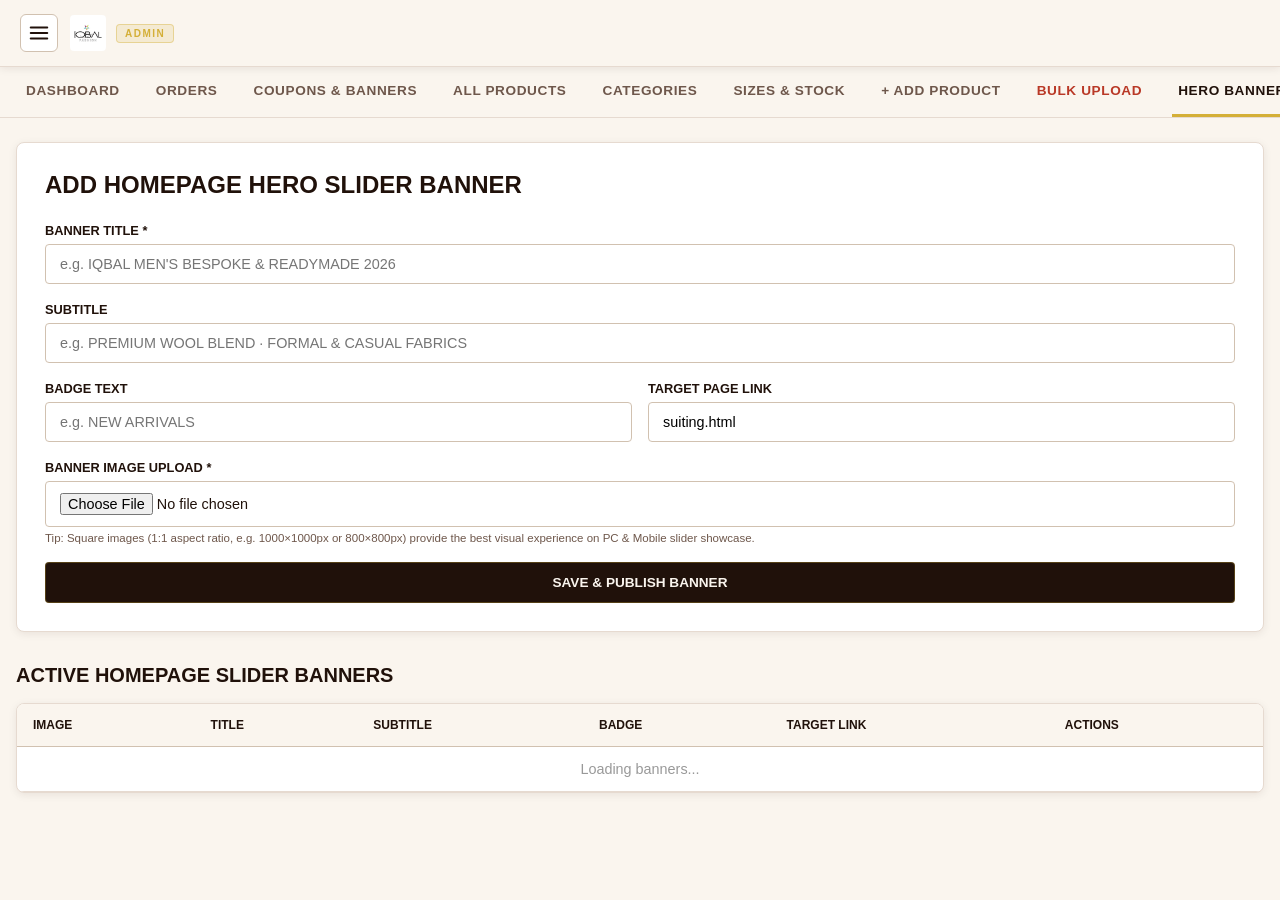
==== add-banner.html @ f51740bb "feat: sync centered Iqbal Fashion logo everywhere, remove legacy classic logo, add migration 06 for " ====
<!DOCTYPE html>
<html lang="en">
<head>
  <meta charset="UTF-8">
  <meta name="viewport" content="width=device-width, initial-scale=1.0">
  <title>Hero Banners & Slider Manager — Iqbal Fashion Admin</title>
  <link rel="manifest" href="manifest.json">
  <link rel="icon" href="images/logo.png?v=3" type="image/jpeg">
  <link rel="stylesheet" href="styles.css">
  <script src="https://cdn.jsdelivr.net/npm/@supabase/supabase-js@2"></script>
  <script src="config.js"></script>
  <script src="admin.js"></script>
</head>
<body>
  <!-- HEADER -->
  <header class="admin-header">
    <div class="header-left">
      <button class="menu-trigger-btn" onclick="openDrawer()"><svg viewBox="0 0 24 24" fill="none" stroke="currentColor" stroke-width="2"><line x1="3" y1="12" x2="21" y2="12"/><line x1="3" y1="6" x2="21" y2="6"/><line x1="3" y1="18" x2="21" y2="18"/></svg></button>
      <div class="brand-logo"><img src="images/logo.png?v=3" alt="Iqbal Fashion" style="height:36px;width:auto;object-fit:contain;"><span class="admin-pill" style="background:rgba(212,175,55,0.15);color:#D4AF37;border:1px solid rgba(212,175,55,0.4);font-size:10px;font-weight:800;letter-spacing:1.5px;padding:3px 8px;border-radius:4px;text-transform:uppercase;">ADMIN</span></div>
    </div>
  </header>

  <!-- DESKTOP NAV TABS -->
  <nav class="admin-nav-tabs">
    <a href="index.html" class="admin-nav-tab">Dashboard</a>
    <a href="orders.html" class="admin-nav-tab">Orders</a>
    <a href="coupons.html" class="admin-nav-tab">Coupons &amp; Banners</a>
    <a href="all-products.html" class="admin-nav-tab">All Products</a>
    <a href="categories.html" class="admin-nav-tab">Categories</a>
    <a href="sizes.html" class="admin-nav-tab">Sizes &amp; Stock</a>
    <a href="add-product.html" class="admin-nav-tab">+ Add Product</a>
    <a href="bulk-upload.html" class="admin-nav-tab bulk-highlight">Bulk Upload</a>
    <a href="add-banner.html" class="admin-nav-tab active">Hero Banners</a>
    <a href="users.html" class="admin-nav-tab">Users</a>
  </nav>

  <main class="admin-container" style="display: grid; grid-template-columns: 1fr; gap: 32px;">
    <!-- CREATE BANNER FORM -->
    <div style="background: #ffffff; padding: 28px; border-radius: var(--radius-md); border: 1px solid var(--border-light); box-shadow: var(--shadow-sm);">
      <h2 style="font-family: var(--font-heading); font-size: 1.5rem; font-weight: 800; margin-bottom: 24px;">ADD HOMEPAGE HERO SLIDER BANNER</h2>
      <form id="addBannerForm">
        <div class="form-group">
          <label>Banner Title *</label>
          <input type="text" id="banTitle" class="form-control" required placeholder="e.g. IQBAL MEN'S BESPOKE & READYMADE 2026">
        </div>
        <div class="form-group">
          <label>Subtitle</label>
          <input type="text" id="banSub" class="form-control" placeholder="e.g. PREMIUM WOOL BLEND · FORMAL & CASUAL FABRICS">
        </div>
        <div style="display: grid; grid-template-columns: 1fr 1fr; gap: 16px;">
          <div class="form-group">
            <label>Badge Text</label>
            <input type="text" id="banBadge" class="form-control" placeholder="e.g. NEW ARRIVALS">
          </div>
          <div class="form-group">
            <label>Target Page Link</label>
            <input type="text" id="banLink" class="form-control" value="suiting.html">
          </div>
        </div>
        <div class="form-group">
          <label>Banner Image Upload *</label>
          <input type="file" id="banImgFile" class="form-control" accept="image/*" required>
          <small style="display: block; margin-top: 5px; color: var(--text-muted); font-size: 11.5px; font-weight: 500;">Tip: Square images (1:1 aspect ratio, e.g. 1000×1000px or 800×800px) provide the best visual experience on PC &amp; Mobile slider showcase.</small>
        </div>
        <button type="submit" id="saveBannerBtn" class="btn-admin" style="width: 100%; padding: 12px;">SAVE & PUBLISH BANNER</button>
      </form>
    </div>

    <!-- EXISTING BANNERS TABLE -->
    <div>
      <h3 style="font-family: var(--font-heading); font-size: 1.25rem; font-weight: 800; margin-bottom: 16px;">ACTIVE HOMEPAGE SLIDER BANNERS</h3>
      <div class="admin-table-wrapper">
        <table class="admin-table">
          <thead>
            <tr>
              <th>Image</th>
              <th>Title</th>
              <th>Subtitle</th>
              <th>Badge</th>
              <th>Target Link</th>
              <th>Actions</th>
            </tr>
          </thead>
          <tbody id="bannersBody">
            <tr><td colspan="6" style="text-align: center; color: #999;">Loading banners...</td></tr>
          </tbody>
        </table>
      </div>
    </div>
  </main>

  <!-- FIXED MOBILE BOTTOM TASKBAR -->
  <nav class="admin-mobile-taskbar">
    <a href="index.html" class="admin-taskbar-tab">
      <svg viewBox="0 0 24 24" width="18" height="18" fill="none" stroke="currentColor" stroke-width="2"><path d="M3 9l9-7 9 7v11a2 2 0 0 1-2 2H5a2 2 0 0 1-2-2z"/><polyline points="9 22 9 12 15 12 15 22"/></svg>
      <span>Dashboard</span>
    </a>
    <a href="orders.html" class="admin-taskbar-tab">
      <svg viewBox="0 0 24 24" width="18" height="18" fill="none" stroke="currentColor" stroke-width="2"><path d="M14 2H6a2 2 0 0 0-2 2v16a2 2 0 0 0 2 2h12a2 2 0 0 0 2-2V8z"/><polyline points="14 2 14 8 20 8"/></svg>
      <span>Orders</span>
    </a>
    <a href="all-products.html" class="admin-taskbar-tab">
      <svg viewBox="0 0 24 24" width="18" height="18" fill="none" stroke="currentColor" stroke-width="2"><rect x="3" y="3" width="7" height="7"/><rect x="14" y="3" width="7" height="7"/><rect x="14" y="14" width="7" height="7"/><rect x="3" y="14" width="7" height="7"/></svg>
      <span>Products</span>
    </a>
    <a href="categories.html" class="admin-taskbar-tab">
      <svg viewBox="0 0 24 24" width="18" height="18" fill="none" stroke="currentColor" stroke-width="2"><line x1="8" y1="6" x2="21" y2="6"/><line x1="8" y1="12" x2="21" y2="12"/><line x1="8" y1="18" x2="21" y2="18"/><line x1="3" y1="6" x2="3.01" y2="6"/><line x1="3" y1="12" x2="3.01" y2="12"/><line x1="3" y1="18" x2="3.01" y2="18"/></svg>
      <span>Categories</span>
    </a>
    <a href="sizes.html" class="admin-taskbar-tab">
      <svg viewBox="0 0 24 24" width="18" height="18" fill="none" stroke="currentColor" stroke-width="2"><rect x="2" y="7" width="20" height="14" rx="2"/><path d="M16 21V5a2 2 0 0 0-2-2h-4a2 2 0 0 0-2 2v16"/></svg>
      <span>Sizes</span>
    </a>
    <button class="admin-taskbar-tab" onclick="openDrawer()">
      <svg viewBox="0 0 24 24" width="18" height="18" fill="none" stroke="currentColor" stroke-width="2"><circle cx="12" cy="12" r="3"/><path d="M19.4 15a1.65 1.65 0 0 0 .33 1.82l.06.06a2 2 0 0 1 0 2.83 2 2 0 0 1-2.83 0l-.06-.06a1.65 1.65 0 0 0-1.82-.33 1.65 1.65 0 0 0-1 1.51V21a2 2 0 0 1-2 2 2 2 0 0 1-2-2v-.09A1.65 1.65 0 0 0 9 19.4a1.65 1.65 0 0 0-1.82.33l-.06.06a2 2 0 0 1-2.83 0 2 2 0 0 1 0-2.83l.06-.06a1.65 1.65 0 0 0 .33-1.82 1.65 1.65 0 0 0-1.51-1H3a2 2 0 0 1-2-2 2 2 0 0 1 2-2h.09A1.65 1.65 0 0 0 4.6 9a1.65 1.65 0 0 0-.33-1.82l-.06-.06a2 2 0 0 1 0-2.83 2 2 0 0 1 2.83 0l.06.06a1.65 1.65 0 0 0 1.82.33H9a1.65 1.65 0 0 0 1-1.51V3a2 2 0 0 1 2-2 2 2 0 0 1 2 2v.09a1.65 1.65 0 0 0 1 1.51 1.65 1.65 0 0 0 1.82-.33l.06-.06a2 2 0 0 1 2.83 0 2 2 0 0 1 0 2.83l-.06.06a1.65 1.65 0 0 0-.33 1.82V9a1.65 1.65 0 0 0 1.51 1H21a2 2 0 0 1 2 2 2 2 0 0 1-2 2h-.09a1.65 1.65 0 0 0-1.51 1z"/></svg>
      <span>Menu</span>
    </button>
  </nav>

  <!-- SECTION-WISE ADMIN NAVIGATION DRAWER -->
  <div class="drawer-overlay" id="adminDrawer" onclick="closeDrawer(event)">
    <div class="drawer-left" onclick="event.stopPropagation()">
      <div class="drawer-header">
        <div style="display: flex; align-items: center; gap: 8px;">
          <img src="images/logo.png?v=3" alt="Logo" style="height: 28px; width: auto; border-radius: 4px;" />
          <span class="drawer-title">ADMIN MENU</span>
        </div>
        <button class="drawer-close-btn" onclick="closeDrawer()">×</button>
      </div>
      
      <div class="drawer-scroll-body">
        
        <!-- SECTION 1: OVERVIEW & SALES -->
        <div class="drawer-menu-section">
          <div class="drawer-section-heading">OVERVIEW &amp; SALES</div>
          <a href="index.html" class="drawer-nav-item">
            <svg viewBox="0 0 24 24" class="drawer-icon"><rect x="3" y="3" width="7" height="7"/><rect x="14" y="3" width="7" height="7"/><rect x="14" y="14" width="7" height="7"/><rect x="3" y="14" width="7" height="7"/></svg>
            <span>Analytics Dashboard</span>
          </a>
          <a href="orders.html" class="drawer-nav-item">
            <svg viewBox="0 0 24 24" class="drawer-icon"><path d="M14 2H6a2 2 0 0 0-2 2v16a2 2 0 0 0 2 2h12a2 2 0 0 0 2-2V8z"/><polyline points="14 2 14 8 20 8"/><line x1="16" y1="13" x2="8" y2="13"/><line x1="16" y1="17" x2="8" y2="17"/></svg>
            <span>Customer Orders &amp; Slip</span>
          </a>
        </div>

        <!-- SECTION 2: MARKETING & PROMOTIONS -->
        <div class="drawer-menu-section">
          <div class="drawer-section-heading">MARKETING &amp; PROMOTIONS</div>
          <a href="coupons.html" class="drawer-nav-item highlight-item">
            <svg viewBox="0 0 24 24" class="drawer-icon"><path d="M20.59 13.41l-7.17 7.17a2 2 0 0 1-2.83 0L2 12V2h10l8.59 8.59a2 2 0 0 1 0 2.82z"/><line x1="7" y1="7" x2="7.01" y2="7"/></svg>
            <span>Discount Coupons</span>
          </a>
          <a href="coupons.html" class="drawer-nav-item">
            <svg viewBox="0 0 24 24" class="drawer-icon"><polygon points="12 2 15.09 8.26 22 9.27 17 14.14 18.18 21.02 12 17.77 5.82 21.02 7 14.14 2 9.27 8.91 8.26 12 2"/></svg>
            <span>Homepage Event Banners</span>
          </a>
          <a href="add-banner.html" class="drawer-nav-item active">
            <svg viewBox="0 0 24 24" class="drawer-icon"><rect x="2" y="3" width="20" height="14" rx="2" ry="2"/><line x1="8" y1="21" x2="16" y2="21"/><line x1="12" y1="17" x2="12" y2="21"/></svg>
            <span>Hero Slider Banners</span>
          </a>
        </div>

        <!-- SECTION 3: CATALOG & INVENTORY -->
        <div class="drawer-menu-section">
          <div class="drawer-section-heading">CATALOG &amp; INVENTORY</div>
          <a href="all-products.html" class="drawer-nav-item">
            <svg viewBox="0 0 24 24" class="drawer-icon"><path d="M6 2L3 6v14a2 2 0 0 0 2 2h14a2 2 0 0 0 2-2V6l-3-4z"/><line x1="3" y1="6" x2="21" y2="6"/><path d="M16 10a4 4 0 0 1-8 0"/></svg>
            <span>All Products Catalog</span>
          </a>
          <a href="add-product.html" class="drawer-nav-item">
            <svg viewBox="0 0 24 24" class="drawer-icon"><circle cx="12" cy="12" r="10"/><line x1="12" y1="8" x2="12" y2="16"/><line x1="8" y1="12" x2="16" y2="12"/></svg>
            <span>+ Add New Product</span>
          </a>
          <a href="bulk-upload.html" class="drawer-nav-item">
            <svg viewBox="0 0 24 24" class="drawer-icon"><polygon points="13 2 3 14 12 14 11 22 21 10 12 10 13 2"/></svg>
            <span>Bulk Product Upload</span>
          </a>
          <a href="categories.html" class="drawer-nav-item">
            <svg viewBox="0 0 24 24" class="drawer-icon"><line x1="8" y1="6" x2="21" y2="6"/><line x1="8" y1="12" x2="21" y2="12"/><line x1="8" y1="18" x2="21" y2="18"/><line x1="3" y1="6" x2="3.01" y2="6"/><line x1="3" y1="12" x2="3.01" y2="12"/><line x1="3" y1="18" x2="3.01" y2="18"/></svg>
            <span>Manage Categories</span>
          </a>
          <a href="sizes.html" class="drawer-nav-item">
            <svg viewBox="0 0 24 24" class="drawer-icon"><rect x="2" y="7" width="20" height="14" rx="2"/><path d="M16 21V5a2 2 0 0 0-2-2h-4a2 2 0 0 0-2 2v16"/></svg>
            <span>Sizes &amp; Stock Matrix</span>
          </a>
        </div>

        <!-- SECTION 4: USERS & NOTIFICATIONS -->
        <div class="drawer-menu-section">
          <div class="drawer-section-heading">USERS &amp; SYSTEM</div>
          <a href="users.html" class="drawer-nav-item">
            <svg viewBox="0 0 24 24" class="drawer-icon"><path d="M17 21v-2a4 4 0 0 0-4-4H5a4 4 0 0 0-4 4v2"/><circle cx="9" cy="7" r="4"/><path d="M23 21v-2a4 4 0 0 0-3-3.87"/><path d="M16 3.13a4 4 0 0 1 0 7.75"/></svg>
            <span>Registered Customers</span>
          </a>
          <button class="drawer-nav-item btn-push-drawer" onclick="requestAdminNotificationPermission()">
            <svg viewBox="0 0 24 24" class="drawer-icon"><path d="M18 8A6 6 0 0 0 6 8c0 7-3 9-3 9h18s-3-2-3-9"/><path d="M13.73 21a2 2 0 0 1-3.46 0"/></svg>
            <span>Enable Push Notifications</span>
          </button>
        </div>

      </div>
    </div>
  </div>

  <!-- EDIT BANNER MODAL -->
  <div class="admin-modal-overlay" id="editBannerModal" onclick="closeEditBannerModal(event)">
    <div class="admin-modal-card" style="max-width: 600px;" onclick="event.stopPropagation()">
      <div class="admin-modal-header">
        <h3 class="admin-modal-title">EDIT HERO SLIDER BANNER</h3>
        <button type="button" class="modal-close-btn" onclick="closeEditBannerModal()">×</button>
      </div>

      <form id="editBannerForm">
        <input type="hidden" id="editBanId">

        <div class="form-group">
          <label>Banner Title *</label>
          <input type="text" id="editBanTitle" class="form-control" required placeholder="e.g. IQBAL MEN'S BESPOKE & READYMADE 2026">
        </div>

        <div class="form-group">
          <label>Subtitle</label>
          <input type="text" id="editBanSub" class="form-control" placeholder="e.g. PREMIUM WOOL BLEND · FORMAL & CASUAL FABRICS">
        </div>

        <div style="display: grid; grid-template-columns: 1fr 1fr; gap: 16px;">
          <div class="form-group">
            <label>Badge Text</label>
            <input type="text" id="editBanBadge" class="form-control" placeholder="e.g. NEW ARRIVALS">
          </div>
          <div class="form-group">
            <label>Target Page Link</label>
            <input type="text" id="editBanLink" class="form-control" placeholder="e.g. suiting.html">
          </div>
        </div>

        <div class="form-group">
          <label>Current Banner Image</label>
          <div id="editBanImgPreviewBox" style="margin-bottom: 10px; border: 1px solid var(--border-medium); border-radius: 4px; overflow: hidden; background: #FAF5EE;">
            <img id="editBanImgPreview" src="" alt="Banner Preview" style="width: 100%; height: 160px; object-fit: cover; display: block;">
          </div>
          <label>Replace Image (Choose file to upload new image)</label>
          <input type="file" id="editBanImgFile" class="form-control" accept="image/*" onchange="handleEditBannerPreview(this)">
          <small style="display: block; margin-top: 5px; color: var(--text-muted); font-size: 11.5px; font-weight: 500;">Tip: Square images (1:1 aspect ratio, e.g. 1000×1000px or 800×800px) recommended.</small>
          <input type="text" id="editBanImgUrl" class="form-control" style="margin-top: 8px;" placeholder="Or paste image URL directly">
        </div>

        <div style="display: grid; grid-template-columns: 1fr 1fr; gap: 16px; margin-bottom: 20px;">
          <div class="form-group" style="margin-bottom: 0;">
            <label>Display Priority / Order</label>
            <input type="number" id="editBanOrder" class="form-control" value="0">
          </div>
          <div class="form-group" style="margin-bottom: 0; display: flex; flex-direction: column; justify-content: center;">
            <label style="margin-bottom: 6px;">Visibility</label>
            <label style="display: flex; align-items: center; gap: 8px; cursor: pointer; font-weight: 700;">
              <input type="checkbox" id="editBanActive" checked style="width: 18px; height: 18px;">
              <span>Active on Website</span>
            </label>
          </div>
        </div>

        <div style="display: flex; gap: 12px;">
          <button type="button" class="btn-admin" style="flex: 1; background: #666;" onclick="closeEditBannerModal()">CANCEL</button>
          <button type="submit" id="updateBannerBtn" class="btn-admin btn-admin-success" style="flex: 2; padding: 12px;">SAVE CHANGES</button>
        </div>
      </form>
    </div>
  </div>

  <script>
    let currentBanners = [];

    async function loadBanners() {
      const tbody = document.getElementById('bannersBody');
      const client = window.urSbClient || window.adminSupabase || (window.supabase ? window.supabase.createClient(window.UR_CONFIG.SUPABASE_URL, window.UR_CONFIG.SUPABASE_ANON_KEY) : null);
      if (!client) return;

      try {
        const { data: banners, error } = await client
          .from('banners')
          .select('*')
          .order('display_order', { ascending: true });

        if (error) {
          tbody.innerHTML = `<tr><td colspan="6" style="text-align: center; color: var(--accent-red); padding: 30px;">Error loading banners: ${error.message}</td></tr>`;
          return;
        }

        currentBanners = banners || [];

        if (currentBanners.length === 0) {
          tbody.innerHTML = '<tr><td colspan="6" style="text-align: center; color: #999; padding: 30px;">No hero banners found. Use the form above to add your first banner.</td></tr>';
          return;
        }

        tbody.innerHTML = currentBanners.map(b => `
          <tr>
            <td><img src="${b.image_url || 'images/logo.png?v=3'}" style="width: 90px; height: 50px; object-fit: cover; border-radius: 4px; border: 1px solid #ddd;"></td>
            <td><strong>${b.title}</strong></td>
            <td><small>${b.subtitle || '-'}</small></td>
            <td><span class="status-badge badge-placed">${b.badge_text || 'BANNER'}</span></td>
            <td><small>${b.link_url || '#'}</small></td>
            <td style="white-space: nowrap;">
              <button onclick="openEditBannerModal('${b.id}')" class="btn-admin" style="background: var(--dark-brown); color: #FAF5EE; padding: 6px 14px; border-radius: 4px; font-weight: 700; cursor: pointer; font-size: 0.75rem; margin-right: 6px;">EDIT</button>
              <button onclick="deleteBanner('${b.id}')" class="btn-admin btn-admin-danger" style="padding: 6px 12px; border-radius: 4px; font-weight: 700; cursor: pointer; font-size: 0.75rem;">DELETE</button>
            </td>
          </tr>
        `).join('');
      } catch(e) { console.error(e); }
    }

    function openEditBannerModal(id) {
      const b = currentBanners.find(item => item.id === id);
      if (!b) return;
      document.getElementById('editBanId').value = b.id;
      document.getElementById('editBanTitle').value = b.title || '';
      document.getElementById('editBanSub').value = b.subtitle || '';
      document.getElementById('editBanBadge').value = b.badge_text || '';
      document.getElementById('editBanLink').value = b.link_url || '';
      document.getElementById('editBanOrder').value = b.display_order || 0;
      document.getElementById('editBanActive').checked = b.is_active !== false;
      document.getElementById('editBanImgPreview').src = b.image_url || 'images/logo.png?v=3';
      document.getElementById('editBanImgUrl').value = b.image_url || '';
      document.getElementById('editBanImgFile').value = '';
      
      const modal = document.getElementById('editBannerModal');
      modal.classList.add('active');
      modal.style.display = 'flex';
    }

    function closeEditBannerModal(e) {
      if (e && e.target !== e.currentTarget && !e.target.classList.contains('modal-close-btn')) return;
      const modal = document.getElementById('editBannerModal');
      modal.classList.remove('active');
      modal.style.display = 'none';
    }

    function handleEditBannerPreview(input) {
      if (input.files && input.files[0]) {
        const reader = new FileReader();
        reader.onload = function(e) {
          const preview = document.getElementById('editBanImgPreview');
          if (preview) preview.src = e.target.result;
        };
        reader.readAsDataURL(input.files[0]);
      }
    }

    document.getElementById('editBannerForm').addEventListener('submit', async function(e) {
      e.preventDefault();
      const updateBtn = document.getElementById('updateBannerBtn');
      updateBtn.disabled = true;
      updateBtn.textContent = 'SAVING CHANGES...';

      try {
        const id = document.getElementById('editBanId').value;
        const title = document.getElementById('editBanTitle').value.trim();
        const subtitle = document.getElementById('editBanSub').value.trim();
        const badge_text = document.getElementById('editBanBadge').value.trim();
        const link_url = document.getElementById('editBanLink').value.trim() || '#';
        const display_order = parseInt(document.getElementById('editBanOrder').value) || 0;
        const is_active = document.getElementById('editBanActive').checked;
        
        // Retain current image URL as fallback
        const originalBanner = currentBanners.find(b => b.id === id);
        let imageUrl = document.getElementById('editBanImgUrl').value.trim() || (originalBanner ? originalBanner.image_url : '') || 'images/logo.png?v=3';

        const imgInput = document.getElementById('editBanImgFile');
        if (imgInput.files && imgInput.files.length > 0) {
          updateBtn.textContent = 'UPLOADING NEW IMAGE...';
          const uploadedUrl = await window.uploadFileToStorage(imgInput.files[0], 'banner-images', 'banners');
          if (uploadedUrl) {
            imageUrl = uploadedUrl;
          } else {
            throw new Error('Image upload failed. Please verify storage permissions or upload a different image file.');
          }
        }

        updateBtn.textContent = 'SAVING TO DATABASE...';
        const client = window.urSbClient || window.adminSupabase || (window.supabase ? window.supabase.createClient(window.UR_CONFIG.SUPABASE_URL, window.UR_CONFIG.SUPABASE_ANON_KEY) : null);
        if (!client) throw new Error('Database client not connected.');

        const { error } = await client.from('banners').update({
          title,
          subtitle,
          badge_text,
          link_url,
          image_url: imageUrl,
          display_order,
          is_active
        }).eq('id', id);

        if (error) {
          window.adminToast('Error updating banner: ' + error.message, true);
        } else {
          window.adminToast('Hero banner updated successfully!');
          closeEditBannerModal();
          await loadBanners();
        }
      } catch(err) {
        console.error(err);
        window.adminToast('Error: ' + err.message, true);
      } finally {
        updateBtn.disabled = false;
        updateBtn.textContent = 'SAVE CHANGES';
      }
    });

    document.getElementById('addBannerForm').addEventListener('submit', async function(e) {
      e.preventDefault();
      const saveBtn = document.getElementById('saveBannerBtn');

      try {
        const title = document.getElementById('banTitle').value.trim();
        const subtitle = document.getElementById('banSub').value.trim();
        const badge_text = document.getElementById('banBadge').value.trim();
        const link_url = document.getElementById('banLink').value.trim() || 'shop.html';

        const imgInput = document.getElementById('banImgFile');
        if (!imgInput.files || imgInput.files.length === 0) {
          window.adminToast('Please select a banner image file to upload.', true);
          return;
        }

        saveBtn.disabled = true;
        saveBtn.textContent = 'UPLOADING IMAGE...';

        const uploadedUrl = await window.uploadFileToStorage(imgInput.files[0], 'banner-images', 'banners');
        if (!uploadedUrl) {
          throw new Error('Image upload failed. Please check storage bucket & permissions.');
        }

        saveBtn.textContent = 'SAVING BANNER...';

        // Use safe sequential order (prevents 32-bit INT overflow from Date.now())
        const nextOrder = (currentBanners && currentBanners.length > 0)
          ? Math.max(0, ...currentBanners.map(b => parseInt(b.display_order) || 0)) + 1
          : 1;

        const client = window.urSbClient || window.adminSupabase || (window.supabase ? window.supabase.createClient(window.UR_CONFIG.SUPABASE_URL, window.UR_CONFIG.SUPABASE_ANON_KEY) : null);
        if (!client) throw new Error('Database client not connected.');

        const { error } = await client.from('banners').insert([{
          title,
          subtitle,
          badge_text,
          link_url,
          image_url: uploadedUrl,
          display_order: nextOrder,
          is_active: true
        }]);

        if (error) {
          window.adminToast('Error adding banner: ' + error.message, true);
        } else {
          window.adminToast('Hero banner published successfully!');
          document.getElementById('addBannerForm').reset();
          await loadBanners();
        }
      } catch(err) {
        console.error(err);
        window.adminToast('Error: ' + err.message, true);
      } finally {
        saveBtn.disabled = false;
        saveBtn.textContent = 'SAVE & PUBLISH BANNER';
      }
    });

    async function deleteBanner(id) {
      if (!confirm('Are you sure you want to delete this banner?')) return;
      const client = window.urSbClient || window.adminSupabase || (window.supabase ? window.supabase.createClient(window.UR_CONFIG.SUPABASE_URL, window.UR_CONFIG.SUPABASE_ANON_KEY) : null);
      if (!client) {
        window.adminToast('Database client not connected.', true);
        return;
      }
      try {
        const { error } = await client.from('banners').delete().eq('id', id);
        if (error) {
          window.adminToast('Error deleting banner: ' + error.message, true);
        } else {
          window.adminToast('Banner deleted successfully.');
          await loadBanners();
        }
      } catch(err) {
        window.adminToast('Error: ' + err.message, true);
      }
    }

    document.addEventListener('DOMContentLoaded', function() {
      loadBanners();
      document.addEventListener('adminSupabaseReady', loadBanners);
    });
  </script>
</body>
</html>
---- styles.css ----
/* IQBAL FASHION ADMIN DASHBOARD SYSTEM STYLES */

:root {
  --bg-dark: #1D0F09;
  --bg-card: #25140D;
  --bg-light: #FAF5EE;
  --text-primary: #20110A;
  --text-muted: #6E574B;
  --border-light: #E6DAD0;
  --border-medium: #D1C1B0;
  --border-dark: #4A2E20;
  --accent-red: #B93826;
  --accent-green: #2b9348;
  --accent-blue: #0077b6;
  --accent-gold: #D4AF37;
  --dark-brown: #20110A;
  --font-heading: -apple-system, BlinkMacSystemFont, "Segoe UI", Roboto, Helvetica, Arial, sans-serif;
  --shadow-sm: 0 2px 8px rgba(32, 17, 10, 0.08);
  --shadow-md: 0 4px 18px rgba(32, 17, 10, 0.12);
  --radius-sm: 4px;
  --radius-md: 8px;
}

* {
  box-sizing: border-box;
  margin: 0;
  padding: 0;
  -webkit-tap-highlight-color: transparent;
}

body {
  font-family: var(--font-heading);
  background-color: var(--bg-light);
  color: var(--text-primary);
  padding-bottom: 70px;
}

a {
  color: inherit;
  text-decoration: none;
}

/* HEADER */
.admin-header {
  background: #FAF5EE;
  color: var(--dark-brown);
  padding: 14px 20px;
  position: sticky;
  top: 0;
  z-index: 1000;
  box-shadow: var(--shadow-sm);
  border-bottom: 1.5px solid var(--border-light);
}
.header-left {
  display: flex;
  align-items: center;
  gap: 12px;
}
.brand-logo {
  display: flex;
  align-items: center;
  gap: 10px;
}
.brand-logo img {
  height: 32px;
  width: auto;
  border-radius: var(--radius-sm);
}
.brand-name {
  font-size: 1.1rem;
  font-weight: 900;
  letter-spacing: 1px;
  color: var(--dark-brown);
}

.menu-trigger-btn {
  background: #FFFFFF;
  border: 1px solid var(--border-medium);
  border-radius: 6px;
  color: var(--dark-brown);
  cursor: pointer;
  display: flex !important;
  align-items: center;
  justify-content: center;
  width: 38px;
  height: 38px;
  min-width: 38px;
  min-height: 38px;
  padding: 6px;
  transition: all 0.2s ease;
}
.menu-trigger-btn:hover {
  background: var(--bg-light);
  border-color: var(--dark-brown);
}
.menu-trigger-btn svg {
  width: 22px;
  height: 22px;
  stroke: var(--dark-brown);
  stroke-width: 2.2;
  stroke-linecap: round;
  stroke-linejoin: round;
  fill: none;
}

/* SECTION-WISE ADMIN DRAWER */
.drawer-overlay {
  position: fixed;
  inset: 0;
  background: rgba(0, 0, 0, 0.65);
  backdrop-filter: blur(4px);
  z-index: 99999;
  opacity: 0;
  visibility: hidden;
  transition: all 0.25s cubic-bezier(0.16, 1, 0.3, 1);
}
.drawer-overlay.active, .drawer-overlay.open {
  opacity: 1;
  visibility: visible;
}
.drawer-left {
  position: absolute;
  top: 0;
  left: 0;
  bottom: 0;
  width: 320px;
  max-width: 85vw;
  background: #FAF5EE;
  color: #20110A;
  display: flex;
  flex-direction: column;
  box-shadow: 6px 0 36px rgba(18, 9, 5, 0.2);
  transform: translateX(-100%);
  transition: transform 0.25s cubic-bezier(0.16, 1, 0.3, 1);
}
.drawer-overlay.active .drawer-left, .drawer-overlay.open .drawer-left {
  transform: translateX(0);
}
.drawer-header {
  display: flex;
  align-items: center;
  justify-content: space-between;
  padding: 16px 18px;
  border-bottom: 1.5px solid var(--border-light);
  background: #FAF5EE;
}
.drawer-title {
  font-size: 0.95rem;
  font-weight: 800;
  letter-spacing: 1.5px;
  color: var(--dark-brown);
}
.drawer-close-btn {
  background: #FFFFFF;
  border: 1px solid var(--border-medium);
  color: var(--dark-brown);
  font-size: 1rem;
  font-weight: 800;
  cursor: pointer;
  padding: 4px 10px;
  border-radius: 6px;
  transition: all 0.15s ease;
}
.drawer-close-btn:hover {
  color: #FFFFFF;
  background: var(--dark-brown);
  border-color: var(--dark-brown);
}
.drawer-scroll-body {
  flex: 1;
  overflow-y: auto;
  padding: 16px 14px;
  display: flex;
  flex-direction: column;
  gap: 18px;
  background: #FAF5EE;
}
.drawer-menu-section {
  display: flex;
  flex-direction: column;
  gap: 6px;
}
.drawer-section-heading {
  font-size: 0.74rem;
  font-weight: 900;
  letter-spacing: 1.3px;
  text-transform: uppercase;
  color: var(--dark-brown) !important;
  padding: 0 8px 6px;
  border-bottom: 1.5px solid var(--border-light);
  margin-bottom: 4px;
}
.drawer-nav-item {
  display: flex;
  align-items: center;
  gap: 12px;
  padding: 10px 12px;
  border-radius: 6px;
  color: var(--dark-brown) !important;
  font-size: 0.88rem;
  font-weight: 800;
  text-decoration: none;
  background: #FFFFFF;
  border: 1px solid var(--border-light);
  width: 100%;
  text-align: left;
  cursor: pointer;
  transition: all 0.15s ease;
}
.drawer-nav-item:hover {
  background: #20110A;
  color: var(--accent-gold) !important;
  border-color: #20110A;
  transform: translateX(3px);
}
.drawer-nav-item:hover .drawer-icon {
  stroke: var(--accent-gold) !important;
  color: var(--accent-gold) !important;
}
.drawer-nav-item.active {
  background: #20110A !important;
  color: var(--accent-gold) !important;
  border-color: var(--accent-gold) !important;
}
.drawer-nav-item.active .drawer-icon {
  stroke: var(--accent-gold) !important;
  color: var(--accent-gold) !important;
}
.drawer-nav-item.highlight-item {
  background: #F5EFEB;
  color: var(--dark-brown) !important;
  border-color: rgba(212, 175, 55, 0.4);
}
.drawer-nav-item.highlight-item .drawer-icon {
  stroke: var(--dark-brown) !important;
  color: var(--dark-brown) !important;
}
.drawer-nav-item.highlight-item:hover {
  background: var(--dark-brown);
  color: var(--accent-gold) !important;
  border-color: var(--dark-brown);
}
.drawer-nav-item.highlight-item:hover .drawer-icon {
  stroke: var(--accent-gold) !important;
  color: var(--accent-gold) !important;
}
.drawer-icon {
  width: 20px;
  height: 20px;
  stroke: var(--dark-brown) !important;
  color: var(--dark-brown) !important;
  stroke-width: 2.3;
  fill: none;
  flex-shrink: 0;
  transition: stroke 0.15s ease;
}
.btn-push-drawer {
  background: var(--dark-brown);
  color: var(--accent-gold) !important;
  border-color: rgba(212, 175, 55, 0.4);
  margin-top: 6px;
}
.btn-push-drawer .drawer-icon {
  stroke: var(--accent-gold) !important;
  color: var(--accent-gold) !important;
}
.btn-push-drawer:hover {
  background: #0284c7;
  border-color: #0284c7;
  color: #ffffff !important;
}

/* DESKTOP NAV TABS */
.admin-nav-tabs {
  background: #FAF5EE;
  border-bottom: 1.5px solid var(--border-light);
  display: none;
  padding: 0 20px;
  gap: 24px;
  overflow-x: auto;
}
@media (min-width: 768px) {
  .admin-nav-tabs {
    display: flex;
  }
}

.admin-nav-tab {
  padding: 16px 6px;
  font-weight: 800;
  font-size: 0.85rem;
  letter-spacing: 0.6px;
  text-transform: uppercase;
  color: var(--text-muted);
  border-bottom: 3px solid transparent;
  white-space: nowrap;
  transition: all 0.2s ease;
}
.admin-nav-tab:hover {
  color: var(--dark-brown);
}
.admin-nav-tab.active {
  color: var(--dark-brown);
  border-bottom-color: var(--accent-gold);
}
.admin-nav-tab.bulk-highlight {
  color: var(--accent-red);
}
.admin-nav-tab.bulk-highlight.active {
  border-bottom-color: var(--accent-red);
}

/* ADMIN FIXED MOBILE BOTTOM TASKBAR */
.admin-mobile-taskbar {
  position: fixed;
  bottom: 0;
  left: 0;
  right: 0;
  height: 60px;
  background: #FAF5EE;
  color: var(--text-primary);
  display: flex;
  justify-content: space-around;
  align-items: center;
  z-index: 9999;
  box-shadow: 0 -4px 18px rgba(32, 17, 10, 0.08);
  border-top: 1.5px solid var(--border-light);
}
@media (min-width: 768px) {
  .admin-mobile-taskbar {
    display: none;
  }
}

.admin-taskbar-tab {
  display: flex;
  flex-direction: column;
  align-items: center;
  gap: 3px;
  color: var(--text-muted);
  font-size: 0.65rem;
  font-weight: 700;
  background: none;
  border: none;
  cursor: pointer;
  width: 16.6%;
  text-align: center;
  transition: color 0.15s ease;
}
.admin-taskbar-tab:hover,
.admin-taskbar-tab.active {
  color: var(--dark-brown);
}
.admin-taskbar-tab svg {
  stroke: currentColor;
}

/* MAIN CONTAINER & CARDS */
.admin-container {
  max-width: 1280px;
  margin: 0 auto;
  padding: 24px 16px;
}

.stat-grid {
  display: grid;
  grid-template-columns: repeat(2, 1fr);
  gap: 12px;
  margin-bottom: 24px;
}
@media (min-width: 768px) {
  .stat-grid {
    grid-template-columns: repeat(4, 1fr);
    gap: 20px;
  }
}

.stat-card {
  background: #ffffff;
  padding: 20px;
  border-radius: var(--radius-md);
  border: 1px solid var(--border-light);
  box-shadow: var(--shadow-sm);
}
.stat-label {
  font-size: 0.75rem;
  font-weight: 800;
  color: var(--text-muted);
  text-transform: uppercase;
  margin-bottom: 6px;
}
.stat-val {
  font-size: 1.5rem;
  font-weight: 900;
}

/* VISUAL ANALYTICS GRAPH CARD */
.analytics-card {
  background: #ffffff;
  border: 1px solid var(--border-light);
  border-radius: var(--radius-md);
  padding: 24px;
  margin-bottom: 24px;
  box-shadow: var(--shadow-sm);
}
.chart-container {
  height: 160px;
  display: flex;
  align-items: flex-end;
  justify-content: space-between;
  gap: 8px;
  padding-top: 20px;
}
.chart-bar-col {
  flex: 1;
  display: flex;
  flex-direction: column;
  align-items: center;
  height: 100%;
  justify-content: flex-end;
}
.chart-bar {
  width: 100%;
  max-width: 32px;
  background: var(--dark-brown);
  border-radius: 4px 4px 0 0;
  transition: height 0.6s ease;
  position: relative;
}
.chart-bar:hover {
  background: var(--accent-gold);
}
.chart-bar-label {
  font-size: 0.7rem;
  font-weight: 700;
  color: var(--text-muted);
  margin-top: 8px;
}

/* TABLES */
.admin-table-wrapper {
  background: #ffffff;
  border-radius: var(--radius-md);
  border: 1px solid var(--border-light);
  overflow-x: auto;
  box-shadow: var(--shadow-sm);
}
.admin-table {
  width: 100%;
  border-collapse: collapse;
  text-align: left;
  font-size: 0.9rem;
}
.admin-table th {
  background: #FAF5EE;
  padding: 14px 16px;
  font-size: 0.75rem;
  font-weight: 800;
  text-transform: uppercase;
  border-bottom: 1.5px solid var(--border-medium);
  color: var(--dark-brown);
}
.admin-table td {
  padding: 14px 16px;
  border-bottom: 1px solid var(--border-light);
  vertical-align: middle;
}

.status-badge {
  display: inline-block;
  padding: 4px 10px;
  border-radius: var(--radius-sm);
  font-size: 0.75rem;
  font-weight: 800;
  text-transform: uppercase;
}
.badge-placed { background: #e3f2fd; color: #0d47a1; }
.badge-delivered { background: #e8f5e9; color: #1b5e20; }
.badge-cancelled { background: #ffebee; color: #b71c1c; }

.btn-admin {
  background: var(--dark-brown);
  color: #FAF5EE;
  font-weight: 800;
  font-size: 0.85rem;
  padding: 10px 18px;
  border-radius: var(--radius-sm);
  border: 1px solid rgba(212, 175, 55, 0.3);
  cursor: pointer;
  display: inline-flex;
  align-items: center;
  justify-content: center;
  gap: 8px;
  transition: all 0.2s ease;
}
.btn-admin:hover {
  background: #351E13;
  border-color: var(--accent-gold);
  color: var(--accent-gold);
}
.btn-admin-danger {
  background: var(--accent-red);
  color: #fff;
}
.btn-admin-danger:hover {
  background: #b70020;
}
.btn-admin-success {
  background: var(--accent-green);
  color: #fff;
}
.btn-admin-success:hover {
  background: #207237;
}

.form-group {
  margin-bottom: 18px;
}
.form-group label {
  display: block;
  font-size: 0.8rem;
  font-weight: 800;
  text-transform: uppercase;
  margin-bottom: 6px;
  color: var(--dark-brown);
}
.form-control {
  width: 100%;
  padding: 11px 14px;
  border: 1px solid var(--border-medium);
  border-radius: var(--radius-sm);
  font-family: inherit;
  font-size: 0.9rem;
  background: #fff;
  transition: border-color 0.2s ease;
}
.form-control:focus {
  outline: none;
  border-color: var(--dark-brown);
}

/* DROP ZONE FOR IMAGE UPLOADS */
.drop-zone {
  border: 2px dashed var(--border-medium);
  border-radius: var(--radius-md);
  padding: 24px 16px;
  text-align: center;
  background: #FAF5EE;
  cursor: pointer;
  transition: all 0.2s ease;
  position: relative;
}
.drop-zone:hover, .drop-zone.dragover {
  border-color: var(--dark-brown);
  background: #F3EBDD;
}
.drop-zone-icon {
  width: 40px;
  height: 40px;
  margin-bottom: 8px;
  color: #555;
}

/* MULTI-IMAGE / GALLERY PREVIEW STRIP */
.gallery-preview-container {
  display: grid;
  grid-template-columns: repeat(auto-fill, minmax(110px, 1fr));
  gap: 12px;
  margin-top: 14px;
}
.gallery-thumb-card {
  position: relative;
  border: 1px solid var(--border-light);
  border-radius: var(--radius-sm);
  background: #fff;
  padding: 6px;
  display: flex;
  flex-direction: column;
  align-items: center;
  box-shadow: var(--shadow-sm);
}
.gallery-thumb-card img {
  width: 100%;
  height: 100px;
  object-fit: cover;
  border-radius: 4px;
}
.gallery-order-badge {
  position: absolute;
  top: 10px;
  left: 10px;
  background: rgba(0,0,0,0.75);
  color: #fff;
  font-size: 0.65rem;
  font-weight: 800;
  padding: 2px 6px;
  border-radius: 3px;
}
.gallery-remove-btn {
  position: absolute;
  top: 8px;
  right: 8px;
  background: var(--accent-red);
  color: #fff;
  border: none;
  width: 22px;
  height: 22px;
  border-radius: 50%;
  cursor: pointer;
  display: flex;
  align-items: center;
  justify-content: center;
  font-size: 0.75rem;
  font-weight: 900;
  box-shadow: 0 2px 6px rgba(0,0,0,0.3);
}

/* MAIN IMAGE PREVIEW */
.main-img-preview-box {
  position: relative;
  display: inline-block;
  margin-top: 10px;
  border: 1px solid var(--border-light);
  border-radius: var(--radius-sm);
  padding: 6px;
  background: #fff;
}
.main-img-preview-box img {
  width: 140px;
  height: 160px;
  object-fit: cover;
  border-radius: 4px;
  display: block;
}

/* PROGRESS BAR */
.progress-bar-wrap {
  width: 100%;
  background: #e0e0e0;
  border-radius: 20px;
  height: 12px;
  overflow: hidden;
  margin: 12px 0;
}
.progress-bar-fill {
  background: linear-gradient(90deg, var(--dark-brown), var(--accent-gold));
  height: 100%;
  width: 0%;
  transition: width 0.3s ease;
}

/* DRAWER */
.drawer-overlay {
  position: fixed;
  inset: 0;
  background: rgba(0,0,0,0.6);
  backdrop-filter: blur(4px);
  z-index: 10000;
  opacity: 0;
  visibility: hidden;
  transition: all 0.3s ease;
}
.drawer-overlay.active {
  opacity: 1;
  visibility: visible;
}
.drawer-left {
  position: fixed;
  top: 0;
  bottom: 0;
  left: 0;
  width: 80%;
  max-width: 300px;
  background: #ffffff;
  z-index: 10001;
  padding: 20px;
  transform: translateX(-100%);
  transition: transform 0.3s ease;
  overflow-y: auto;
}
.drawer-overlay.active .drawer-left {
  transform: translateX(0);
}
.drawer-header {
  display: flex;
  justify-content: space-between;
  align-items: center;
  margin-bottom: 24px;
  border-bottom: 1px solid var(--border-light);
  padding-bottom: 12px;
}
.drawer-title {
  font-weight: 900;
  font-size: 1.1rem;
}

/* ==========================================================================
   INTERACTIVE SIZE MANAGEMENT & STOCK BOX SELECTOR
   ========================================================================== */
.size-mode-tabs {
  display: flex;
  gap: 8px;
  margin-bottom: 14px;
  background: #f1f3f5;
  padding: 4px;
  border-radius: var(--radius-sm);
  width: fit-content;
}
.size-mode-btn {
  padding: 6px 14px;
  font-size: 0.75rem;
  font-weight: 800;
  text-transform: uppercase;
  border: none;
  background: none;
  color: var(--text-muted);
  cursor: pointer;
  border-radius: 3px;
  transition: all 0.2s ease;
}
.size-mode-btn.active {
  background: #ffffff;
  color: var(--text-primary);
  box-shadow: 0 1px 4px rgba(0,0,0,0.1);
}

.size-box-grid {
  display: flex;
  flex-wrap: wrap;
  gap: 10px;
  margin-bottom: 14px;
}

.size-chip-box {
  position: relative;
  min-width: 52px;
  height: 44px;
  padding: 0 12px;
  display: inline-flex;
  align-items: center;
  justify-content: center;
  border: 2px solid var(--border-medium);
  border-radius: var(--radius-sm);
  background: #ffffff;
  font-size: 0.88rem;
  font-weight: 800;
  cursor: pointer;
  user-select: none;
  transition: all 0.2s cubic-bezier(0.4, 0, 0.2, 1);
  overflow: hidden;
}

/* In-Stock State */
.size-chip-box.in-stock {
  border-color: #111111;
  background: #111111;
  color: #ffffff;
}
.size-chip-box.in-stock:hover {
  transform: translateY(-2px);
  box-shadow: 0 4px 10px rgba(0,0,0,0.15);
}

/* Out-of-Stock / Disabled State (Red Diagonal Cross) */
.size-chip-box.out-of-stock {
  border-color: #fca5a5;
  background: #fff5f5;
  color: #991b1b;
  opacity: 0.85;
}
.size-chip-box.out-of-stock::before {
  content: '';
  position: absolute;
  top: 50%;
  left: -15%;
  width: 130%;
  height: 2.5px;
  background: #dc2626;
  transform: rotate(-35deg);
  pointer-events: none;
  box-shadow: 0 0 2px rgba(220, 38, 38, 0.4);
}
.size-chip-box.out-of-stock:hover {
  background: #fee2e2;
  border-color: #ef4444;
}

/* Unselected State */
.size-chip-box.unselected {
  border-color: #e5e7eb;
  background: #f9fafb;
  color: #9ca3af;
  border-style: dashed;
}
.size-chip-box.unselected:hover {
  border-color: #111;
  color: #111;
  border-style: solid;
}

/* Custom Size Row */
.custom-size-row {
  display: flex;
  gap: 8px;
  margin-top: 10px;
  max-width: 320px;
}

/* MODAL STYLES */
.admin-modal-overlay {
  position: fixed;
  inset: 0;
  background: rgba(0,0,0,0.65);
  backdrop-filter: blur(4px);
  z-index: 10000;
  display: none;
  align-items: center;
  justify-content: center;
  padding: 16px;
}
.admin-modal-overlay.active {
  display: flex;
}
.admin-modal-card {
  background: #ffffff;
  width: 100%;
  max-width: 540px;
  border-radius: var(--radius-md);
  padding: 24px;
  box-shadow: var(--shadow-md);
  max-height: 90vh;
  overflow-y: auto;
  position: relative;
}
.admin-modal-header {
  display: flex;
  justify-content: space-between;
  align-items: center;
  margin-bottom: 20px;
  border-bottom: 1px solid var(--border-light);
  padding-bottom: 12px;
}
.admin-modal-title {
  font-size: 1.2rem;
  font-weight: 900;
}
.modal-close-btn {
  background: none;
  border: none;
  font-size: 1.4rem;
  cursor: pointer;
  color: #666;
}
.modal-close-btn:hover {
  color: #000;
}


/* ==========================================================================
   INTERACTIVE SIZE MANAGEMENT & STOCK BOX SELECTOR
   ========================================================================== */
.size-mode-tabs {
  display: flex;
  gap: 8px;
  margin-bottom: 14px;
  background: #f1f3f5;
  padding: 4px;
  border-radius: var(--radius-sm);
  width: fit-content;
}
.size-mode-btn {
  padding: 6px 14px;
  font-size: 0.75rem;
  font-weight: 800;
  text-transform: uppercase;
  border: none;
  background: none;
  color: var(--text-muted);
  cursor: pointer;
  border-radius: 3px;
  transition: all 0.2s ease;
}
.size-mode-btn.active {
  background: #ffffff;
  color: var(--text-primary);
  box-shadow: 0 1px 4px rgba(0,0,0,0.1);
}

.size-box-grid {
  display: flex;
  flex-wrap: wrap;
  gap: 10px;
  margin-bottom: 14px;
}

.size-chip-box {
  position: relative;
  min-width: 52px;
  height: 44px;
  padding: 0 12px;
  display: inline-flex;
  align-items: center;
  justify-content: center;
  border: 2px solid var(--border-medium);
  border-radius: var(--radius-sm);
  background: #ffffff;
  font-size: 0.88rem;
  font-weight: 800;
  cursor: pointer;
  user-select: none;
  transition: all 0.2s cubic-bezier(0.4, 0, 0.2, 1);
  overflow: hidden;
}

/* In-Stock State */
.size-chip-box.in-stock {
  border-color: #111111;
  background: #111111;
  color: #ffffff;
}
.size-chip-box.in-stock:hover {
  transform: translateY(-2px);
  box-shadow: 0 4px 10px rgba(0,0,0,0.15);
}

/* Out-of-Stock / Disabled State (Red Diagonal Cross) */
.size-chip-box.out-of-stock {
  border-color: #fca5a5;
  background: #fff5f5;
  color: #991b1b;
  opacity: 0.85;
}
.size-chip-box.out-of-stock::before {
  content: '';
  position: absolute;
  top: 50%;
  left: -15%;
  width: 130%;
  height: 2.5px;
  background: #dc2626;
  transform: rotate(-35deg);
  pointer-events: none;
  box-shadow: 0 0 2px rgba(220, 38, 38, 0.4);
}
.size-chip-box.out-of-stock:hover {
  background: #fee2e2;
  border-color: #ef4444;
}

/* Unselected State */
.size-chip-box.unselected {
  border-color: #e5e7eb;
  background: #f9fafb;
  color: #9ca3af;
  border-style: dashed;
}
.size-chip-box.unselected:hover {
  border-color: #111;
  color: #111;
  border-style: solid;
}

/* Add custom size input row */
.custom-size-row {
  display: flex;
  gap: 8px;
  margin-top: 10px;
  max-width: 320px;
}

/* MODAL STYLES */
.admin-modal-overlay {
  position: fixed;
  inset: 0;
  background: rgba(0,0,0,0.65);
  backdrop-filter: blur(4px);
  z-index: 10000;
  display: none;
  align-items: center;
  justify-content: center;
  padding: 16px;
}
.admin-modal-overlay.active {
  display: flex;
}
.admin-modal-card {
  background: #ffffff;
  width: 100%;
  max-width: 540px;
  border-radius: var(--radius-md);
  padding: 24px;
  box-shadow: var(--shadow-md);
  max-height: 90vh;
  overflow-y: auto;
  position: relative;
}
.admin-modal-header {
  display: flex;
  justify-content: space-between;
  align-items: center;
  margin-bottom: 20px;
  border-bottom: 1px solid var(--border-light);
  padding-bottom: 12px;
}
.admin-modal-title {
  font-size: 1.2rem;
  font-weight: 900;
}
.modal-close-btn {
  background: none;
  border: none;
  font-size: 1.4rem;
  cursor: pointer;
  color: #666;
}
.modal-close-btn:hover {
  color: #000;
}

/* ==========================================================================
   CUSTOMER ORDERS MANAGEMENT RICH STYLES
   ========================================================================== */

.orders-stats-grid {
  display: grid;
  grid-template-columns: repeat(2, 1fr);
  gap: 12px;
  margin-bottom: 20px;
}
@media (min-width: 768px) {
  .orders-stats-grid {
    grid-template-columns: repeat(5, 1fr);
    gap: 16px;
  }
}

.order-stat-card {
  background: #ffffff;
  padding: 16px 18px;
  border-radius: var(--radius-md);
  border: 1px solid var(--border-light);
  box-shadow: var(--shadow-sm);
  display: flex;
  flex-direction: column;
  justify-content: space-between;
  transition: transform 0.2s ease, box-shadow 0.2s ease;
}
.order-stat-card:hover {
  transform: translateY(-2px);
  box-shadow: var(--shadow-md);
}
.order-stat-label {
  font-size: 0.72rem;
  font-weight: 800;
  color: var(--text-muted);
  text-transform: uppercase;
  letter-spacing: 0.5px;
  margin-bottom: 4px;
}
.order-stat-val {
  font-size: 1.45rem;
  font-weight: 900;
  color: #111;
}

/* SEARCH & FILTER CONTROLS */
.orders-filter-container {
  background: #ffffff;
  border-radius: var(--radius-md);
  border: 1px solid var(--border-light);
  padding: 16px;
  margin-bottom: 20px;
  box-shadow: var(--shadow-sm);
  display: flex;
  flex-direction: column;
  gap: 14px;
}
@media (min-width: 900px) {
  .orders-filter-container {
    flex-direction: row;
    align-items: center;
    justify-content: space-between;
  }
}

.order-search-box {
  position: relative;
  flex: 1;
  max-width: 420px;
}
.order-search-box input {
  width: 100%;
  padding: 10px 14px 10px 38px;
  border: 1px solid var(--border-medium);
  border-radius: var(--radius-sm);
  font-size: 0.85rem;
  font-family: inherit;
  outline: none;
  transition: border-color 0.2s ease;
}
.order-search-box input:focus {
  border-color: #111;
}
.order-search-box svg {
  position: absolute;
  left: 12px;
  top: 50%;
  transform: translateY(-50%);
  color: #888;
}

.order-filter-chips {
  display: flex;
  flex-wrap: wrap;
  gap: 6px;
  align-items: center;
}
.filter-chip-btn {
  padding: 7px 14px;
  border-radius: 20px;
  border: 1px solid var(--border-medium);
  background: #f8f9fa;
  color: #555;
  font-size: 0.78rem;
  font-weight: 700;
  cursor: pointer;
  transition: all 0.2s ease;
}
.filter-chip-btn:hover {
  background: #e9ecef;
  color: #111;
}
.filter-chip-btn.active {
  background: #111111;
  color: #ffffff;
  border-color: #111111;
}

/* ORDER PRODUCTS CELL STYLES */
.order-products-stack {
  display: flex;
  flex-direction: column;
  gap: 10px;
  min-width: 260px;
  max-width: 380px;
}

.order-product-row {
  display: flex;
  align-items: center;
  gap: 12px;
  padding: 6px;
  background: #fafbfc;
  border: 1px solid #edf0f2;
  border-radius: 6px;
}

.order-product-thumb {
  width: 52px;
  height: 52px;
  border-radius: 4px;
  object-fit: cover;
  background: #eee;
  border: 1px solid #e2e8f0;
  flex-shrink: 0;
}

.order-product-meta {
  display: flex;
  flex-direction: column;
  gap: 3px;
  flex: 1;
  min-width: 0;
}

.order-product-name {
  font-weight: 800;
  font-size: 0.85rem;
  color: #111;
  white-space: nowrap;
  overflow: hidden;
  text-overflow: ellipsis;
}

.order-product-tags {
  display: flex;
  align-items: center;
  gap: 6px;
  flex-wrap: wrap;
}

.order-size-badge {
  display: inline-flex;
  align-items: center;
  padding: 2px 7px;
  background: #111111;
  color: #ffffff;
  font-weight: 900;
  font-size: 0.72rem;
  border-radius: 3px;
  letter-spacing: 0.5px;
  box-shadow: 0 1px 3px rgba(0,0,0,0.15);
}

.order-qty-pill {
  display: inline-flex;
  align-items: center;
  padding: 2px 6px;
  background: #e2e8f0;
  color: #334155;
  font-weight: 700;
  font-size: 0.72rem;
  border-radius: 3px;
}

.order-price-pill {
  font-size: 0.8rem;
  font-weight: 800;
  color: #0f172a;
}

/* CUSTOMER CELL & ACTIONS */
.customer-card-cell {
  display: flex;
  flex-direction: column;
  gap: 6px;
  min-width: 170px;
}
.customer-name-row {
  font-weight: 800;
  font-size: 0.9rem;
  color: #111;
}
.customer-actions-row {
  display: flex;
  align-items: center;
  gap: 6px;
}
.btn-order-action {
  padding: 4px 8px;
  border-radius: 4px;
  font-size: 0.72rem;
  font-weight: 700;
  display: inline-flex;
  align-items: center;
  gap: 4px;
  text-decoration: none;
  cursor: pointer;
  border: none;
  transition: opacity 0.2s ease;
}
.btn-order-action:hover {
  opacity: 0.85;
}
.btn-whatsapp {
  background: #25d366;
  color: #ffffff;
}
.btn-call {
  background: #0077b6;
  color: #ffffff;
}

/* ENHANCED STATUS BADGES */
.badge-placed { background: #dbeafe; color: #1e40af; border: 1px solid #bfdbfe; }
.badge-processing { background: #fef3c7; color: #92400e; border: 1px solid #fde68a; }
.badge-shipped { background: #f3e8ff; color: #6b21a8; border: 1px solid #e9d5ff; }
.badge-delivered { background: #dcfce7; color: #166534; border: 1px solid #bbf7d0; }
.badge-cancelled { background: #fee2e2; color: #991b1b; border: 1px solid #fecaca; }

.badge-paid { background: #15803d; color: #ffffff; padding: 2px 6px; font-size: 0.65rem; border-radius: 3px; font-weight: 800; }
.badge-cod { background: #d97706; color: #ffffff; padding: 2px 6px; font-size: 0.65rem; border-radius: 3px; font-weight: 800; }

/* INVOICE & ORDER DETAILS MODAL */
.order-detail-modal-card {
  max-width: 680px;
}
.invoice-box {
  border: 1px solid #e2e8f0;
  border-radius: 6px;
  padding: 18px;
  background: #ffffff;
  margin-bottom: 16px;
}
.invoice-table {
  width: 100%;
  border-collapse: collapse;
  margin: 14px 0;
}
.invoice-table th {
  background: #f8fafc;
  padding: 8px 10px;
  font-size: 0.75rem;
  font-weight: 800;
  text-align: left;
  border-bottom: 1px solid #e2e8f0;
}
.invoice-table td {
  padding: 10px;
  border-bottom: 1px solid #f1f5f9;
  font-size: 0.85rem;
  vertical-align: middle;
}
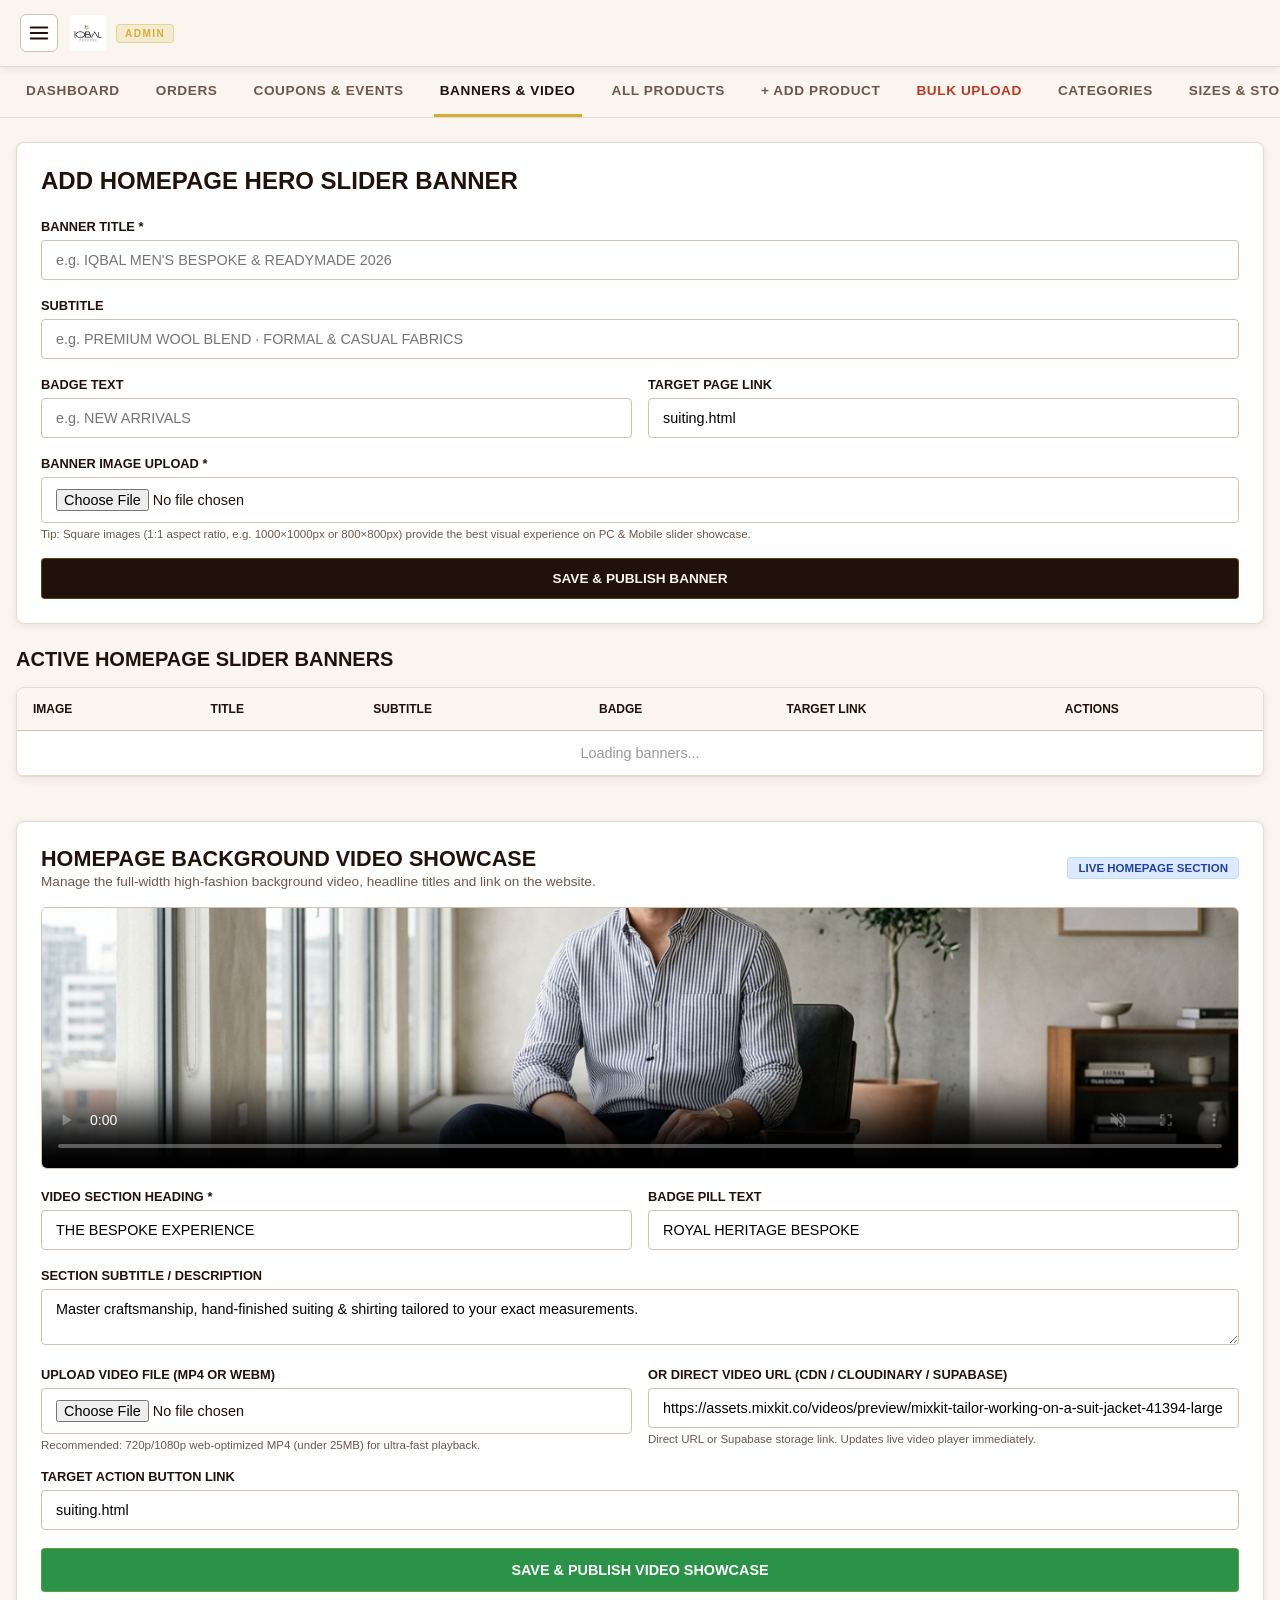
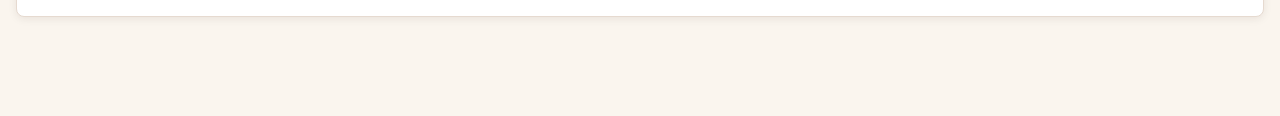
==== commit 104e0cd5: "feat: unified admin menu, mobile layout overflow fix, video showcase manager, and migration 07" ====
--- a/add-banner.html
+++ b/add-banner.html
@@ -21,22 +21,23 @@
   </header>
 
   <!-- DESKTOP NAV TABS -->
+    <!-- DESKTOP NAV TABS -->
   <nav class="admin-nav-tabs">
-    <a href="index.html" class="admin-nav-tab">Dashboard</a>
-    <a href="orders.html" class="admin-nav-tab">Orders</a>
-    <a href="coupons.html" class="admin-nav-tab">Coupons &amp; Banners</a>
-    <a href="all-products.html" class="admin-nav-tab">All Products</a>
-    <a href="categories.html" class="admin-nav-tab">Categories</a>
-    <a href="sizes.html" class="admin-nav-tab">Sizes &amp; Stock</a>
-    <a href="add-product.html" class="admin-nav-tab">+ Add Product</a>
-    <a href="bulk-upload.html" class="admin-nav-tab bulk-highlight">Bulk Upload</a>
-    <a href="add-banner.html" class="admin-nav-tab active">Hero Banners</a>
-    <a href="users.html" class="admin-nav-tab">Users</a>
+    <a href="index.html" class="admin-nav-tab ">Dashboard</a>
+    <a href="orders.html" class="admin-nav-tab ">Orders</a>
+    <a href="coupons.html" class="admin-nav-tab ">Coupons &amp; Events</a>
+    <a href="add-banner.html" class="admin-nav-tab active">Banners &amp; Video</a>
+    <a href="all-products.html" class="admin-nav-tab ">All Products</a>
+    <a href="add-product.html" class="admin-nav-tab ">+ Add Product</a>
+    <a href="bulk-upload.html" class="admin-nav-tab bulk-highlight ">Bulk Upload</a>
+    <a href="categories.html" class="admin-nav-tab ">Categories</a>
+    <a href="sizes.html" class="admin-nav-tab ">Sizes &amp; Stock</a>
+    <a href="users.html" class="admin-nav-tab ">Users</a>
   </nav>
 
-  <main class="admin-container" style="display: grid; grid-template-columns: 1fr; gap: 32px;">
+  <main class="admin-container" style="display: flex; flex-direction: column; gap: 24px; min-width: 0; width: 100%; max-width: 1280px; box-sizing: border-box;">
     <!-- CREATE BANNER FORM -->
-    <div style="background: #ffffff; padding: 28px; border-radius: var(--radius-md); border: 1px solid var(--border-light); box-shadow: var(--shadow-sm);">
+    <div class="admin-card-pad" style="background: #ffffff; border-radius: var(--radius-md); border: 1px solid var(--border-light); box-shadow: var(--shadow-sm); min-width: 0; width: 100%;">
       <h2 style="font-family: var(--font-heading); font-size: 1.5rem; font-weight: 800; margin-bottom: 24px;">ADD HOMEPAGE HERO SLIDER BANNER</h2>
       <form id="addBannerForm">
         <div class="form-group">
@@ -47,7 +48,7 @@
           <label>Subtitle</label>
           <input type="text" id="banSub" class="form-control" placeholder="e.g. PREMIUM WOOL BLEND · FORMAL & CASUAL FABRICS">
         </div>
-        <div style="display: grid; grid-template-columns: 1fr 1fr; gap: 16px;">
+        <div class="admin-grid-2">
           <div class="form-group">
             <label>Badge Text</label>
             <input type="text" id="banBadge" class="form-control" placeholder="e.g. NEW ARRIVALS">
@@ -67,7 +68,7 @@
     </div>
 
     <!-- EXISTING BANNERS TABLE -->
-    <div>
+    <div style="min-width: 0; width: 100%; max-width: 100%;">
       <h3 style="font-family: var(--font-heading); font-size: 1.25rem; font-weight: 800; margin-bottom: 16px;">ACTIVE HOMEPAGE SLIDER BANNERS</h3>
       <div class="admin-table-wrapper">
         <table class="admin-table">
@@ -87,29 +88,90 @@
         </table>
       </div>
     </div>
+  
+    <!-- HOMEPAGE BACKGROUND VIDEO SHOWCASE CARD -->
+    <div class="admin-card-pad" style="background: #ffffff; border-radius: var(--radius-md); border: 1px solid var(--border-light); box-shadow: var(--shadow-sm); min-width: 0; width: 100%;">
+      <div style="display: flex; justify-content: space-between; align-items: center; margin-bottom: 18px; flex-wrap: wrap; gap: 10px;">
+        <div>
+          <h2 style="font-family: var(--font-heading); font-size: 1.35rem; font-weight: 800; color: var(--dark-brown);">HOMEPAGE BACKGROUND VIDEO SHOWCASE</h2>
+          <p style="font-size: 0.85rem; color: var(--text-muted); margin-top: 2px;">Manage the full-width high-fashion background video, headline titles and link on the website.</p>
+        </div>
+        <span class="status-badge badge-placed" style="font-size: 0.72rem;">LIVE HOMEPAGE SECTION</span>
+      </div>
+
+      <!-- Live Video Preview Player -->
+      <div class="admin-video-preview-wrapper" style="border: 1px solid var(--border-medium); border-radius: 6px; overflow: hidden; background: #000; margin-bottom: 20px;">
+        <video id="adminHomeVideoPlayer" controls playsinline muted style="width: 100%; max-height: 280px; object-fit: cover; display: block;" poster="images/hero1.jpg">
+          <source id="adminHomeVideoSource" src="https://assets.mixkit.co/videos/preview/mixkit-tailor-working-on-a-suit-jacket-41394-large.mp4" type="video/mp4">
+          Your browser does not support HTML5 video preview.
+        </video>
+      </div>
+
+      <form id="homeVideoForm">
+        <div class="admin-grid-2">
+          <div class="form-group">
+            <label>Video Section Heading *</label>
+            <input type="text" id="videoHeadingInput" class="form-control" placeholder="e.g. THE BESPOKE EXPERIENCE" required value="THE BESPOKE EXPERIENCE">
+          </div>
+          <div class="form-group">
+            <label>Badge Pill Text</label>
+            <input type="text" id="videoBadgeInput" class="form-control" placeholder="e.g. ROYAL HERITAGE BESPOKE" value="ROYAL HERITAGE BESPOKE">
+          </div>
+        </div>
+
+        <div class="form-group">
+          <label>Section Subtitle / Description</label>
+          <textarea id="videoSubInput" class="form-control" rows="2" placeholder="e.g. Master craftsmanship, hand-finished suiting & shirting tailored to your exact measurements.">Master craftsmanship, hand-finished suiting &amp; shirting tailored to your exact measurements.</textarea>
+        </div>
+
+        <div class="admin-grid-2">
+          <div class="form-group">
+            <label>Upload Video File (MP4 or WebM)</label>
+            <input type="file" id="videoFileInput" class="form-control" accept="video/mp4,video/webm" onchange="handleAdminVideoFileSelect(this)">
+            <small style="display: block; margin-top: 5px; color: var(--text-muted); font-size: 11.5px;">Recommended: 720p/1080p web-optimized MP4 (under 25MB) for ultra-fast playback.</small>
+          </div>
+          <div class="form-group">
+            <label>Or Direct Video URL (CDN / Cloudinary / Supabase)</label>
+            <input type="url" id="videoUrlInput" class="form-control" placeholder="https://..." value="https://assets.mixkit.co/videos/preview/mixkit-tailor-working-on-a-suit-jacket-41394-large.mp4" onchange="handleAdminVideoUrlChange(this.value)">
+            <small style="display: block; margin-top: 5px; color: var(--text-muted); font-size: 11.5px;">Direct URL or Supabase storage link. Updates live video player immediately.</small>
+          </div>
+        </div>
+
+        <div class="form-group">
+          <label>Target Action Button Link</label>
+          <input type="text" id="videoBtnLinkInput" class="form-control" value="suiting.html" placeholder="e.g. suiting.html or cloth-material.html">
+        </div>
+
+        <button type="submit" id="saveVideoShowcaseBtn" class="btn-admin btn-admin-success" style="width: 100%; padding: 13px; font-weight: 800; font-size: 0.9rem;">
+          SAVE &amp; PUBLISH VIDEO SHOWCASE
+        </button>
+      </form>
+    </div>
+
   </main>
 
   <!-- FIXED MOBILE BOTTOM TASKBAR -->
+    <!-- FIXED MOBILE BOTTOM TASKBAR -->
   <nav class="admin-mobile-taskbar">
-    <a href="index.html" class="admin-taskbar-tab">
+    <a href="index.html" class="admin-taskbar-tab ">
       <svg viewBox="0 0 24 24" width="18" height="18" fill="none" stroke="currentColor" stroke-width="2"><path d="M3 9l9-7 9 7v11a2 2 0 0 1-2 2H5a2 2 0 0 1-2-2z"/><polyline points="9 22 9 12 15 12 15 22"/></svg>
       <span>Dashboard</span>
     </a>
-    <a href="orders.html" class="admin-taskbar-tab">
+    <a href="orders.html" class="admin-taskbar-tab ">
       <svg viewBox="0 0 24 24" width="18" height="18" fill="none" stroke="currentColor" stroke-width="2"><path d="M14 2H6a2 2 0 0 0-2 2v16a2 2 0 0 0 2 2h12a2 2 0 0 0 2-2V8z"/><polyline points="14 2 14 8 20 8"/></svg>
       <span>Orders</span>
     </a>
-    <a href="all-products.html" class="admin-taskbar-tab">
+    <a href="all-products.html" class="admin-taskbar-tab ">
       <svg viewBox="0 0 24 24" width="18" height="18" fill="none" stroke="currentColor" stroke-width="2"><rect x="3" y="3" width="7" height="7"/><rect x="14" y="3" width="7" height="7"/><rect x="14" y="14" width="7" height="7"/><rect x="3" y="14" width="7" height="7"/></svg>
       <span>Products</span>
     </a>
-    <a href="categories.html" class="admin-taskbar-tab">
+    <a href="categories.html" class="admin-taskbar-tab ">
       <svg viewBox="0 0 24 24" width="18" height="18" fill="none" stroke="currentColor" stroke-width="2"><line x1="8" y1="6" x2="21" y2="6"/><line x1="8" y1="12" x2="21" y2="12"/><line x1="8" y1="18" x2="21" y2="18"/><line x1="3" y1="6" x2="3.01" y2="6"/><line x1="3" y1="12" x2="3.01" y2="12"/><line x1="3" y1="18" x2="3.01" y2="18"/></svg>
       <span>Categories</span>
     </a>
-    <a href="sizes.html" class="admin-taskbar-tab">
-      <svg viewBox="0 0 24 24" width="18" height="18" fill="none" stroke="currentColor" stroke-width="2"><rect x="2" y="7" width="20" height="14" rx="2"/><path d="M16 21V5a2 2 0 0 0-2-2h-4a2 2 0 0 0-2 2v16"/></svg>
-      <span>Sizes</span>
+    <a href="add-banner.html" class="admin-taskbar-tab active">
+      <svg viewBox="0 0 24 24" width="18" height="18" fill="none" stroke="currentColor" stroke-width="2"><rect x="2" y="3" width="20" height="14" rx="2" ry="2"/><line x1="8" y1="21" x2="16" y2="21"/><line x1="12" y1="17" x2="12" y2="21"/></svg>
+      <span>Banners</span>
     </a>
     <button class="admin-taskbar-tab" onclick="openDrawer()">
       <svg viewBox="0 0 24 24" width="18" height="18" fill="none" stroke="currentColor" stroke-width="2"><circle cx="12" cy="12" r="3"/><path d="M19.4 15a1.65 1.65 0 0 0 .33 1.82l.06.06a2 2 0 0 1 0 2.83 2 2 0 0 1-2.83 0l-.06-.06a1.65 1.65 0 0 0-1.82-.33 1.65 1.65 0 0 0-1 1.51V21a2 2 0 0 1-2 2 2 2 0 0 1-2-2v-.09A1.65 1.65 0 0 0 9 19.4a1.65 1.65 0 0 0-1.82.33l-.06.06a2 2 0 0 1-2.83 0 2 2 0 0 1 0-2.83l.06-.06a1.65 1.65 0 0 0 .33-1.82 1.65 1.65 0 0 0-1.51-1H3a2 2 0 0 1-2-2 2 2 0 0 1 2-2h.09A1.65 1.65 0 0 0 4.6 9a1.65 1.65 0 0 0-.33-1.82l-.06-.06a2 2 0 0 1 0-2.83 2 2 0 0 1 2.83 0l.06.06a1.65 1.65 0 0 0 1.82.33H9a1.65 1.65 0 0 0 1-1.51V3a2 2 0 0 1 2-2 2 2 0 0 1 2 2v.09a1.65 1.65 0 0 0 1 1.51 1.65 1.65 0 0 0 1.82-.33l.06-.06a2 2 0 0 1 2.83 0 2 2 0 0 1 0 2.83l-.06.06a1.65 1.65 0 0 0-.33 1.82V9a1.65 1.65 0 0 0 1.51 1H21a2 2 0 0 1 2 2 2 2 0 0 1-2 2h-.09a1.65 1.65 0 0 0-1.51 1z"/></svg>
@@ -118,6 +180,7 @@
   </nav>
 
   <!-- SECTION-WISE ADMIN NAVIGATION DRAWER -->
+    <!-- SECTION-WISE ADMIN NAVIGATION DRAWER -->
   <div class="drawer-overlay" id="adminDrawer" onclick="closeDrawer(event)">
     <div class="drawer-left" onclick="event.stopPropagation()">
       <div class="drawer-header">
@@ -133,11 +196,11 @@
         <!-- SECTION 1: OVERVIEW & SALES -->
         <div class="drawer-menu-section">
           <div class="drawer-section-heading">OVERVIEW &amp; SALES</div>
-          <a href="index.html" class="drawer-nav-item">
+          <a href="index.html" class="drawer-nav-item ">
             <svg viewBox="0 0 24 24" class="drawer-icon"><rect x="3" y="3" width="7" height="7"/><rect x="14" y="3" width="7" height="7"/><rect x="14" y="14" width="7" height="7"/><rect x="3" y="14" width="7" height="7"/></svg>
             <span>Analytics Dashboard</span>
           </a>
-          <a href="orders.html" class="drawer-nav-item">
+          <a href="orders.html" class="drawer-nav-item ">
             <svg viewBox="0 0 24 24" class="drawer-icon"><path d="M14 2H6a2 2 0 0 0-2 2v16a2 2 0 0 0 2 2h12a2 2 0 0 0 2-2V8z"/><polyline points="14 2 14 8 20 8"/><line x1="16" y1="13" x2="8" y2="13"/><line x1="16" y1="17" x2="8" y2="17"/></svg>
             <span>Customer Orders &amp; Slip</span>
           </a>
@@ -146,40 +209,36 @@
         <!-- SECTION 2: MARKETING & PROMOTIONS -->
         <div class="drawer-menu-section">
           <div class="drawer-section-heading">MARKETING &amp; PROMOTIONS</div>
-          <a href="coupons.html" class="drawer-nav-item highlight-item">
+          <a href="coupons.html" class="drawer-nav-item ">
             <svg viewBox="0 0 24 24" class="drawer-icon"><path d="M20.59 13.41l-7.17 7.17a2 2 0 0 1-2.83 0L2 12V2h10l8.59 8.59a2 2 0 0 1 0 2.82z"/><line x1="7" y1="7" x2="7.01" y2="7"/></svg>
-            <span>Discount Coupons</span>
-          </a>
-          <a href="coupons.html" class="drawer-nav-item">
-            <svg viewBox="0 0 24 24" class="drawer-icon"><polygon points="12 2 15.09 8.26 22 9.27 17 14.14 18.18 21.02 12 17.77 5.82 21.02 7 14.14 2 9.27 8.91 8.26 12 2"/></svg>
-            <span>Homepage Event Banners</span>
+            <span>Discount Coupons &amp; Events</span>
           </a>
           <a href="add-banner.html" class="drawer-nav-item active">
             <svg viewBox="0 0 24 24" class="drawer-icon"><rect x="2" y="3" width="20" height="14" rx="2" ry="2"/><line x1="8" y1="21" x2="16" y2="21"/><line x1="12" y1="17" x2="12" y2="21"/></svg>
-            <span>Hero Slider Banners</span>
+            <span>Hero Banners &amp; Video</span>
           </a>
         </div>
 
         <!-- SECTION 3: CATALOG & INVENTORY -->
         <div class="drawer-menu-section">
           <div class="drawer-section-heading">CATALOG &amp; INVENTORY</div>
-          <a href="all-products.html" class="drawer-nav-item">
+          <a href="all-products.html" class="drawer-nav-item ">
             <svg viewBox="0 0 24 24" class="drawer-icon"><path d="M6 2L3 6v14a2 2 0 0 0 2 2h14a2 2 0 0 0 2-2V6l-3-4z"/><line x1="3" y1="6" x2="21" y2="6"/><path d="M16 10a4 4 0 0 1-8 0"/></svg>
             <span>All Products Catalog</span>
           </a>
-          <a href="add-product.html" class="drawer-nav-item">
+          <a href="add-product.html" class="drawer-nav-item ">
             <svg viewBox="0 0 24 24" class="drawer-icon"><circle cx="12" cy="12" r="10"/><line x1="12" y1="8" x2="12" y2="16"/><line x1="8" y1="12" x2="16" y2="12"/></svg>
             <span>+ Add New Product</span>
           </a>
-          <a href="bulk-upload.html" class="drawer-nav-item">
+          <a href="bulk-upload.html" class="drawer-nav-item ">
             <svg viewBox="0 0 24 24" class="drawer-icon"><polygon points="13 2 3 14 12 14 11 22 21 10 12 10 13 2"/></svg>
             <span>Bulk Product Upload</span>
           </a>
-          <a href="categories.html" class="drawer-nav-item">
+          <a href="categories.html" class="drawer-nav-item ">
             <svg viewBox="0 0 24 24" class="drawer-icon"><line x1="8" y1="6" x2="21" y2="6"/><line x1="8" y1="12" x2="21" y2="12"/><line x1="8" y1="18" x2="21" y2="18"/><line x1="3" y1="6" x2="3.01" y2="6"/><line x1="3" y1="12" x2="3.01" y2="12"/><line x1="3" y1="18" x2="3.01" y2="18"/></svg>
             <span>Manage Categories</span>
           </a>
-          <a href="sizes.html" class="drawer-nav-item">
+          <a href="sizes.html" class="drawer-nav-item ">
             <svg viewBox="0 0 24 24" class="drawer-icon"><rect x="2" y="7" width="20" height="14" rx="2"/><path d="M16 21V5a2 2 0 0 0-2-2h-4a2 2 0 0 0-2 2v16"/></svg>
             <span>Sizes &amp; Stock Matrix</span>
           </a>
@@ -188,7 +247,7 @@
         <!-- SECTION 4: USERS & NOTIFICATIONS -->
         <div class="drawer-menu-section">
           <div class="drawer-section-heading">USERS &amp; SYSTEM</div>
-          <a href="users.html" class="drawer-nav-item">
+          <a href="users.html" class="drawer-nav-item ">
             <svg viewBox="0 0 24 24" class="drawer-icon"><path d="M17 21v-2a4 4 0 0 0-4-4H5a4 4 0 0 0-4 4v2"/><circle cx="9" cy="7" r="4"/><path d="M23 21v-2a4 4 0 0 0-3-3.87"/><path d="M16 3.13a4 4 0 0 1 0 7.75"/></svg>
             <span>Registered Customers</span>
           </a>
@@ -200,6 +259,7 @@
 
       </div>
     </div>
+  </div>
   </div>
 
   <!-- EDIT BANNER MODAL -->
@@ -486,9 +546,188 @@
       }
     }
 
+    
+    // ==============================================================================
+    // HOMEPAGE BACKGROUND VIDEO SHOWCASE ADMIN CONTROLLER
+    // ==============================================================================
+    let activeVideoUrl = 'https://assets.mixkit.co/videos/preview/mixkit-tailor-working-on-a-suit-jacket-41394-large.mp4';
+
+    function handleAdminVideoUrlChange(url) {
+      if (!url || !url.trim()) return;
+      activeVideoUrl = url.trim();
+      const player = document.getElementById('adminHomeVideoPlayer');
+      if (player) {
+        player.src = activeVideoUrl;
+        player.load();
+      }
+    }
+
+    function handleAdminVideoFileSelect(input) {
+      if (input.files && input.files[0]) {
+        const file = input.files[0];
+        const localBlobUrl = URL.createObjectURL(file);
+        const player = document.getElementById('adminHomeVideoPlayer');
+        if (player) {
+          player.src = localBlobUrl;
+          player.load();
+        }
+      }
+    }
+
+    async function loadVideoShowcaseSettings() {
+      const client = window.urSbClient || window.adminSupabase || (window.supabase ? window.supabase.createClient(window.UR_CONFIG.SUPABASE_URL, window.UR_CONFIG.SUPABASE_ANON_KEY) : null);
+      if (!client) return;
+
+      try {
+        // 1. Try store_settings
+        const { data: settings } = await client
+          .from('store_settings')
+          .select('home_video_url, home_video_title, home_video_subtitle')
+          .limit(1);
+
+        if (settings && settings[0] && settings[0].home_video_url) {
+          const s = settings[0];
+          activeVideoUrl = s.home_video_url;
+          document.getElementById('videoUrlInput').value = s.home_video_url;
+          if (s.home_video_title) document.getElementById('videoHeadingInput').value = s.home_video_title;
+          if (s.home_video_subtitle) document.getElementById('videoSubInput').value = s.home_video_subtitle;
+          const player = document.getElementById('adminHomeVideoPlayer');
+          if (player) {
+            player.src = activeVideoUrl;
+            player.load();
+          }
+        }
+
+        // 2. Also check banners table for section = 'video'
+        const { data: vidBanner } = await client
+          .from('banners')
+          .select('*')
+          .eq('section', 'video')
+          .limit(1);
+
+        if (vidBanner && vidBanner[0]) {
+          const b = vidBanner[0];
+          if (b.video_url) {
+            activeVideoUrl = b.video_url;
+            document.getElementById('videoUrlInput').value = b.video_url;
+            const player = document.getElementById('adminHomeVideoPlayer');
+            if (player) {
+              player.src = activeVideoUrl;
+              player.load();
+            }
+          }
+          if (b.title) document.getElementById('videoHeadingInput').value = b.title;
+          if (b.subtitle) document.getElementById('videoSubInput').value = b.subtitle;
+          if (b.badge_text) document.getElementById('videoBadgeInput').value = b.badge_text;
+          if (b.link_url) document.getElementById('videoBtnLinkInput').value = b.link_url;
+        }
+      } catch(err) {
+        console.warn('loadVideoShowcaseSettings error:', err);
+      }
+    }
+
+    document.getElementById('homeVideoForm').addEventListener('submit', async function(e) {
+      e.preventDefault();
+      const saveBtn = document.getElementById('saveVideoShowcaseBtn');
+      saveBtn.disabled = true;
+      saveBtn.textContent = 'SAVING VIDEO SHOWCASE...';
+
+      try {
+        const client = window.urSbClient || window.adminSupabase || (window.supabase ? window.supabase.createClient(window.UR_CONFIG.SUPABASE_URL, window.UR_CONFIG.SUPABASE_ANON_KEY) : null);
+        if (!client) throw new Error('Database client not connected.');
+
+        const heading = document.getElementById('videoHeadingInput').value.trim();
+        const badge = document.getElementById('videoBadgeInput').value.trim();
+        const subtitle = document.getElementById('videoSubInput').value.trim();
+        const link = document.getElementById('videoBtnLinkInput').value.trim() || 'suiting.html';
+        let videoUrl = document.getElementById('videoUrlInput').value.trim() || activeVideoUrl;
+
+        // Check if file is selected for upload
+        const fileInput = document.getElementById('videoFileInput');
+        if (fileInput.files && fileInput.files.length > 0) {
+          saveBtn.textContent = 'UPLOADING VIDEO FILE TO STORAGE...';
+          const file = fileInput.files[0];
+          
+          // Upload to storage bucket
+          const uploadedUrl = await window.uploadFileToStorage(file, 'banner-images', 'videos');
+          if (uploadedUrl) {
+            videoUrl = uploadedUrl;
+            activeVideoUrl = uploadedUrl;
+            document.getElementById('videoUrlInput').value = uploadedUrl;
+          } else {
+            console.warn('Storage upload returned empty; falling back to direct video URL.');
+          }
+        }
+
+        saveBtn.textContent = 'SAVING TO DATABASE...';
+
+        // 1. Update store_settings
+        const nowIso = new Date().toISOString();
+        try {
+          await client
+            .from('store_settings')
+            .update({
+              home_video_url: videoUrl,
+              home_video_title: heading,
+              home_video_subtitle: subtitle,
+              updated_at: nowIso
+            })
+            .neq('id', '00000000-0000-0000-0000-000000000000');
+        } catch(se) { console.warn('store_settings update notice:', se); }
+
+        // 2. Upsert banners table with section = 'video'
+        try {
+          const { data: existingVid } = await client
+            .from('banners')
+            .select('id')
+            .eq('section', 'video')
+            .limit(1);
+
+          if (existingVid && existingVid.length > 0) {
+            await client.from('banners').update({
+              title: heading,
+              subtitle: subtitle,
+              badge_text: badge,
+              video_url: videoUrl,
+              link_url: link,
+              is_active: true,
+              updated_at: nowIso
+            }).eq('id', existingVid[0].id);
+          } else {
+            await client.from('banners').insert([{
+              title: heading,
+              subtitle: subtitle,
+              badge_text: badge,
+              video_url: videoUrl,
+              image_url: 'images/hero1.jpg',
+              link_url: link,
+              display_order: 99,
+              is_active: true,
+              section: 'video',
+              updated_at: nowIso
+            }]);
+          }
+        } catch(be) { console.warn('banners video upsert notice:', be); }
+
+        window.adminToast('Homepage Video Showcase updated & published successfully!');
+        const player = document.getElementById('adminHomeVideoPlayer');
+        if (player) {
+          player.src = videoUrl;
+          player.load();
+        }
+      } catch(err) {
+        console.error('Save video error:', err);
+        window.adminToast('Error: ' + err.message, true);
+      } finally {
+        saveBtn.disabled = false;
+        saveBtn.textContent = 'SAVE & PUBLISH VIDEO SHOWCASE';
+      }
+    });
+
     document.addEventListener('DOMContentLoaded', function() {
+      loadVideoShowcaseSettings();
       loadBanners();
-      document.addEventListener('adminSupabaseReady', loadBanners);
+      document.addEventListener('adminSupabaseReady', () => { loadBanners(); loadVideoShowcaseSettings(); });
     });
   </script>
 </body>
--- a/styles.css
+++ b/styles.css
@@ -28,11 +28,21 @@
   -webkit-tap-highlight-color: transparent;
 }
 
+html {
+  box-sizing: border-box;
+  max-width: 100%;
+  overflow-x: hidden;
+}
+
 body {
   font-family: var(--font-heading);
   background-color: var(--bg-light);
   color: var(--text-primary);
-  padding-bottom: 70px;
+  padding-bottom: 75px;
+  max-width: 100%;
+  overflow-x: hidden;
+  position: relative;
+  min-height: 100vh;
 }
 
 a {
@@ -316,6 +326,7 @@
   bottom: 0;
   left: 0;
   right: 0;
+  width: 100%;
   height: 60px;
   background: #FAF5EE;
   color: var(--text-primary);
@@ -325,6 +336,7 @@
   z-index: 9999;
   box-shadow: 0 -4px 18px rgba(32, 17, 10, 0.08);
   border-top: 1.5px solid var(--border-light);
+  box-sizing: border-box;
 }
 @media (min-width: 768px) {
   .admin-mobile-taskbar {
@@ -358,8 +370,16 @@
 /* MAIN CONTAINER & CARDS */
 .admin-container {
   max-width: 1280px;
+  width: 100%;
   margin: 0 auto;
   padding: 24px 16px;
+  box-sizing: border-box;
+  overflow-x: hidden;
+}
+
+.admin-container > * {
+  min-width: 0;
+  max-width: 100%;
 }
 
 .stat-grid {
@@ -443,10 +463,16 @@
   border-radius: var(--radius-md);
   border: 1px solid var(--border-light);
   overflow-x: auto;
+  -webkit-overflow-scrolling: touch;
+  max-width: 100%;
+  width: 100%;
+  display: block;
   box-shadow: var(--shadow-sm);
+  margin-bottom: 20px;
 }
 .admin-table {
   width: 100%;
+  min-width: 580px;
   border-collapse: collapse;
   text-align: left;
   font-size: 0.9rem;
@@ -1303,3 +1329,74 @@
 }
 
 
+
+/* ==========================================================================
+   MOBILE RESPONSIVE SYSTEM & GRID NORMALIZATION
+   ========================================================================== */
+.admin-grid-2 {
+  display: grid;
+  grid-template-columns: 1fr 1fr;
+  gap: 16px;
+}
+
+.admin-card-pad {
+  padding: 24px;
+}
+
+@media (max-width: 768px) {
+  .admin-container {
+    padding: 14px 10px 80px 10px !important;
+  }
+  .admin-grid-2, .form-grid-2, .modal-grid-2 {
+    grid-template-columns: 1fr !important;
+    gap: 12px !important;
+  }
+  .admin-card-pad {
+    padding: 16px 12px !important;
+  }
+  .admin-modal-card {
+    max-width: 95vw !important;
+    padding: 18px 14px !important;
+    margin: 10px auto !important;
+  }
+  .admin-header {
+    padding: 10px 14px;
+  }
+  .brand-logo img {
+    height: 30px !important;
+  }
+  .stat-grid {
+    grid-template-columns: 1fr 1fr;
+    gap: 8px;
+  }
+  .stat-card {
+    padding: 14px 10px;
+  }
+  .stat-val {
+    font-size: 1.25rem;
+  }
+}
+
+/* HOMEPAGE BACKGROUND VIDEO ADMIN CARD STYLES */
+.admin-video-card {
+  background: #ffffff;
+  border-radius: var(--radius-md);
+  border: 1px solid var(--border-light);
+  box-shadow: var(--shadow-sm);
+  margin-top: 24px;
+}
+.admin-video-preview-wrapper {
+  position: relative;
+  width: 100%;
+  max-height: 280px;
+  border-radius: 6px;
+  overflow: hidden;
+  background: #000;
+  margin-bottom: 16px;
+}
+.admin-video-preview-wrapper video {
+  width: 100%;
+  height: 260px;
+  object-fit: cover;
+  display: block;
+}
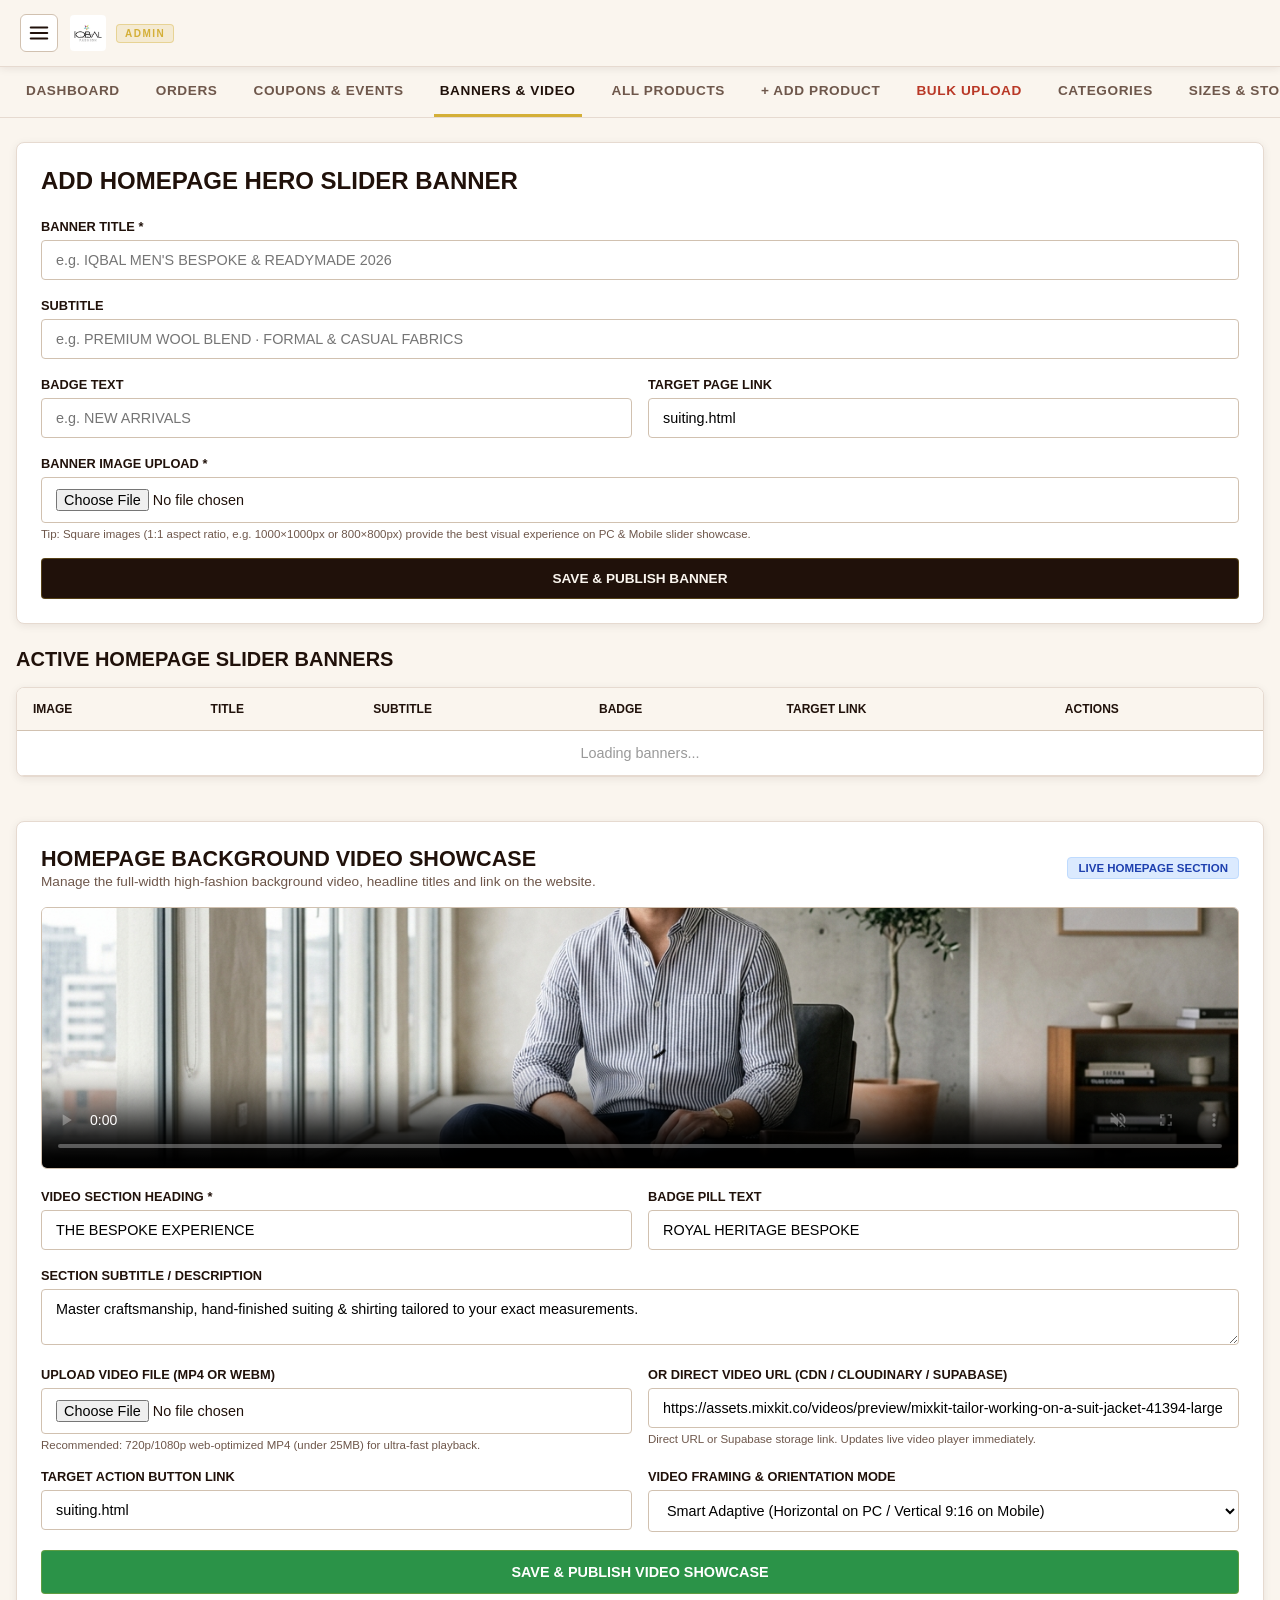
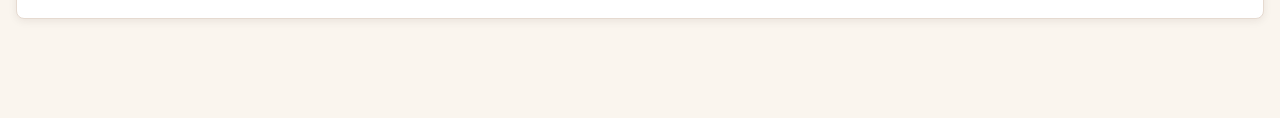
==== commit f1e065fe: "feat: add video frame mode selector and mobile back button interceptor" ====
--- a/add-banner.html
+++ b/add-banner.html
@@ -137,9 +137,21 @@
           </div>
         </div>
 
-        <div class="form-group">
-          <label>Target Action Button Link</label>
-          <input type="text" id="videoBtnLinkInput" class="form-control" value="suiting.html" placeholder="e.g. suiting.html or cloth-material.html">
+        <div class="admin-grid-2">
+          <div class="form-group">
+            <label>Target Action Button Link</label>
+            <input type="text" id="videoBtnLinkInput" class="form-control" value="suiting.html" placeholder="e.g. suiting.html or cloth-material.html">
+          </div>
+          <div class="form-group">
+            <label>Video Framing &amp; Orientation Mode</label>
+            <select id="videoFrameModeInput" class="form-control">
+              <option value="auto">Smart Adaptive (Horizontal on PC / Vertical 9:16 on Mobile)</option>
+              <option value="cover">Full-Bleed Cover (Edge-to-Edge Fill)</option>
+              <option value="contain">Fit Entire Video (No Cropping / Original Ratio)</option>
+              <option value="vertical">Vertical Reel / Story Frame (9:16 Portrait)</option>
+              <option value="widescreen">Cinema Widescreen (16:9 Landscape)</option>
+            </select>
+          </div>
         </div>
 
         <button type="submit" id="saveVideoShowcaseBtn" class="btn-admin btn-admin-success" style="width: 100%; padding: 13px; font-weight: 800; font-size: 0.9rem;">
@@ -582,7 +594,7 @@
         // 1. Try store_settings
         const { data: settings } = await client
           .from('store_settings')
-          .select('home_video_url, home_video_title, home_video_subtitle')
+          .select('home_video_url, home_video_title, home_video_subtitle, home_video_frame_mode')
           .limit(1);
 
         if (settings && settings[0] && settings[0].home_video_url) {
@@ -591,6 +603,7 @@
           document.getElementById('videoUrlInput').value = s.home_video_url;
           if (s.home_video_title) document.getElementById('videoHeadingInput').value = s.home_video_title;
           if (s.home_video_subtitle) document.getElementById('videoSubInput').value = s.home_video_subtitle;
+          if (s.home_video_frame_mode) document.getElementById('videoFrameModeInput').value = s.home_video_frame_mode;
           const player = document.getElementById('adminHomeVideoPlayer');
           if (player) {
             player.src = activeVideoUrl;
@@ -640,6 +653,7 @@
         const badge = document.getElementById('videoBadgeInput').value.trim();
         const subtitle = document.getElementById('videoSubInput').value.trim();
         const link = document.getElementById('videoBtnLinkInput').value.trim() || 'suiting.html';
+        const frameMode = document.getElementById('videoFrameModeInput').value || 'auto';
         let videoUrl = document.getElementById('videoUrlInput').value.trim() || activeVideoUrl;
 
         // Check if file is selected for upload
@@ -670,6 +684,7 @@
               home_video_url: videoUrl,
               home_video_title: heading,
               home_video_subtitle: subtitle,
+              home_video_frame_mode: frameMode,
               updated_at: nowIso
             })
             .neq('id', '00000000-0000-0000-0000-000000000000');
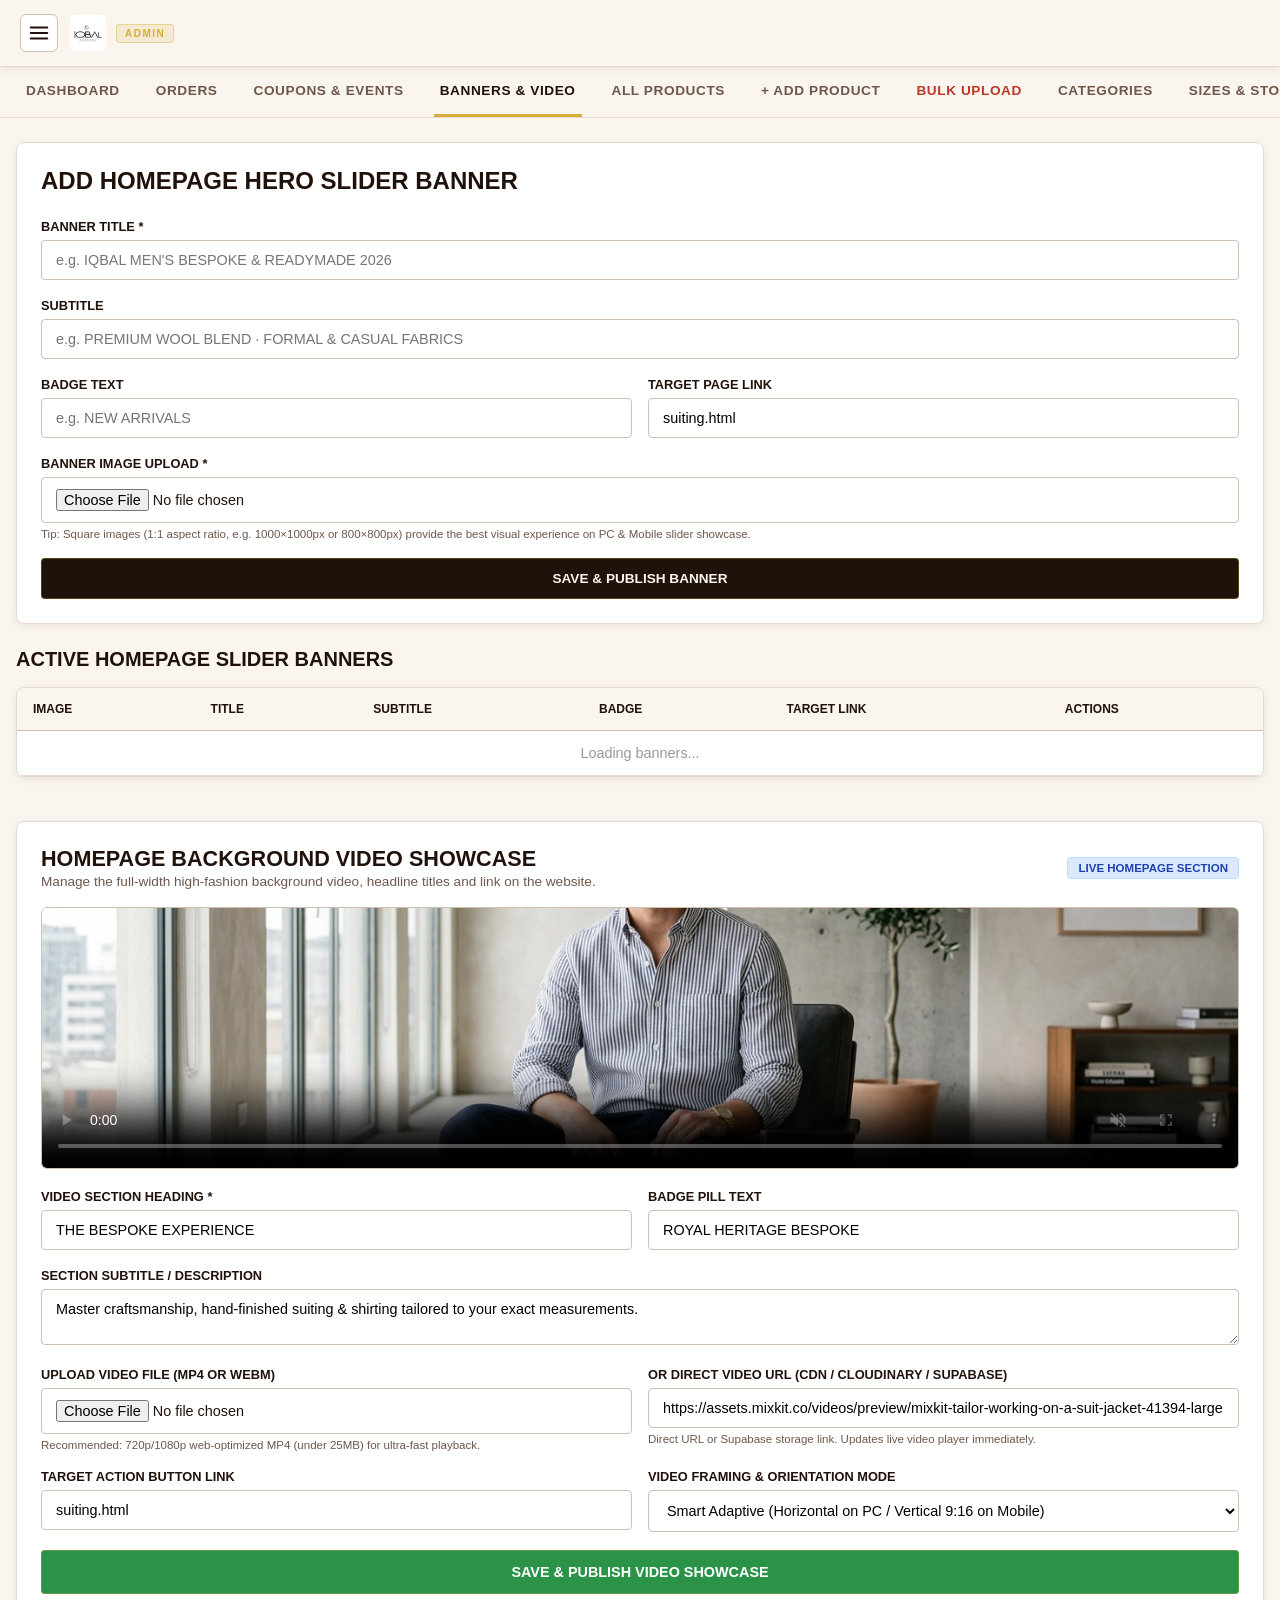
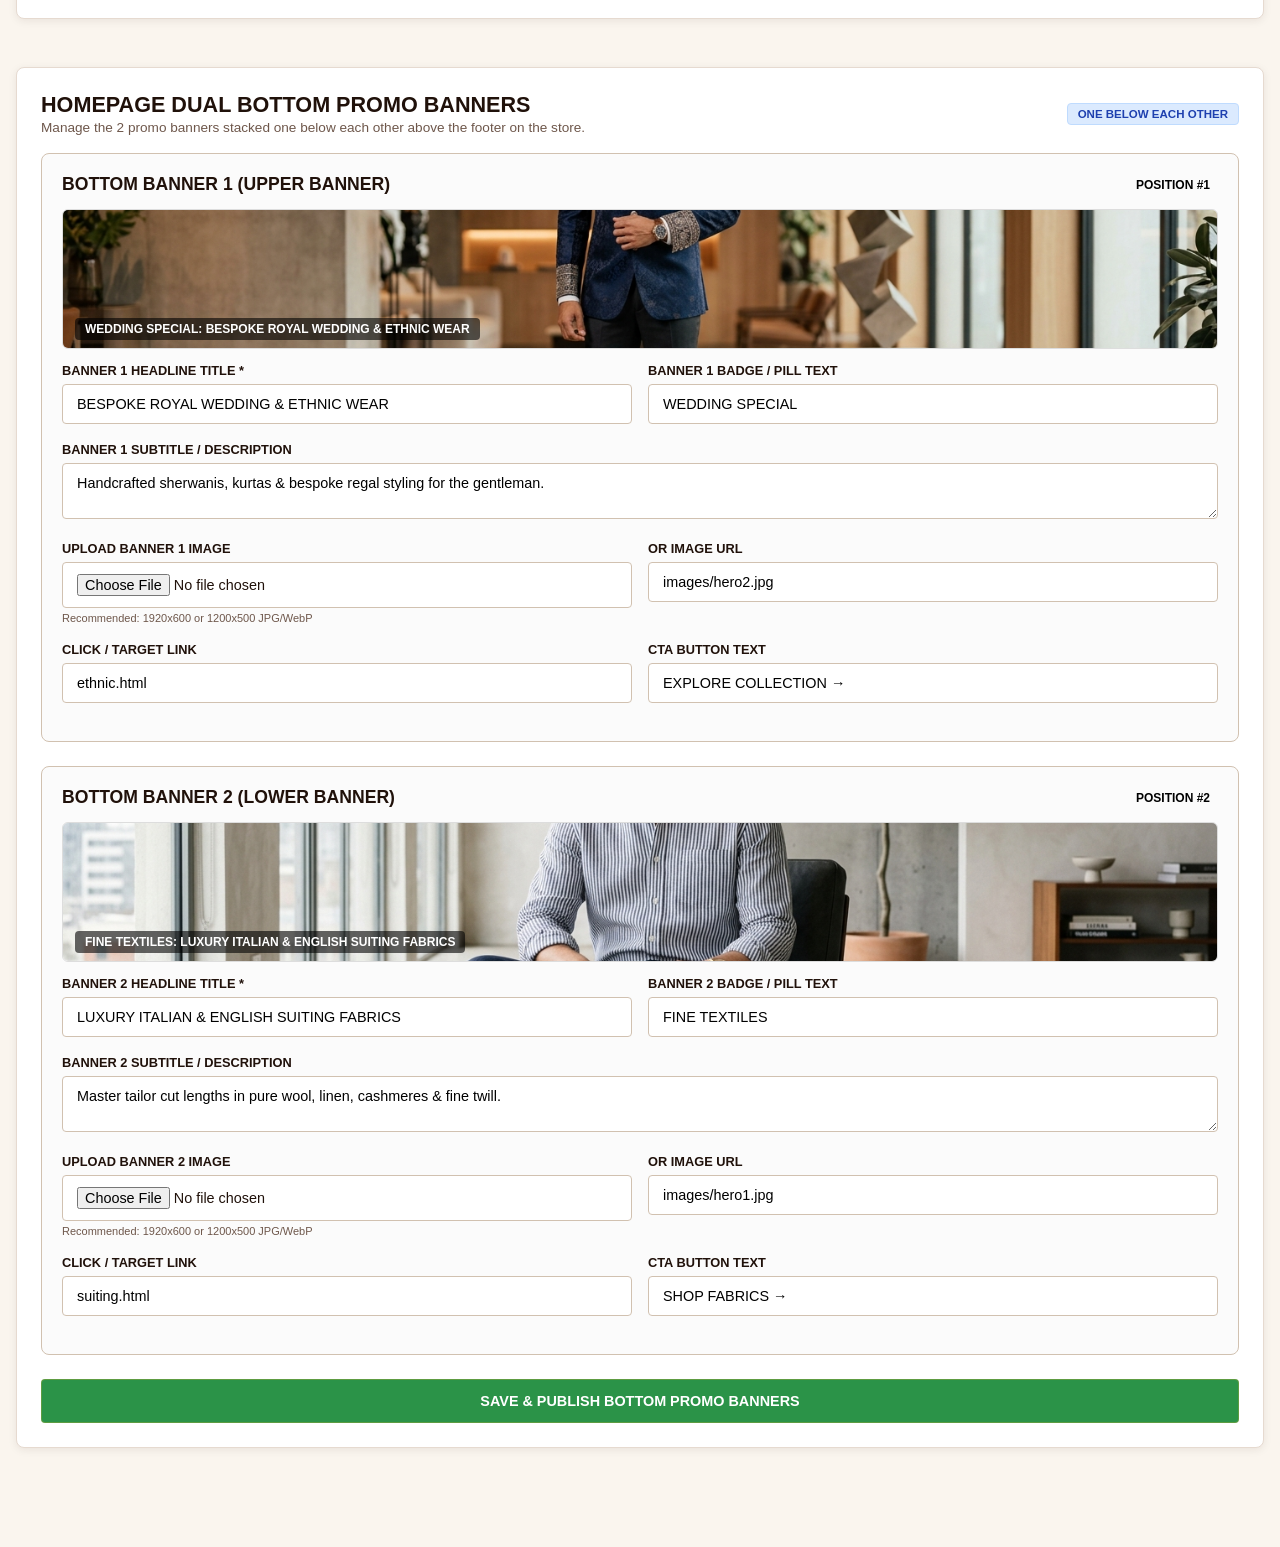
==== commit 96106e1a: "feat: add admin management for dual bottom promo banners and add migration 09" ====
--- a/add-banner.html
+++ b/add-banner.html
@@ -160,6 +160,134 @@
       </form>
     </div>
 
+
+    <!-- DUAL HOMEPAGE BOTTOM PROMO BANNERS MANAGEMENT CARD -->
+    <div class="admin-card-pad" style="background: #ffffff; border-radius: var(--radius-md); border: 1px solid var(--border-light); box-shadow: var(--shadow-sm); min-width: 0; width: 100%; margin-top: 24px;">
+      <div style="display: flex; justify-content: space-between; align-items: center; margin-bottom: 18px; flex-wrap: wrap; gap: 10px;">
+        <div>
+          <h2 style="font-family: var(--font-heading); font-size: 1.35rem; font-weight: 800; color: var(--dark-brown);">HOMEPAGE DUAL BOTTOM PROMO BANNERS</h2>
+          <p style="font-size: 0.85rem; color: var(--text-muted); margin-top: 2px;">Manage the 2 promo banners stacked one below each other above the footer on the store.</p>
+        </div>
+        <span class="status-badge badge-placed" style="font-size: 0.72rem;">ONE BELOW EACH OTHER</span>
+      </div>
+
+      <form id="bottomBannersForm">
+        <!-- BANNER 1 (UPPER) -->
+        <div style="background: #fbfbfb; border: 1px solid var(--border-medium); border-radius: 8px; padding: 20px; margin-bottom: 24px;">
+          <div style="display: flex; justify-content: space-between; align-items: center; margin-bottom: 14px;">
+            <h4 style="font-family: var(--font-heading); font-size: 1.1rem; font-weight: 800; color: var(--dark-brown); margin: 0;">BOTTOM BANNER 1 (UPPER BANNER)</h4>
+            <span style="font-size: 0.75rem; background: var(--gold-accent); color: #000; padding: 2px 8px; border-radius: 4px; font-weight: 700;">POSITION #1</span>
+          </div>
+
+          <!-- Preview 1 -->
+          <div style="height: 140px; border-radius: 6px; overflow: hidden; background: #111; margin-bottom: 14px; position: relative; border: 1px solid #ddd;">
+            <img id="adminBottomBannerPreview1" src="images/hero2.jpg" alt="Preview 1" style="width: 100%; height: 100%; object-fit: cover;">
+            <div style="position: absolute; bottom: 8px; left: 12px; background: rgba(0,0,0,0.6); padding: 4px 10px; border-radius: 4px; color: #fff; font-size: 12px; font-weight: 600;" id="adminBottomBannerOverlayTitle1">
+              WEDDING SPECIAL: BESPOKE ROYAL WEDDING &amp; ETHNIC WEAR
+            </div>
+          </div>
+
+          <div class="admin-grid-2">
+            <div class="form-group">
+              <label>Banner 1 Headline Title *</label>
+              <input type="text" id="bottomBanner1Title" class="form-control" required placeholder="e.g. BESPOKE ROYAL WEDDING &amp; ETHNIC WEAR" value="BESPOKE ROYAL WEDDING &amp; ETHNIC WEAR" oninput="updateBottomBanner1PreviewTitle()">
+            </div>
+            <div class="form-group">
+              <label>Banner 1 Badge / Pill Text</label>
+              <input type="text" id="bottomBanner1Badge" class="form-control" placeholder="e.g. WEDDING SPECIAL" value="WEDDING SPECIAL" oninput="updateBottomBanner1PreviewTitle()">
+            </div>
+          </div>
+
+          <div class="form-group">
+            <label>Banner 1 Subtitle / Description</label>
+            <textarea id="bottomBanner1Sub" class="form-control" rows="2" placeholder="e.g. Handcrafted sherwanis, kurtas & bespoke regal styling for the gentleman.">Handcrafted sherwanis, kurtas &amp; bespoke regal styling for the gentleman.</textarea>
+          </div>
+
+          <div class="admin-grid-2">
+            <div class="form-group">
+              <label>Upload Banner 1 Image</label>
+              <input type="file" id="bottomBanner1File" class="form-control" accept="image/*" onchange="previewBottomBannerFile(this, 1)">
+              <small style="color: var(--text-muted); font-size: 11px; display: block; margin-top: 4px;">Recommended: 1920x600 or 1200x500 JPG/WebP</small>
+            </div>
+            <div class="form-group">
+              <label>Or Image URL</label>
+              <input type="url" id="bottomBanner1Url" class="form-control" placeholder="https://..." value="images/hero2.jpg" oninput="previewBottomBannerUrl(this.value, 1)">
+            </div>
+          </div>
+
+          <div class="admin-grid-2">
+            <div class="form-group">
+              <label>Click / Target Link</label>
+              <input type="text" id="bottomBanner1Link" class="form-control" value="ethnic.html" placeholder="e.g. ethnic.html">
+            </div>
+            <div class="form-group">
+              <label>CTA Button Text</label>
+              <input type="text" id="bottomBanner1Cta" class="form-control" value="EXPLORE COLLECTION →">
+            </div>
+          </div>
+        </div>
+
+        <!-- BANNER 2 (LOWER) -->
+        <div style="background: #fbfbfb; border: 1px solid var(--border-medium); border-radius: 8px; padding: 20px; margin-bottom: 24px;">
+          <div style="display: flex; justify-content: space-between; align-items: center; margin-bottom: 14px;">
+            <h4 style="font-family: var(--font-heading); font-size: 1.1rem; font-weight: 800; color: var(--dark-brown); margin: 0;">BOTTOM BANNER 2 (LOWER BANNER)</h4>
+            <span style="font-size: 0.75rem; background: var(--gold-accent); color: #000; padding: 2px 8px; border-radius: 4px; font-weight: 700;">POSITION #2</span>
+          </div>
+
+          <!-- Preview 2 -->
+          <div style="height: 140px; border-radius: 6px; overflow: hidden; background: #111; margin-bottom: 14px; position: relative; border: 1px solid #ddd;">
+            <img id="adminBottomBannerPreview2" src="images/hero1.jpg" alt="Preview 2" style="width: 100%; height: 100%; object-fit: cover;">
+            <div style="position: absolute; bottom: 8px; left: 12px; background: rgba(0,0,0,0.6); padding: 4px 10px; border-radius: 4px; color: #fff; font-size: 12px; font-weight: 600;" id="adminBottomBannerOverlayTitle2">
+              FINE TEXTILES: LUXURY ITALIAN &amp; ENGLISH SUITING FABRICS
+            </div>
+          </div>
+
+          <div class="admin-grid-2">
+            <div class="form-group">
+              <label>Banner 2 Headline Title *</label>
+              <input type="text" id="bottomBanner2Title" class="form-control" required placeholder="e.g. LUXURY ITALIAN &amp; ENGLISH SUITING FABRICS" value="LUXURY ITALIAN &amp; ENGLISH SUITING FABRICS" oninput="updateBottomBanner2PreviewTitle()">
+            </div>
+            <div class="form-group">
+              <label>Banner 2 Badge / Pill Text</label>
+              <input type="text" id="bottomBanner2Badge" class="form-control" placeholder="e.g. FINE TEXTILES" value="FINE TEXTILES" oninput="updateBottomBanner2PreviewTitle()">
+            </div>
+          </div>
+
+          <div class="form-group">
+            <label>Banner 2 Subtitle / Description</label>
+            <textarea id="bottomBanner2Sub" class="form-control" rows="2" placeholder="e.g. Master tailor cut lengths in pure wool, linen, cashmeres & fine twill.">Master tailor cut lengths in pure wool, linen, cashmeres &amp; fine twill.</textarea>
+          </div>
+
+          <div class="admin-grid-2">
+            <div class="form-group">
+              <label>Upload Banner 2 Image</label>
+              <input type="file" id="bottomBanner2File" class="form-control" accept="image/*" onchange="previewBottomBannerFile(this, 2)">
+              <small style="color: var(--text-muted); font-size: 11px; display: block; margin-top: 4px;">Recommended: 1920x600 or 1200x500 JPG/WebP</small>
+            </div>
+            <div class="form-group">
+              <label>Or Image URL</label>
+              <input type="url" id="bottomBanner2Url" class="form-control" placeholder="https://..." value="images/hero1.jpg" oninput="previewBottomBannerUrl(this.value, 2)">
+            </div>
+          </div>
+
+          <div class="admin-grid-2">
+            <div class="form-group">
+              <label>Click / Target Link</label>
+              <input type="text" id="bottomBanner2Link" class="form-control" value="suiting.html" placeholder="e.g. suiting.html">
+            </div>
+            <div class="form-group">
+              <label>CTA Button Text</label>
+              <input type="text" id="bottomBanner2Cta" class="form-control" value="SHOP FABRICS →">
+            </div>
+          </div>
+        </div>
+
+        <button type="submit" id="saveBottomBannersBtn" class="btn-admin btn-admin-success" style="width: 100%; padding: 13px; font-weight: 800; font-size: 0.9rem;">
+          SAVE &amp; PUBLISH BOTTOM PROMO BANNERS
+        </button>
+      </form>
+    </div>
+
   </main>
 
   <!-- FIXED MOBILE BOTTOM TASKBAR -->
@@ -739,10 +867,246 @@
       }
     });
 
+    
+    let activeBottomBannerUrl1 = 'images/hero2.jpg';
+    let activeBottomBannerUrl2 = 'images/hero1.jpg';
+
+    function updateBottomBanner1PreviewTitle() {
+      const b = document.getElementById('bottomBanner1Badge').value.trim();
+      const t = document.getElementById('bottomBanner1Title').value.trim();
+      const el = document.getElementById('adminBottomBannerOverlayTitle1');
+      if (el) el.textContent = (b ? b + ': ' : '') + (t || 'Banner 1 Headline');
+    }
+    function updateBottomBanner2PreviewTitle() {
+      const b = document.getElementById('bottomBanner2Badge').value.trim();
+      const t = document.getElementById('bottomBanner2Title').value.trim();
+      const el = document.getElementById('adminBottomBannerOverlayTitle2');
+      if (el) el.textContent = (b ? b + ': ' : '') + (t || 'Banner 2 Headline');
+    }
+
+    function previewBottomBannerUrl(url, idx) {
+      if (!url) return;
+      const img = document.getElementById('adminBottomBannerPreview' + idx);
+      if (img) img.src = url;
+      if (idx === 1) activeBottomBannerUrl1 = url;
+      if (idx === 2) activeBottomBannerUrl2 = url;
+    }
+
+    function previewBottomBannerFile(input, idx) {
+      if (input.files && input.files[0]) {
+        const file = input.files[0];
+        const localBlobUrl = URL.createObjectURL(file);
+        const img = document.getElementById('adminBottomBannerPreview' + idx);
+        if (img) img.src = localBlobUrl;
+      }
+    }
+
+    async function loadBottomBannersSettings() {
+      const client = window.urSbClient || window.adminSupabase || (window.supabase ? window.supabase.createClient(window.UR_CONFIG.SUPABASE_URL, window.UR_CONFIG.SUPABASE_ANON_KEY) : null);
+      if (!client) return;
+
+      try {
+        const { data: bList } = await client
+          .from('banners')
+          .select('*')
+          .eq('section', 'bottom')
+          .order('display_order', { ascending: true });
+
+        if (bList && bList.length > 0) {
+          const b1 = bList.find(b => b.display_order === 1) || bList[0];
+          const b2 = bList.find(b => b.display_order === 2) || (bList.length > 1 ? bList[1] : null);
+
+          if (b1) {
+            if (b1.title) document.getElementById('bottomBanner1Title').value = b1.title;
+            if (b1.badge_text) document.getElementById('bottomBanner1Badge').value = b1.badge_text;
+            if (b1.subtitle) document.getElementById('bottomBanner1Sub').value = b1.subtitle;
+            if (b1.link_url) document.getElementById('bottomBanner1Link').value = b1.link_url;
+            if (b1.image_url) {
+              document.getElementById('bottomBanner1Url').value = b1.image_url;
+              activeBottomBannerUrl1 = b1.image_url;
+              const preview = document.getElementById('adminBottomBannerPreview1');
+              if (preview) preview.src = b1.image_url;
+            }
+            updateBottomBanner1PreviewTitle();
+          }
+
+          if (b2) {
+            if (b2.title) document.getElementById('bottomBanner2Title').value = b2.title;
+            if (b2.badge_text) document.getElementById('bottomBanner2Badge').value = b2.badge_text;
+            if (b2.subtitle) document.getElementById('bottomBanner2Sub').value = b2.subtitle;
+            if (b2.link_url) document.getElementById('bottomBanner2Link').value = b2.link_url;
+            if (b2.image_url) {
+              document.getElementById('bottomBanner2Url').value = b2.image_url;
+              activeBottomBannerUrl2 = b2.image_url;
+              const preview = document.getElementById('adminBottomBannerPreview2');
+              if (preview) preview.src = b2.image_url;
+            }
+            updateBottomBanner2PreviewTitle();
+          }
+        }
+      } catch(err) {
+        console.warn('loadBottomBannersSettings notice:', err);
+      }
+    }
+
+    document.getElementById('bottomBannersForm').addEventListener('submit', async function(e) {
+      e.preventDefault();
+      const saveBtn = document.getElementById('saveBottomBannersBtn');
+      saveBtn.disabled = true;
+      saveBtn.textContent = 'SAVING PROMO BANNERS...';
+
+      try {
+        const client = window.urSbClient || window.adminSupabase || (window.supabase ? window.supabase.createClient(window.UR_CONFIG.SUPABASE_URL, window.UR_CONFIG.SUPABASE_ANON_KEY) : null);
+        if (!client) throw new Error('Database client not connected.');
+
+        // Banner 1 data
+        const title1 = document.getElementById('bottomBanner1Title').value.trim();
+        const badge1 = document.getElementById('bottomBanner1Badge').value.trim();
+        const sub1 = document.getElementById('bottomBanner1Sub').value.trim();
+        const link1 = document.getElementById('bottomBanner1Link').value.trim() || 'ethnic.html';
+        let img1 = document.getElementById('bottomBanner1Url').value.trim() || activeBottomBannerUrl1;
+
+        // Check if file selected for Banner 1
+        const fileInput1 = document.getElementById('bottomBanner1File');
+        if (fileInput1.files && fileInput1.files.length > 0) {
+          saveBtn.textContent = 'UPLOADING BANNER 1 IMAGE...';
+          const up1 = await window.uploadFileToStorage(fileInput1.files[0], 'banner-images', 'bottom-banners');
+          if (up1) {
+            img1 = up1;
+            activeBottomBannerUrl1 = up1;
+            document.getElementById('bottomBanner1Url').value = up1;
+          }
+        }
+
+        // Banner 2 data
+        const title2 = document.getElementById('bottomBanner2Title').value.trim();
+        const badge2 = document.getElementById('bottomBanner2Badge').value.trim();
+        const sub2 = document.getElementById('bottomBanner2Sub').value.trim();
+        const link2 = document.getElementById('bottomBanner2Link').value.trim() || 'suiting.html';
+        let img2 = document.getElementById('bottomBanner2Url').value.trim() || activeBottomBannerUrl2;
+
+        // Check if file selected for Banner 2
+        const fileInput2 = document.getElementById('bottomBanner2File');
+        if (fileInput2.files && fileInput2.files.length > 0) {
+          saveBtn.textContent = 'UPLOADING BANNER 2 IMAGE...';
+          const up2 = await window.uploadFileToStorage(fileInput2.files[0], 'banner-images', 'bottom-banners');
+          if (up2) {
+            img2 = up2;
+            activeBottomBannerUrl2 = up2;
+            document.getElementById('bottomBanner2Url').value = up2;
+          }
+        }
+
+        saveBtn.textContent = 'SAVING TO DATABASE...';
+        const nowIso = new Date().toISOString();
+
+        // 1. Update banners table (order 1)
+        try {
+          const { data: existingB1 } = await client
+            .from('banners')
+            .select('id')
+            .eq('section', 'bottom')
+            .eq('display_order', 1)
+            .limit(1);
+
+          if (existingB1 && existingB1.length > 0) {
+            await client.from('banners').update({
+              title: title1,
+              subtitle: sub1,
+              badge_text: badge1,
+              link_url: link1,
+              image_url: img1,
+              mobile_image_url: img1,
+              is_active: true,
+              updated_at: nowIso
+            }).eq('id', existingB1[0].id);
+          } else {
+            await client.from('banners').insert({
+              title: title1,
+              subtitle: sub1,
+              badge_text: badge1,
+              link_url: link1,
+              image_url: img1,
+              mobile_image_url: img1,
+              display_order: 1,
+              section: 'bottom',
+              is_active: true
+            });
+          }
+        } catch(b1Err) { console.warn('Banner 1 save note:', b1Err); }
+
+        // 2. Update banners table (order 2)
+        try {
+          const { data: existingB2 } = await client
+            .from('banners')
+            .select('id')
+            .eq('section', 'bottom')
+            .eq('display_order', 2)
+            .limit(1);
+
+          if (existingB2 && existingB2.length > 0) {
+            await client.from('banners').update({
+              title: title2,
+              subtitle: sub2,
+              badge_text: badge2,
+              link_url: link2,
+              image_url: img2,
+              mobile_image_url: img2,
+              is_active: true,
+              updated_at: nowIso
+            }).eq('id', existingB2[0].id);
+          } else {
+            await client.from('banners').insert({
+              title: title2,
+              subtitle: sub2,
+              badge_text: badge2,
+              link_url: link2,
+              image_url: img2,
+              mobile_image_url: img2,
+              display_order: 2,
+              section: 'bottom',
+              is_active: true
+            });
+          }
+        } catch(b2Err) { console.warn('Banner 2 save note:', b2Err); }
+
+        // 3. Update store_settings
+        try {
+          await client.from('store_settings').update({
+            bottom_banner_1_title: title1,
+            bottom_banner_1_subtitle: sub1,
+            bottom_banner_1_badge_text: badge1,
+            bottom_banner_1_link_url: link1,
+            bottom_banner_1_image_url: img1,
+            bottom_banner_2_title: title2,
+            bottom_banner_2_subtitle: sub2,
+            bottom_banner_2_badge_text: badge2,
+            bottom_banner_2_link_url: link2,
+            bottom_banner_2_image_url: img2,
+            updated_at: nowIso
+          }).neq('id', '00000000-0000-0000-0000-000000000000');
+        } catch(sErr) { console.warn('store_settings bottom banners update notice:', sErr); }
+
+        if (window.showToast) {
+          window.showToast('Homepage Dual Bottom Promo Banners saved & published successfully!', 'success');
+        } else {
+          alert('Homepage Dual Bottom Promo Banners saved & published successfully!');
+        }
+      } catch(err) {
+        console.error('Save bottom promo banners error:', err);
+        alert('Error saving promo banners: ' + err.message);
+      } finally {
+        saveBtn.disabled = false;
+        saveBtn.textContent = 'SAVE & PUBLISH BOTTOM PROMO BANNERS';
+      }
+    });
+
+
     document.addEventListener('DOMContentLoaded', function() {
       loadVideoShowcaseSettings();
+      loadBottomBannersSettings();
       loadBanners();
-      document.addEventListener('adminSupabaseReady', () => { loadBanners(); loadVideoShowcaseSettings(); });
+      document.addEventListener('adminSupabaseReady', () => { loadBanners(); loadVideoShowcaseSettings(); loadBottomBannersSettings(); });
     });
   </script>
 </body>
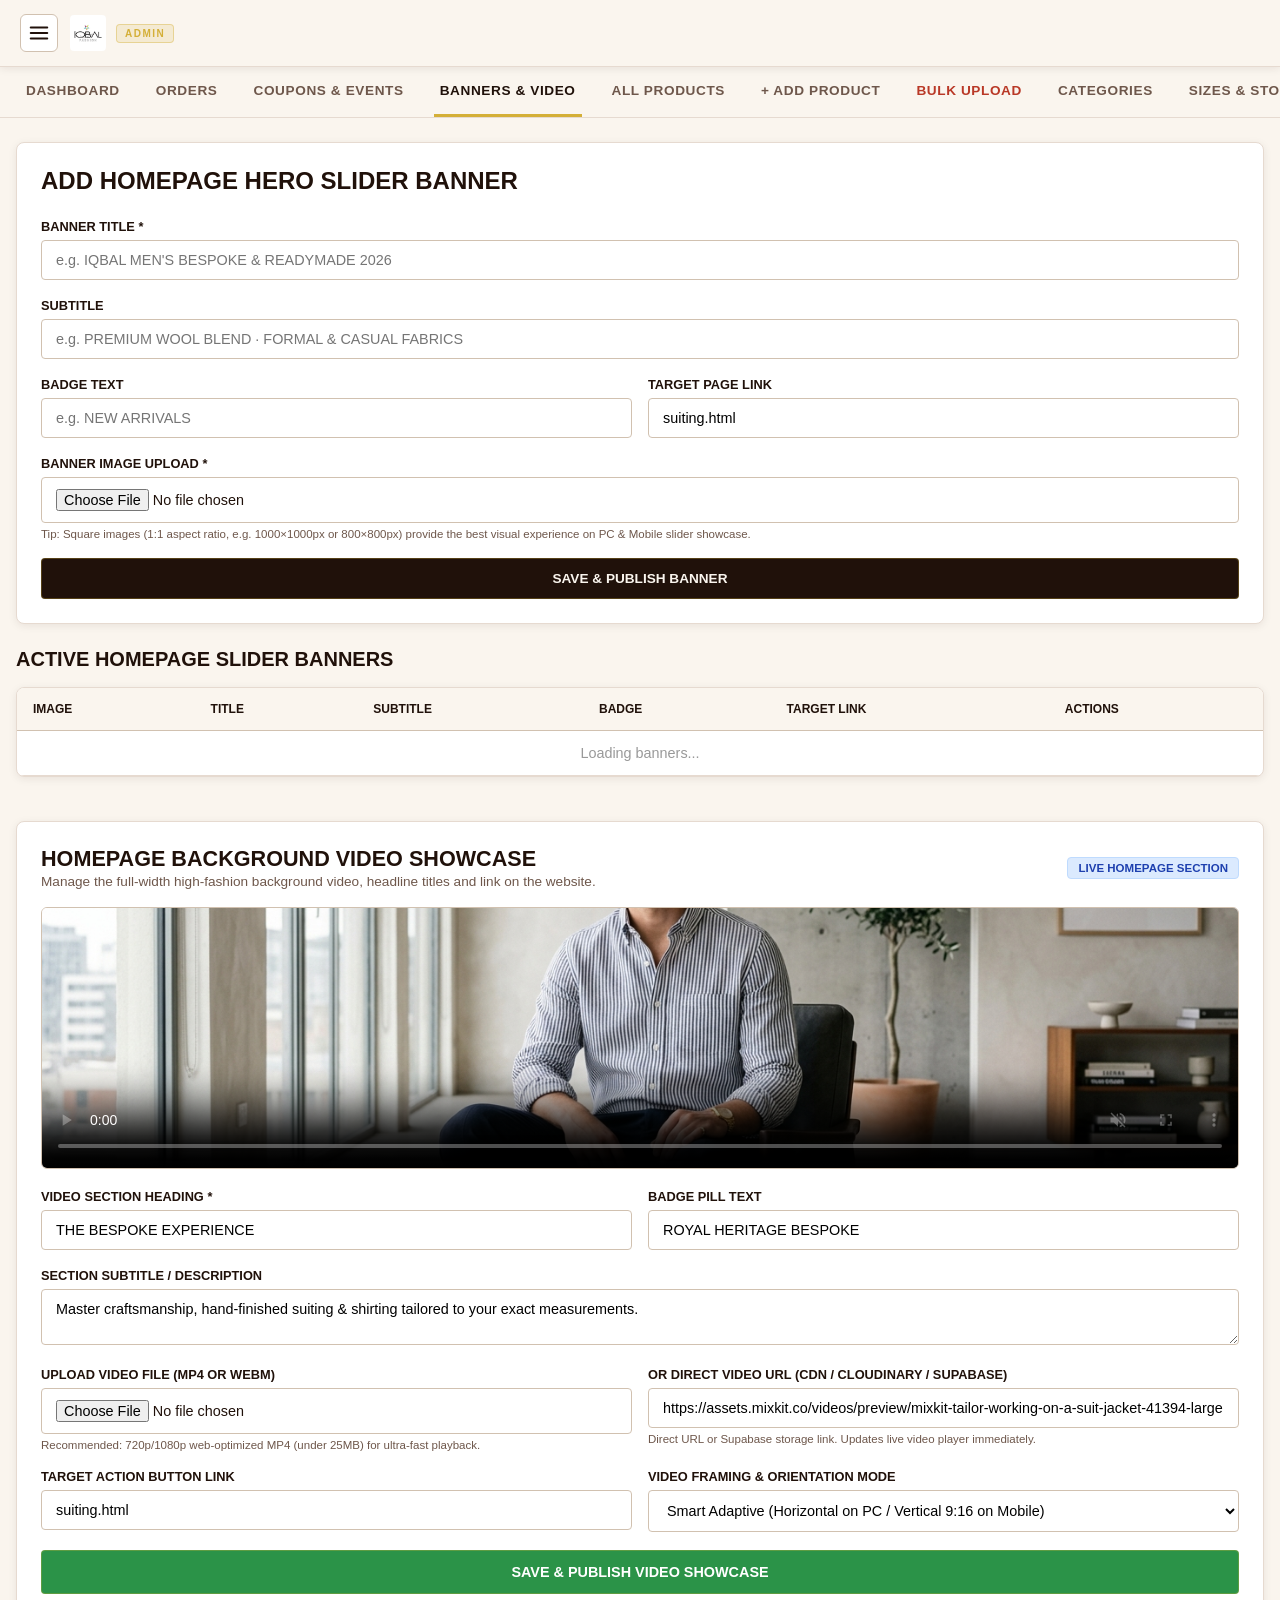
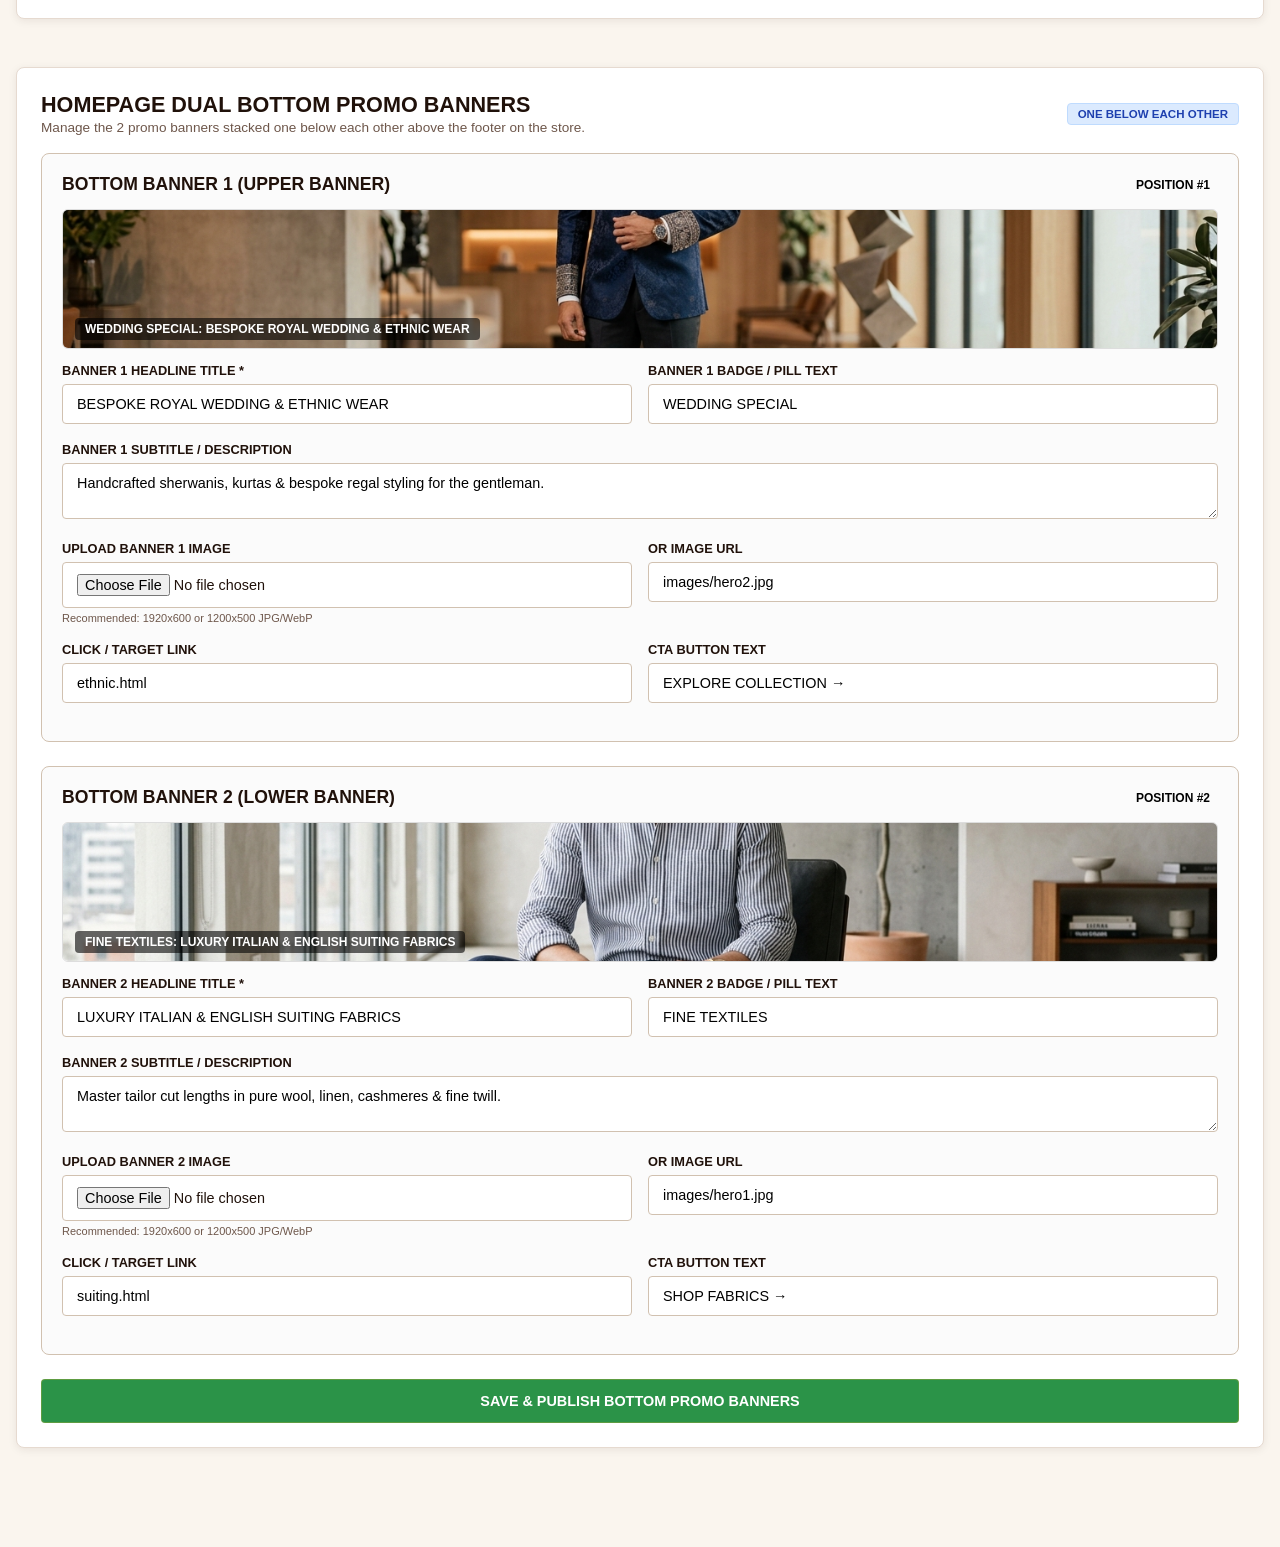
==== commit 1e5585d4: "fix: auto-purge previous video files upon upload to save storage, fix store_settings update, and add" ====
--- a/add-banner.html
+++ b/add-banner.html
@@ -719,49 +719,64 @@
       if (!client) return;
 
       try {
+        let loadedVideoUrl = null;
+        let loadedTitle = null;
+        let loadedSubtitle = null;
+        let loadedBadge = null;
+        let loadedLink = 'suiting.html';
+        let loadedFrameMode = 'auto';
+
         // 1. Try store_settings
         const { data: settings } = await client
           .from('store_settings')
-          .select('home_video_url, home_video_title, home_video_subtitle, home_video_frame_mode')
+          .select('*')
           .limit(1);
 
-        if (settings && settings[0] && settings[0].home_video_url) {
+        if (settings && settings[0]) {
           const s = settings[0];
-          activeVideoUrl = s.home_video_url;
-          document.getElementById('videoUrlInput').value = s.home_video_url;
-          if (s.home_video_title) document.getElementById('videoHeadingInput').value = s.home_video_title;
-          if (s.home_video_subtitle) document.getElementById('videoSubInput').value = s.home_video_subtitle;
-          if (s.home_video_frame_mode) document.getElementById('videoFrameModeInput').value = s.home_video_frame_mode;
-          const player = document.getElementById('adminHomeVideoPlayer');
-          if (player) {
-            player.src = activeVideoUrl;
-            player.load();
-          }
+          if (s.home_video_url) loadedVideoUrl = s.home_video_url;
+          if (s.home_video_title) loadedTitle = s.home_video_title;
+          if (s.home_video_subtitle) loadedSubtitle = s.home_video_subtitle;
+          if (s.home_video_frame_mode) loadedFrameMode = s.home_video_frame_mode;
         }
 
         // 2. Also check banners table for section = 'video'
-        const { data: vidBanner } = await client
+        const { data: vidBanners } = await client
           .from('banners')
           .select('*')
           .eq('section', 'video')
           .limit(1);
 
-        if (vidBanner && vidBanner[0]) {
-          const b = vidBanner[0];
-          if (b.video_url) {
-            activeVideoUrl = b.video_url;
-            document.getElementById('videoUrlInput').value = b.video_url;
-            const player = document.getElementById('adminHomeVideoPlayer');
-            if (player) {
-              player.src = activeVideoUrl;
-              player.load();
+        if (vidBanners && vidBanners[0]) {
+          const vb = vidBanners[0];
+          if (vb.video_url) {
+            const vbTime = vb.updated_at ? new Date(vb.updated_at).getTime() : 0;
+            const sTime = (settings && settings[0] && settings[0].updated_at) ? new Date(settings[0].updated_at).getTime() : 0;
+            if (!loadedVideoUrl || vbTime >= sTime) {
+              loadedVideoUrl = vb.video_url;
+              if (vb.title) loadedTitle = vb.title;
+              if (vb.subtitle) loadedSubtitle = vb.subtitle;
             }
           }
-          if (b.title) document.getElementById('videoHeadingInput').value = b.title;
-          if (b.subtitle) document.getElementById('videoSubInput').value = b.subtitle;
-          if (b.badge_text) document.getElementById('videoBadgeInput').value = b.badge_text;
-          if (b.link_url) document.getElementById('videoBtnLinkInput').value = b.link_url;
-        }
+          if (vb.badge_text) loadedBadge = vb.badge_text;
+          if (vb.link_url) loadedLink = vb.link_url;
+        }
+
+        if (loadedVideoUrl) {
+          activeVideoUrl = loadedVideoUrl;
+          document.getElementById('videoUrlInput').value = loadedVideoUrl;
+          const player = document.getElementById('adminHomeVideoPlayer');
+          if (player) {
+            player.src = loadedVideoUrl;
+            player.load();
+          }
+        }
+        if (loadedTitle) document.getElementById('videoHeadingInput').value = loadedTitle;
+        if (loadedSubtitle) document.getElementById('videoSubInput').value = loadedSubtitle;
+        if (loadedBadge) document.getElementById('videoBadgeInput').value = loadedBadge;
+        if (loadedLink) document.getElementById('videoBtnLinkInput').value = loadedLink;
+        if (loadedFrameMode) document.getElementById('videoFrameModeInput').value = loadedFrameMode;
+
       } catch(err) {
         console.warn('loadVideoShowcaseSettings error:', err);
       }
@@ -787,35 +802,75 @@
         // Check if file is selected for upload
         const fileInput = document.getElementById('videoFileInput');
         if (fileInput.files && fileInput.files.length > 0) {
-          saveBtn.textContent = 'UPLOADING VIDEO FILE TO STORAGE...';
+          saveBtn.textContent = 'CHECKING STORAGE FOR PREVIOUS VIDEOS...';
           const file = fileInput.files[0];
-          
-          // Upload to storage bucket
+
+          // 1. Fetch list of existing video files before upload
+          let existingVideos = [];
+          try {
+            const { data: listData } = await client.storage
+              .from('banner-images')
+              .list('videos');
+            if (listData) existingVideos = listData;
+          } catch(listErr) {
+            console.warn('Existing video list check notice:', listErr);
+          }
+
+          // 2. Upload the new video file
+          saveBtn.textContent = 'UPLOADING NEW VIDEO TO STORAGE...';
           const uploadedUrl = await window.uploadFileToStorage(file, 'banner-images', 'videos');
           if (uploadedUrl) {
             videoUrl = uploadedUrl;
             activeVideoUrl = uploadedUrl;
             document.getElementById('videoUrlInput').value = uploadedUrl;
+
+            // 3. STORAGE PURGE: Delete all previous videos so ONLY 1 current video exists!
+            // Saves precious Supabase storage across repeated updates!
+            const newFilename = uploadedUrl.split('/').pop().split('?')[0];
+            const oldFilesToDelete = existingVideos
+              .filter(f => f.name && f.name !== newFilename && !f.name.startsWith('.'))
+              .map(f => `videos/${f.name}`);
+
+            if (oldFilesToDelete.length > 0) {
+              saveBtn.textContent = 'DELETING PREVIOUS VIDEO FROM STORAGE...';
+              console.log('[Storage Optimizer] Deleting previous video files to save Supabase storage:', oldFilesToDelete);
+              try {
+                await client.storage.from('banner-images').remove(oldFilesToDelete);
+              } catch(delErr) {
+                console.warn('Storage purge notice:', delErr);
+              }
+            }
           } else {
             console.warn('Storage upload returned empty; falling back to direct video URL.');
           }
         }
 
         saveBtn.textContent = 'SAVING TO DATABASE...';
+        const nowIso = new Date().toISOString();
 
         // 1. Update store_settings
-        const nowIso = new Date().toISOString();
         try {
-          await client
+          const updatePayload = {
+            home_video_url: videoUrl,
+            home_video_title: heading,
+            home_video_subtitle: subtitle,
+            updated_at: nowIso
+          };
+          if (frameMode) updatePayload.home_video_frame_mode = frameMode;
+
+          let { error: sErr } = await client
             .from('store_settings')
-            .update({
-              home_video_url: videoUrl,
-              home_video_title: heading,
-              home_video_subtitle: subtitle,
-              home_video_frame_mode: frameMode,
-              updated_at: nowIso
-            })
+            .update(updatePayload)
             .neq('id', '00000000-0000-0000-0000-000000000000');
+
+          if (sErr) {
+            console.warn('store_settings update notice (retrying without frame_mode):', sErr);
+            delete updatePayload.home_video_frame_mode;
+            await client
+              .from('store_settings')
+              .update(updatePayload)
+              .neq('id', '00000000-0000-0000-0000-000000000000');
+          }
         } catch(se) { console.warn('store_settings update notice:', se); }
 
         // 2. Upsert banners table with section = 'video'
@@ -837,37 +892,42 @@
               updated_at: nowIso
             }).eq('id', existingVid[0].id);
           } else {
-            await client.from('banners').insert([{
+            await client.from('banners').insert({
               title: heading,
               subtitle: subtitle,
               badge_text: badge,
               video_url: videoUrl,
-              image_url: 'images/hero1.jpg',
               link_url: link,
-              display_order: 99,
               is_active: true,
               section: 'video',
+              display_order: 10,
               updated_at: nowIso
-            }]);
-          }
-        } catch(be) { console.warn('banners video upsert notice:', be); }
-
-        window.adminToast('Homepage Video Showcase updated & published successfully!');
+            });
+          }
+        } catch(be) { console.warn('banners section=video save notice:', be); }
+
+        // Update live admin video preview player
         const player = document.getElementById('adminHomeVideoPlayer');
         if (player) {
           player.src = videoUrl;
           player.load();
         }
+
+        if (window.showToast) {
+          window.showToast('Homepage background video published & previous video removed from storage!', 'success');
+        } else {
+          alert('Homepage background video published & previous video removed from storage!');
+        }
+
       } catch(err) {
-        console.error('Save video error:', err);
-        window.adminToast('Error: ' + err.message, true);
+        console.error('saveVideoShowcase error:', err);
+        alert('Error saving video: ' + err.message);
       } finally {
         saveBtn.disabled = false;
         saveBtn.textContent = 'SAVE & PUBLISH VIDEO SHOWCASE';
       }
     });
 
-    
     let activeBottomBannerUrl1 = 'images/hero2.jpg';
     let activeBottomBannerUrl2 = 'images/hero1.jpg';
 
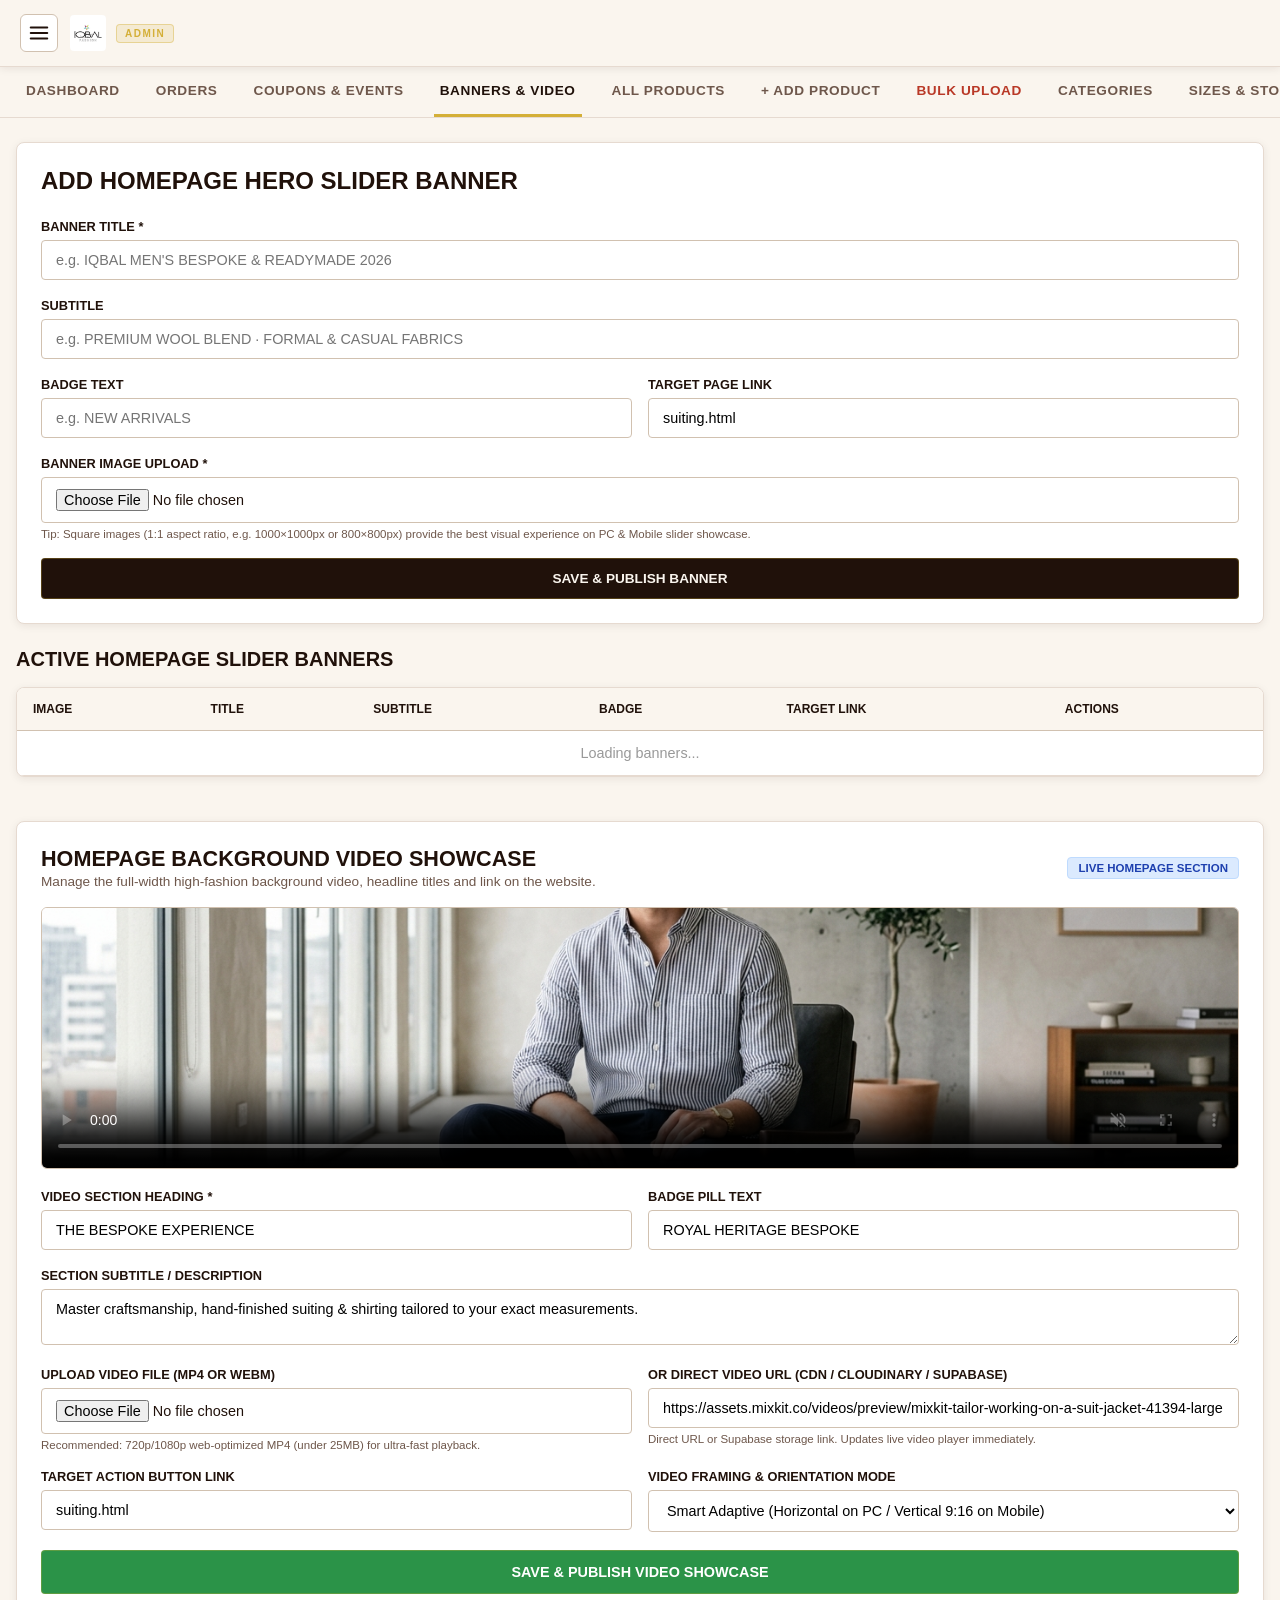
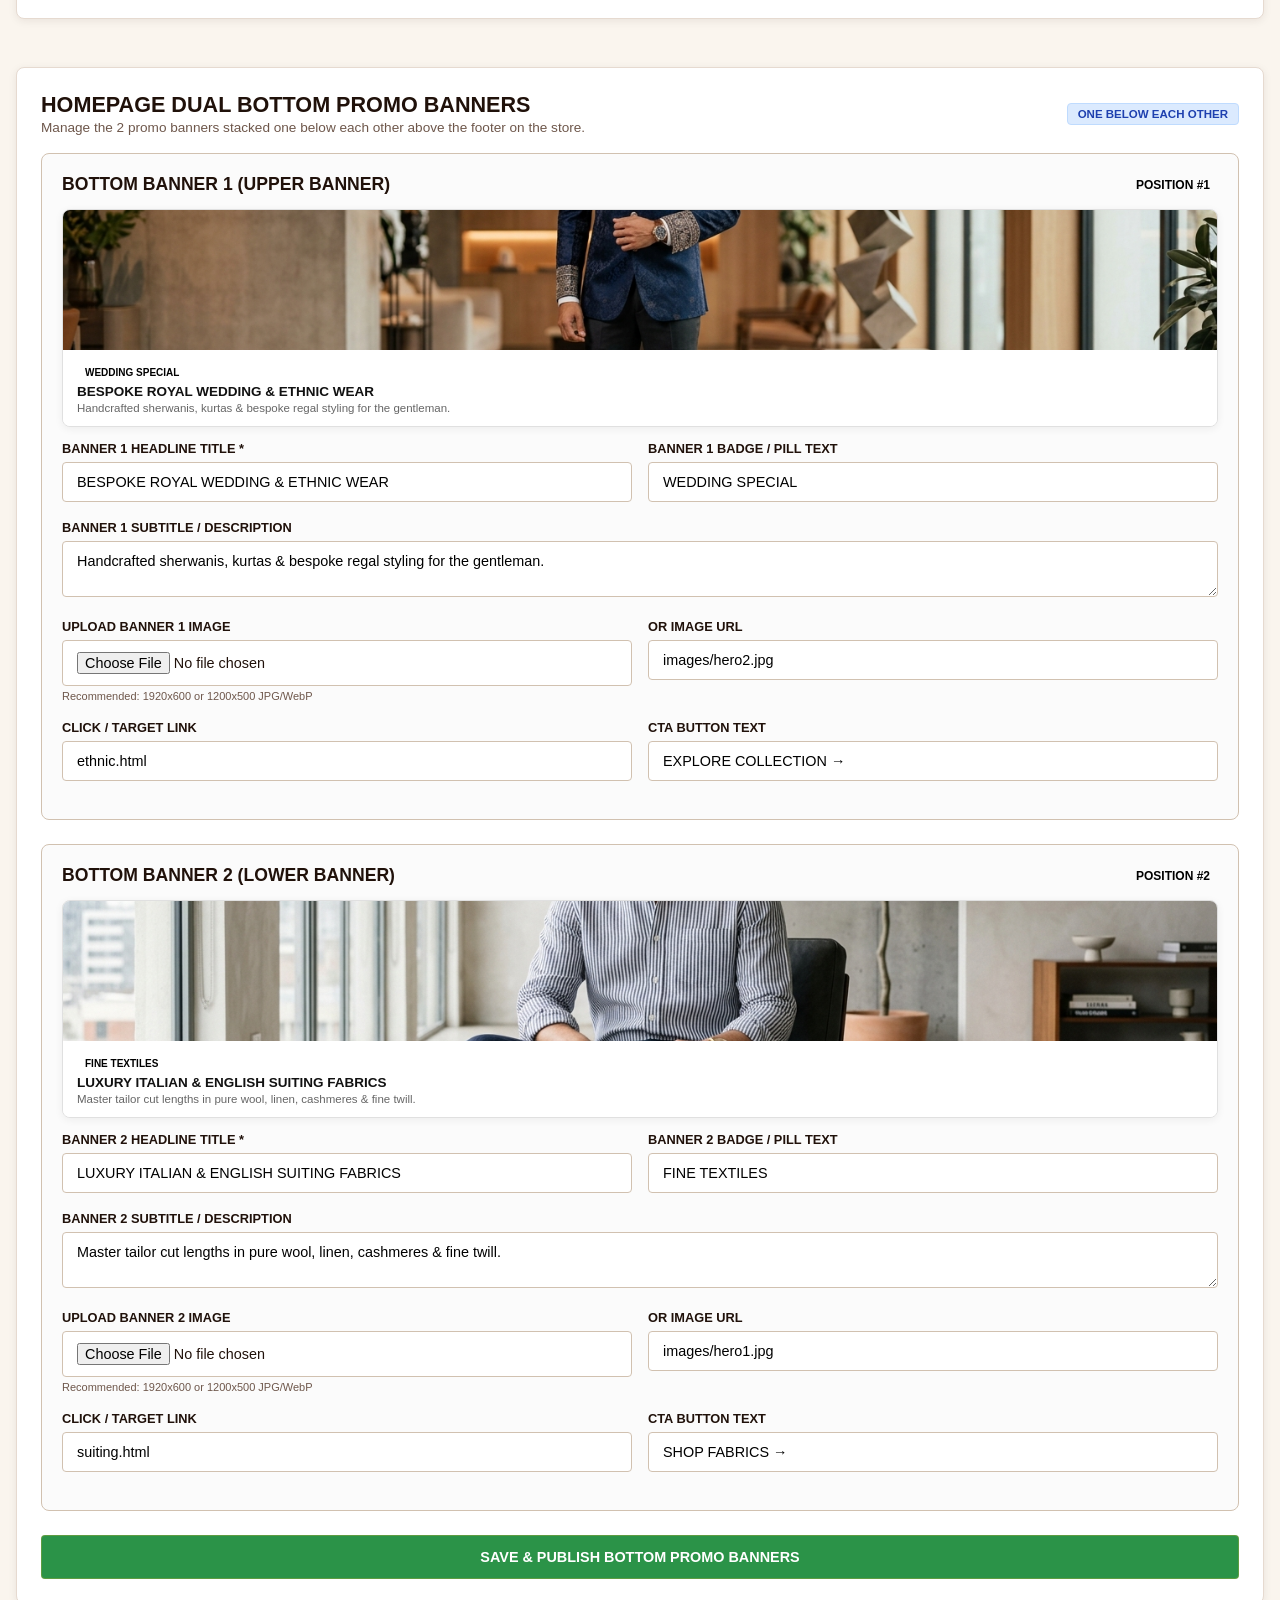
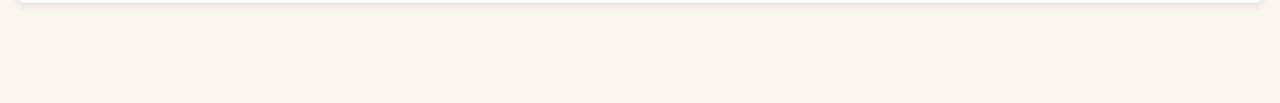
==== commit f9946edf: "feat: update bottom banner previews in admin to match below-image layout" ====
--- a/add-banner.html
+++ b/add-banner.html
@@ -179,11 +179,15 @@
             <span style="font-size: 0.75rem; background: var(--gold-accent); color: #000; padding: 2px 8px; border-radius: 4px; font-weight: 700;">POSITION #1</span>
           </div>
 
-          <!-- Preview 1 -->
-          <div style="height: 140px; border-radius: 6px; overflow: hidden; background: #111; margin-bottom: 14px; position: relative; border: 1px solid #ddd;">
-            <img id="adminBottomBannerPreview1" src="images/hero2.jpg" alt="Preview 1" style="width: 100%; height: 100%; object-fit: cover;">
-            <div style="position: absolute; bottom: 8px; left: 12px; background: rgba(0,0,0,0.6); padding: 4px 10px; border-radius: 4px; color: #fff; font-size: 12px; font-weight: 600;" id="adminBottomBannerOverlayTitle1">
-              WEDDING SPECIAL: BESPOKE ROYAL WEDDING &amp; ETHNIC WEAR
+          <!-- Preview 1 (Caption Below Image) -->
+          <div style="border-radius: 8px; overflow: hidden; background: #fff; margin-bottom: 14px; border: 1px solid #e0e0e0; box-shadow: 0 2px 8px rgba(0,0,0,0.06);">
+            <div style="height: 140px; background: #111; overflow: hidden;">
+              <img id="adminBottomBannerPreview1" src="images/hero2.jpg" alt="Preview 1" style="width: 100%; height: 100%; object-fit: cover;">
+            </div>
+            <div style="padding: 12px 14px; background: #fff;">
+              <span style="display: inline-block; background: var(--gold-accent); color: #000; font-size: 10px; font-weight: 800; padding: 2px 8px; border-radius: 12px; margin-bottom: 4px;" id="adminBottomBannerBadgePreview1">WEDDING SPECIAL</span>
+              <div style="font-family: var(--font-heading); font-size: 13.5px; font-weight: 800; color: #111; margin-bottom: 3px;" id="adminBottomBannerTitlePreview1">BESPOKE ROYAL WEDDING &amp; ETHNIC WEAR</div>
+              <div style="font-size: 11.5px; color: #666;" id="adminBottomBannerSubPreview1">Handcrafted sherwanis, kurtas &amp; bespoke regal styling for the gentleman.</div>
             </div>
           </div>
 
@@ -234,11 +238,15 @@
             <span style="font-size: 0.75rem; background: var(--gold-accent); color: #000; padding: 2px 8px; border-radius: 4px; font-weight: 700;">POSITION #2</span>
           </div>
 
-          <!-- Preview 2 -->
-          <div style="height: 140px; border-radius: 6px; overflow: hidden; background: #111; margin-bottom: 14px; position: relative; border: 1px solid #ddd;">
-            <img id="adminBottomBannerPreview2" src="images/hero1.jpg" alt="Preview 2" style="width: 100%; height: 100%; object-fit: cover;">
-            <div style="position: absolute; bottom: 8px; left: 12px; background: rgba(0,0,0,0.6); padding: 4px 10px; border-radius: 4px; color: #fff; font-size: 12px; font-weight: 600;" id="adminBottomBannerOverlayTitle2">
-              FINE TEXTILES: LUXURY ITALIAN &amp; ENGLISH SUITING FABRICS
+          <!-- Preview 2 (Caption Below Image) -->
+          <div style="border-radius: 8px; overflow: hidden; background: #fff; margin-bottom: 14px; border: 1px solid #e0e0e0; box-shadow: 0 2px 8px rgba(0,0,0,0.06);">
+            <div style="height: 140px; background: #111; overflow: hidden;">
+              <img id="adminBottomBannerPreview2" src="images/hero1.jpg" alt="Preview 2" style="width: 100%; height: 100%; object-fit: cover;">
+            </div>
+            <div style="padding: 12px 14px; background: #fff;">
+              <span style="display: inline-block; background: var(--gold-accent); color: #000; font-size: 10px; font-weight: 800; padding: 2px 8px; border-radius: 12px; margin-bottom: 4px;" id="adminBottomBannerBadgePreview2">FINE TEXTILES</span>
+              <div style="font-family: var(--font-heading); font-size: 13.5px; font-weight: 800; color: #111; margin-bottom: 3px;" id="adminBottomBannerTitlePreview2">LUXURY ITALIAN &amp; ENGLISH SUITING FABRICS</div>
+              <div style="font-size: 11.5px; color: #666;" id="adminBottomBannerSubPreview2">Master tailor cut lengths in pure wool, linen, cashmeres &amp; fine twill.</div>
             </div>
           </div>
 
@@ -934,14 +942,24 @@
     function updateBottomBanner1PreviewTitle() {
       const b = document.getElementById('bottomBanner1Badge').value.trim();
       const t = document.getElementById('bottomBanner1Title').value.trim();
-      const el = document.getElementById('adminBottomBannerOverlayTitle1');
-      if (el) el.textContent = (b ? b + ': ' : '') + (t || 'Banner 1 Headline');
+      const s = document.getElementById('bottomBanner1Sub').value.trim();
+      const bEl = document.getElementById('adminBottomBannerBadgePreview1');
+      const tEl = document.getElementById('adminBottomBannerTitlePreview1');
+      const sEl = document.getElementById('adminBottomBannerSubPreview1');
+      if (bEl) bEl.textContent = b || 'BADGE';
+      if (tEl) tEl.textContent = t || 'Banner 1 Headline';
+      if (sEl) sEl.textContent = s || '';
     }
     function updateBottomBanner2PreviewTitle() {
       const b = document.getElementById('bottomBanner2Badge').value.trim();
       const t = document.getElementById('bottomBanner2Title').value.trim();
-      const el = document.getElementById('adminBottomBannerOverlayTitle2');
-      if (el) el.textContent = (b ? b + ': ' : '') + (t || 'Banner 2 Headline');
+      const s = document.getElementById('bottomBanner2Sub').value.trim();
+      const bEl = document.getElementById('adminBottomBannerBadgePreview2');
+      const tEl = document.getElementById('adminBottomBannerTitlePreview2');
+      const sEl = document.getElementById('adminBottomBannerSubPreview2');
+      if (bEl) bEl.textContent = b || 'BADGE';
+      if (tEl) tEl.textContent = t || 'Banner 2 Headline';
+      if (sEl) sEl.textContent = s || '';
     }
 
     function previewBottomBannerUrl(url, idx) {
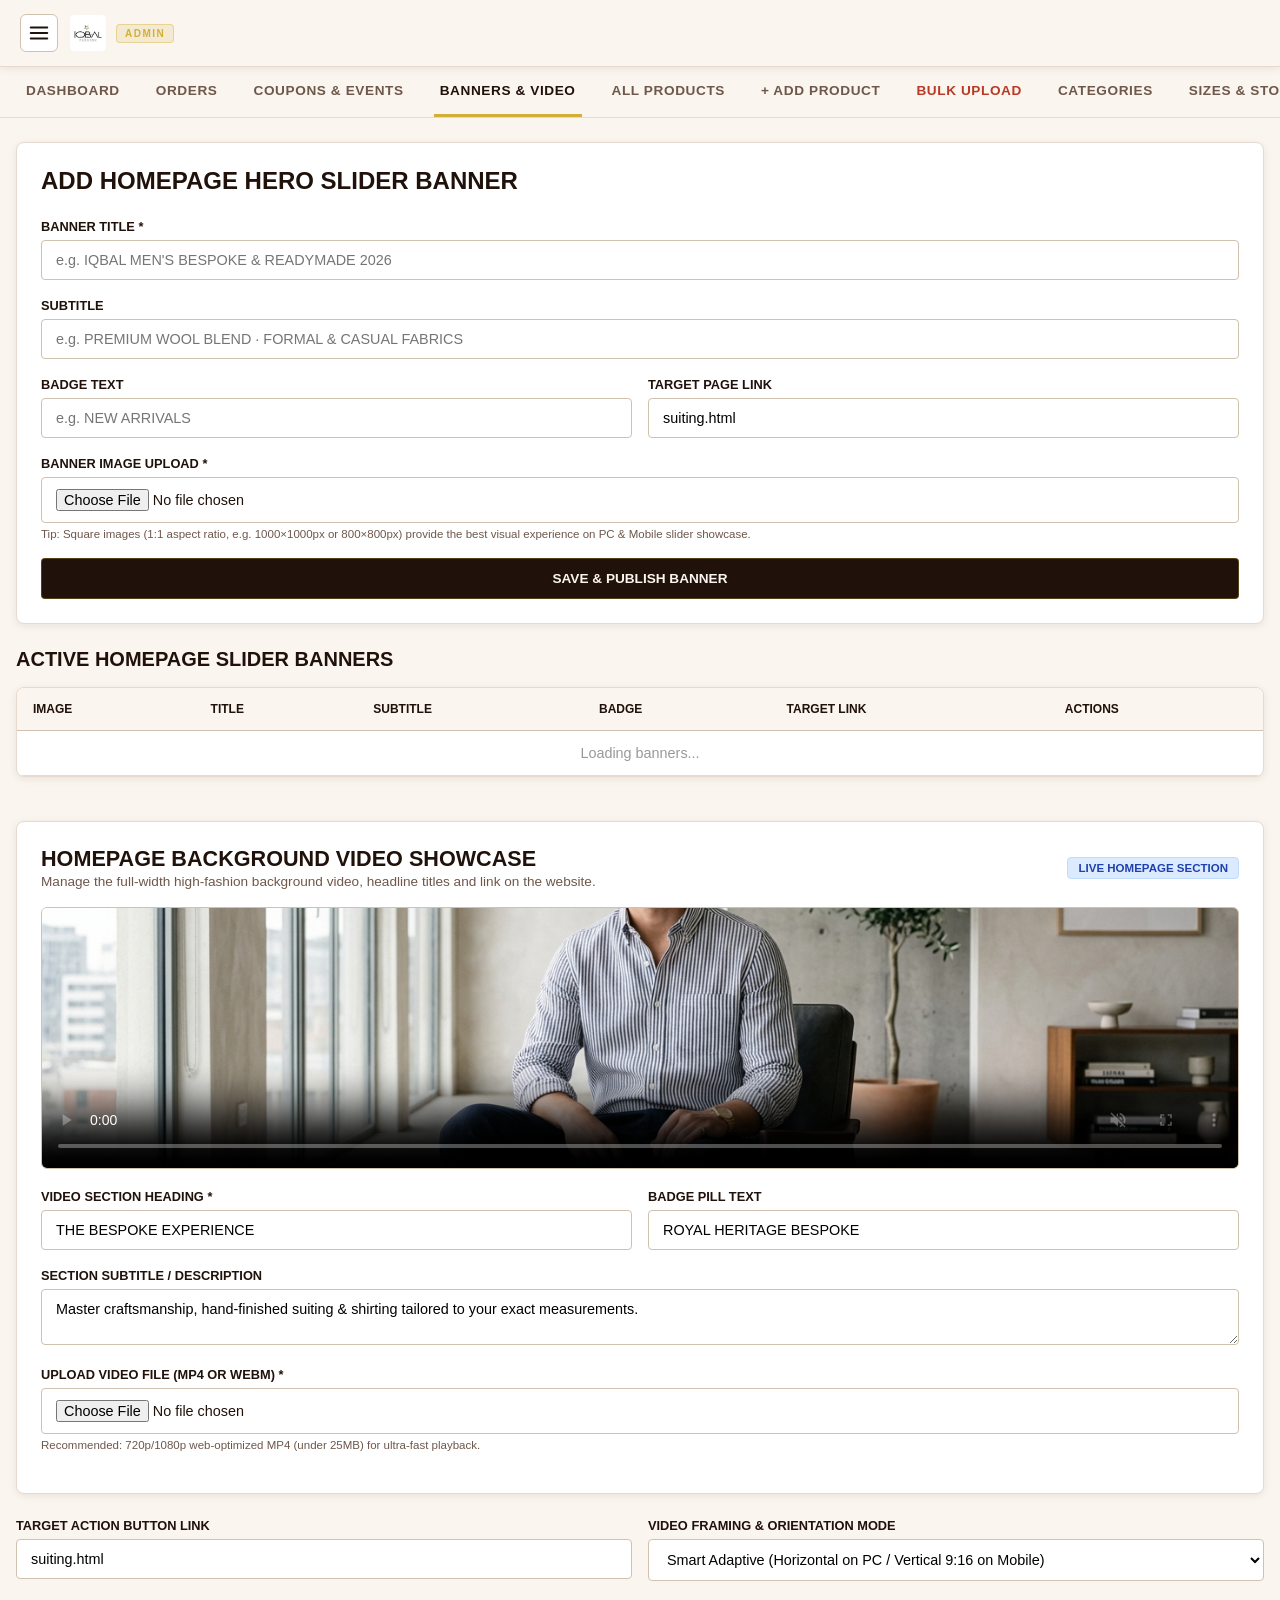
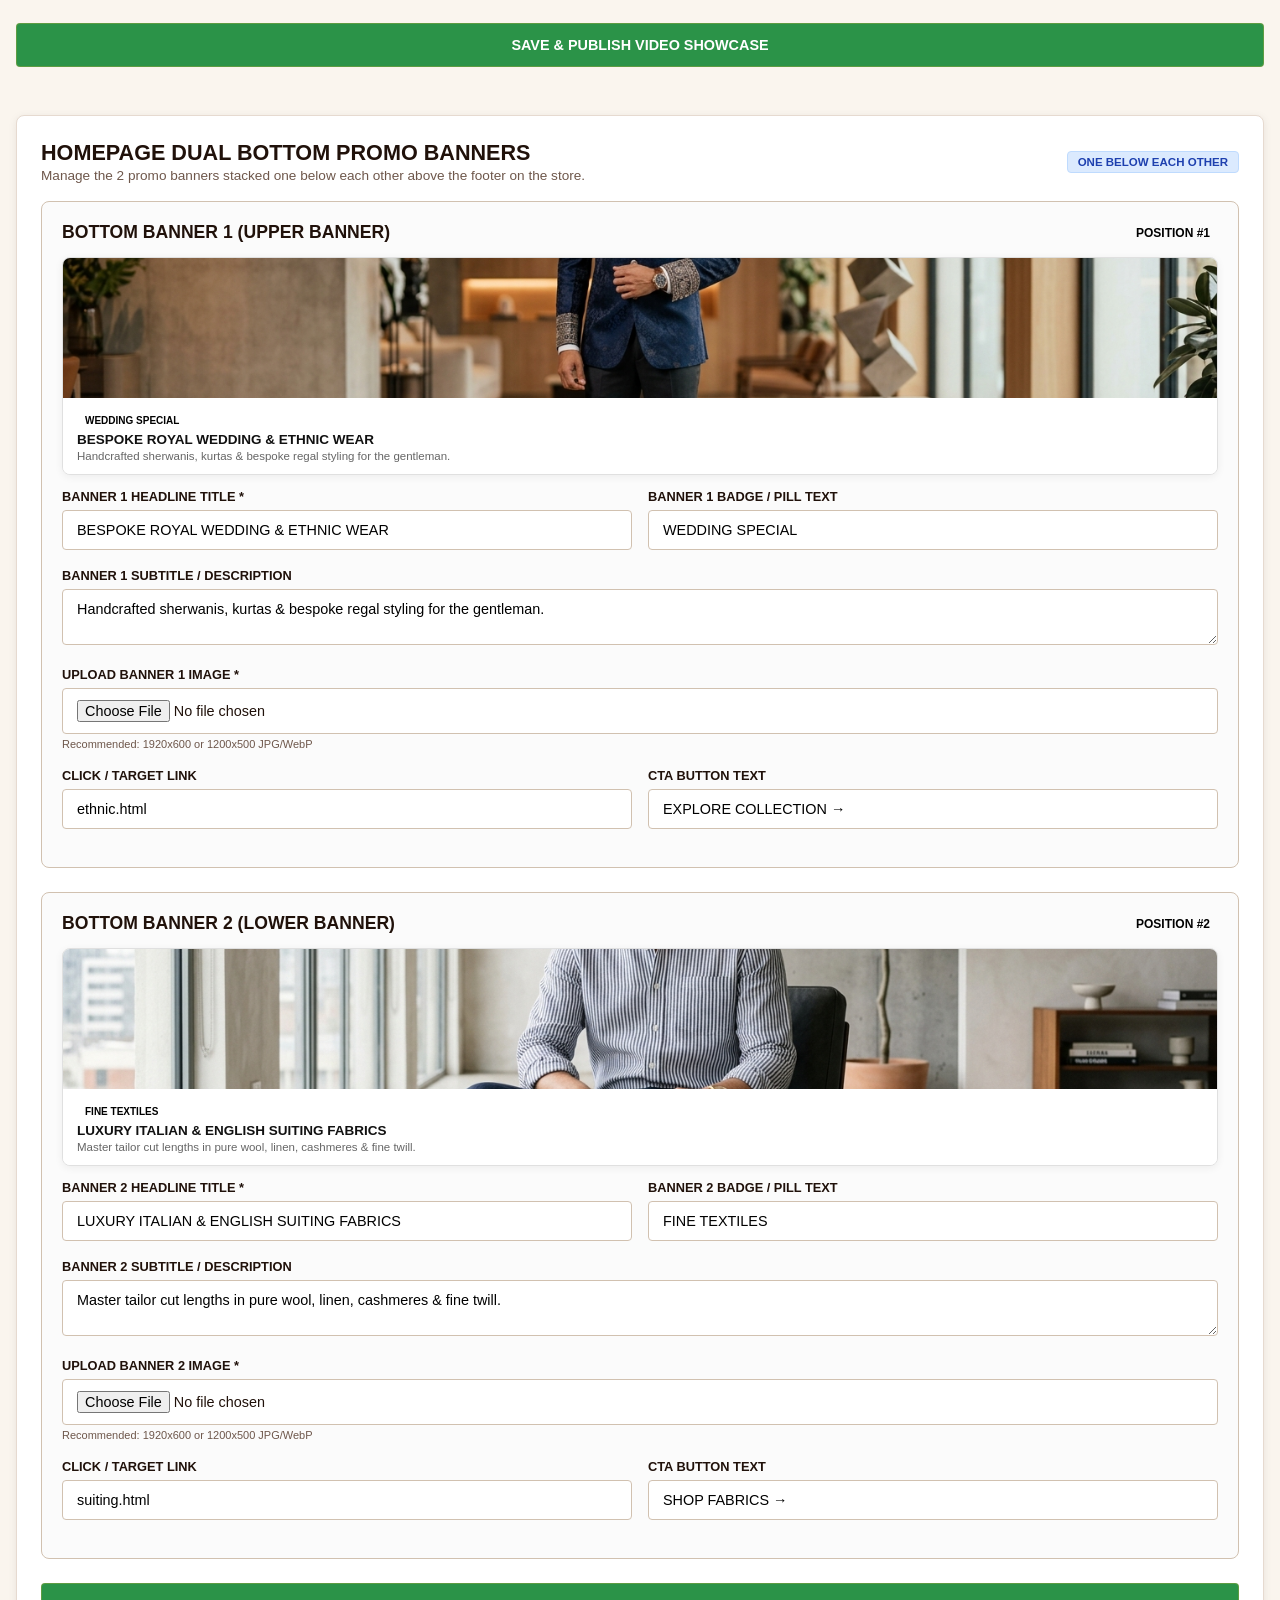
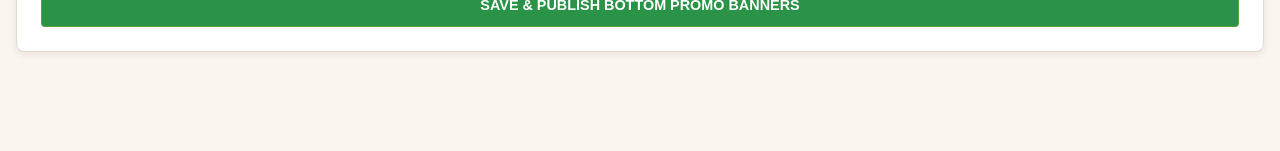
==== commit 21af0149: "fix(admin): remove URL pasting inputs, enforce pure image file uploads with compulsory heading and i" ====
--- a/add-banner.html
+++ b/add-banner.html
@@ -124,17 +124,12 @@
           <textarea id="videoSubInput" class="form-control" rows="2" placeholder="e.g. Master craftsmanship, hand-finished suiting & shirting tailored to your exact measurements.">Master craftsmanship, hand-finished suiting &amp; shirting tailored to your exact measurements.</textarea>
         </div>
 
-        <div class="admin-grid-2">
-          <div class="form-group">
-            <label>Upload Video File (MP4 or WebM)</label>
+        <div class="form-group">
+            <label>Upload Video File (MP4 or WebM) *</label>
             <input type="file" id="videoFileInput" class="form-control" accept="video/mp4,video/webm" onchange="handleAdminVideoFileSelect(this)">
             <small style="display: block; margin-top: 5px; color: var(--text-muted); font-size: 11.5px;">Recommended: 720p/1080p web-optimized MP4 (under 25MB) for ultra-fast playback.</small>
           </div>
-          <div class="form-group">
-            <label>Or Direct Video URL (CDN / Cloudinary / Supabase)</label>
-            <input type="url" id="videoUrlInput" class="form-control" placeholder="https://..." value="https://assets.mixkit.co/videos/preview/mixkit-tailor-working-on-a-suit-jacket-41394-large.mp4" onchange="handleAdminVideoUrlChange(this.value)">
-            <small style="display: block; margin-top: 5px; color: var(--text-muted); font-size: 11.5px;">Direct URL or Supabase storage link. Updates live video player immediately.</small>
-          </div>
+          <input type="hidden" id="videoUrlInput" value="https://yimbuvqtlbqdfggthaqt.supabase.co/storage/v1/object/public/banner-images/videos/1791709271196_hd1krx_1000239021_mp4.mp4">
         </div>
 
         <div class="admin-grid-2">
@@ -207,17 +202,12 @@
             <textarea id="bottomBanner1Sub" class="form-control" rows="2" placeholder="e.g. Handcrafted sherwanis, kurtas & bespoke regal styling for the gentleman.">Handcrafted sherwanis, kurtas &amp; bespoke regal styling for the gentleman.</textarea>
           </div>
 
-          <div class="admin-grid-2">
-            <div class="form-group">
-              <label>Upload Banner 1 Image</label>
+          <div class="form-group">
+              <label>Upload Banner 1 Image *</label>
               <input type="file" id="bottomBanner1File" class="form-control" accept="image/*" onchange="previewBottomBannerFile(this, 1)">
               <small style="color: var(--text-muted); font-size: 11px; display: block; margin-top: 4px;">Recommended: 1920x600 or 1200x500 JPG/WebP</small>
-            </div>
-            <div class="form-group">
-              <label>Or Image URL</label>
-              <input type="url" id="bottomBanner1Url" class="form-control" placeholder="https://..." value="images/hero2.jpg" oninput="previewBottomBannerUrl(this.value, 1)">
-            </div>
-          </div>
+              <input type="hidden" id="bottomBanner1CurrentUrl" value="images/hero2.jpg">
+            </div>
 
           <div class="admin-grid-2">
             <div class="form-group">
@@ -266,17 +256,12 @@
             <textarea id="bottomBanner2Sub" class="form-control" rows="2" placeholder="e.g. Master tailor cut lengths in pure wool, linen, cashmeres & fine twill.">Master tailor cut lengths in pure wool, linen, cashmeres &amp; fine twill.</textarea>
           </div>
 
-          <div class="admin-grid-2">
-            <div class="form-group">
-              <label>Upload Banner 2 Image</label>
+          <div class="form-group">
+              <label>Upload Banner 2 Image *</label>
               <input type="file" id="bottomBanner2File" class="form-control" accept="image/*" onchange="previewBottomBannerFile(this, 2)">
               <small style="color: var(--text-muted); font-size: 11px; display: block; margin-top: 4px;">Recommended: 1920x600 or 1200x500 JPG/WebP</small>
-            </div>
-            <div class="form-group">
-              <label>Or Image URL</label>
-              <input type="url" id="bottomBanner2Url" class="form-control" placeholder="https://..." value="images/hero1.jpg" oninput="previewBottomBannerUrl(this.value, 2)">
-            </div>
-          </div>
+              <input type="hidden" id="bottomBanner2CurrentUrl" value="images/hero1.jpg">
+            </div>
 
           <div class="admin-grid-2">
             <div class="form-group">
@@ -450,7 +435,7 @@
           <label>Replace Image (Choose file to upload new image)</label>
           <input type="file" id="editBanImgFile" class="form-control" accept="image/*" onchange="handleEditBannerPreview(this)">
           <small style="display: block; margin-top: 5px; color: var(--text-muted); font-size: 11.5px; font-weight: 500;">Tip: Square images (1:1 aspect ratio, e.g. 1000×1000px or 800×800px) recommended.</small>
-          <input type="text" id="editBanImgUrl" class="form-control" style="margin-top: 8px;" placeholder="Or paste image URL directly">
+          <input type="hidden" id="editBanImgUrl">
         </div>
 
         <div style="display: grid; grid-template-columns: 1fr 1fr; gap: 16px; margin-bottom: 20px;">
@@ -1000,7 +985,7 @@
             if (b1.subtitle) document.getElementById('bottomBanner1Sub').value = b1.subtitle;
             if (b1.link_url) document.getElementById('bottomBanner1Link').value = b1.link_url;
             if (b1.image_url) {
-              document.getElementById('bottomBanner1Url').value = b1.image_url;
+              const cur1 = document.getElementById('bottomBanner1CurrentUrl'); if (cur1) cur1.value = b1.image_url;
               activeBottomBannerUrl1 = b1.image_url;
               const preview = document.getElementById('adminBottomBannerPreview1');
               if (preview) preview.src = b1.image_url;
@@ -1014,7 +999,7 @@
             if (b2.subtitle) document.getElementById('bottomBanner2Sub').value = b2.subtitle;
             if (b2.link_url) document.getElementById('bottomBanner2Link').value = b2.link_url;
             if (b2.image_url) {
-              document.getElementById('bottomBanner2Url').value = b2.image_url;
+              const cur2 = document.getElementById('bottomBanner2CurrentUrl'); if (cur2) cur2.value = b2.image_url;
               activeBottomBannerUrl2 = b2.image_url;
               const preview = document.getElementById('adminBottomBannerPreview2');
               if (preview) preview.src = b2.image_url;
@@ -1042,7 +1027,7 @@
         const badge1 = document.getElementById('bottomBanner1Badge').value.trim();
         const sub1 = document.getElementById('bottomBanner1Sub').value.trim();
         const link1 = document.getElementById('bottomBanner1Link').value.trim() || 'ethnic.html';
-        let img1 = document.getElementById('bottomBanner1Url').value.trim() || activeBottomBannerUrl1;
+        let img1 = (document.getElementById('bottomBanner1CurrentUrl') ? document.getElementById('bottomBanner1CurrentUrl').value.trim() : '') || activeBottomBannerUrl1;
 
         // Check if file selected for Banner 1
         const fileInput1 = document.getElementById('bottomBanner1File');
@@ -1052,8 +1037,14 @@
           if (up1) {
             img1 = up1;
             activeBottomBannerUrl1 = up1;
-            document.getElementById('bottomBanner1Url').value = up1;
-          }
+            const cur1 = document.getElementById('bottomBanner1CurrentUrl'); if (cur1) cur1.value = up1;
+          } else {
+            throw new Error('Banner 1 image upload failed. Please check storage bucket or try another image.');
+          }
+        }
+
+        if (!img1) {
+          throw new Error('Please select an image file to upload for Banner 1.');
         }
 
         // Banner 2 data
@@ -1061,7 +1052,7 @@
         const badge2 = document.getElementById('bottomBanner2Badge').value.trim();
         const sub2 = document.getElementById('bottomBanner2Sub').value.trim();
         const link2 = document.getElementById('bottomBanner2Link').value.trim() || 'suiting.html';
-        let img2 = document.getElementById('bottomBanner2Url').value.trim() || activeBottomBannerUrl2;
+        let img2 = (document.getElementById('bottomBanner2CurrentUrl') ? document.getElementById('bottomBanner2CurrentUrl').value.trim() : '') || activeBottomBannerUrl2;
 
         // Check if file selected for Banner 2
         const fileInput2 = document.getElementById('bottomBanner2File');
@@ -1071,8 +1062,14 @@
           if (up2) {
             img2 = up2;
             activeBottomBannerUrl2 = up2;
-            document.getElementById('bottomBanner2Url').value = up2;
-          }
+            const cur2 = document.getElementById('bottomBanner2CurrentUrl'); if (cur2) cur2.value = up2;
+          } else {
+            throw new Error('Banner 2 image upload failed. Please check storage bucket or try another image.');
+          }
+        }
+
+        if (!img2) {
+          throw new Error('Please select an image file to upload for Banner 2.');
         }
 
         saveBtn.textContent = 'SAVING TO DATABASE...';
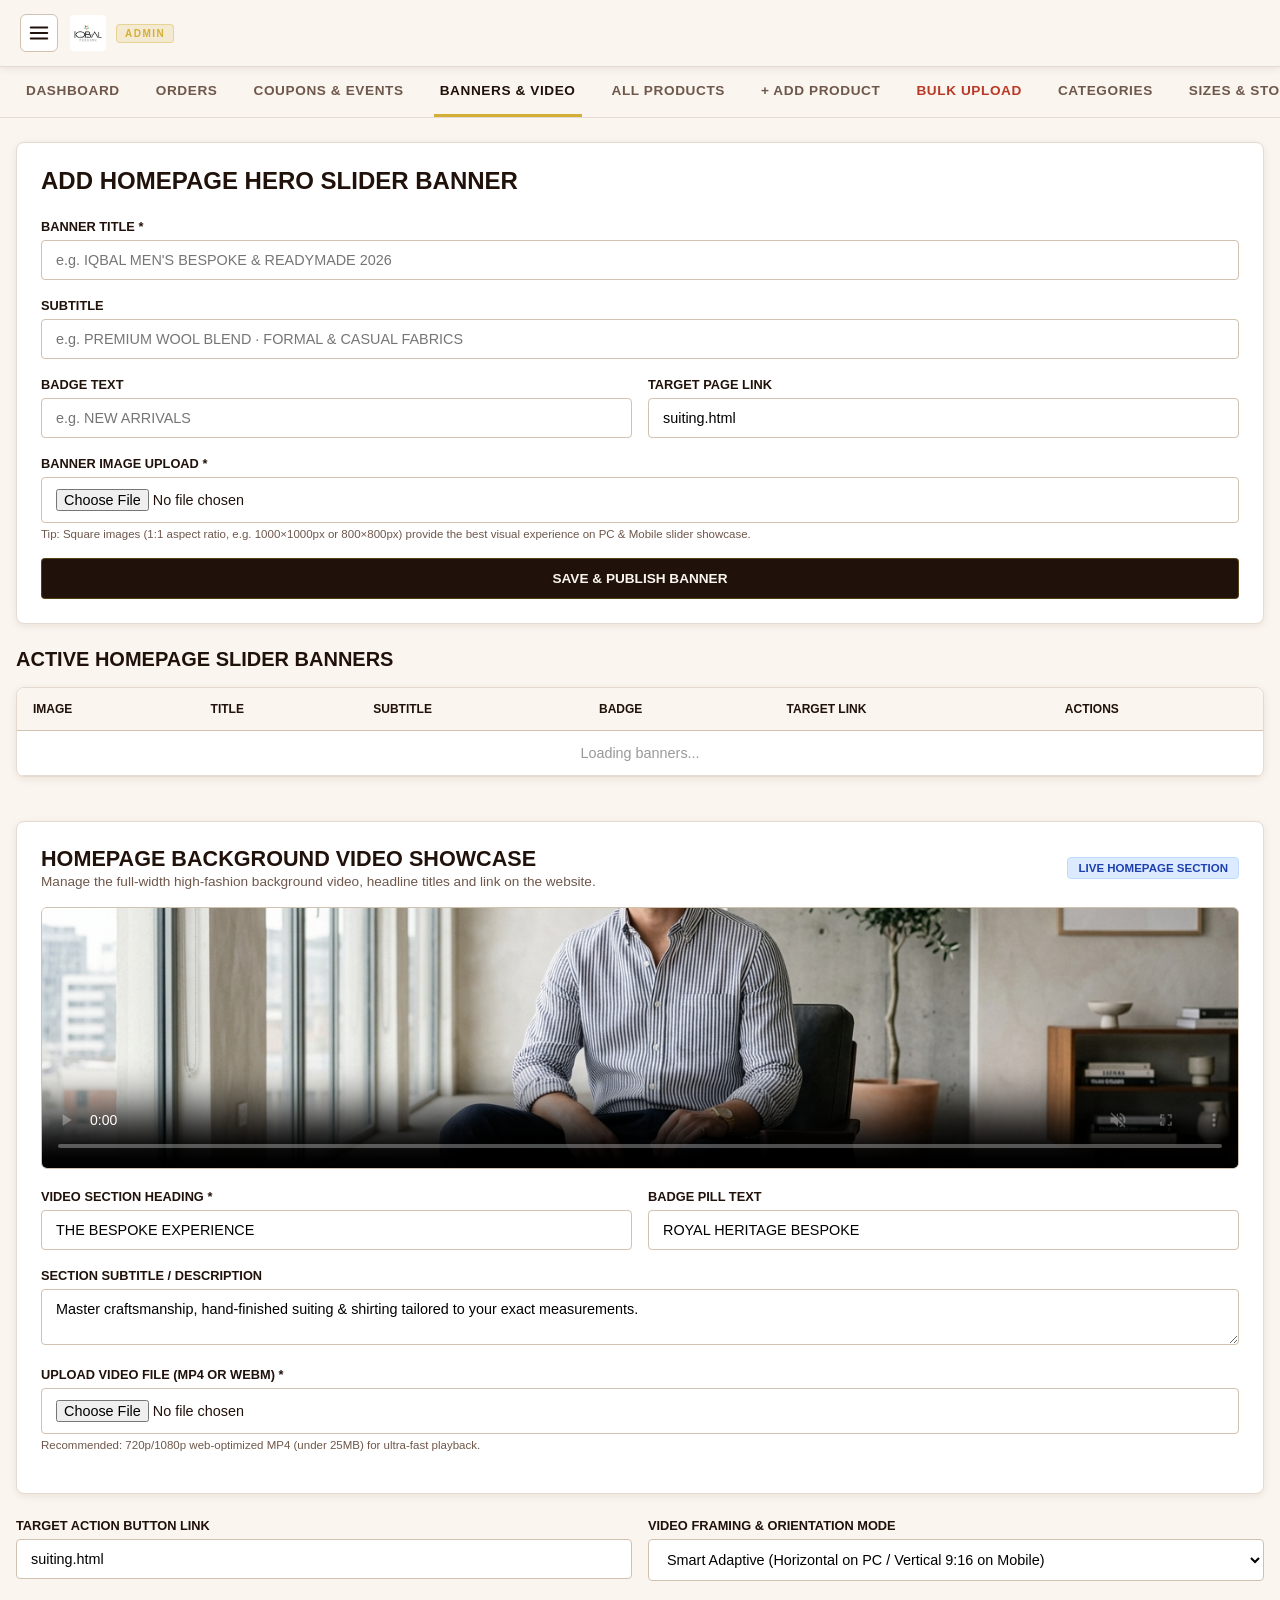
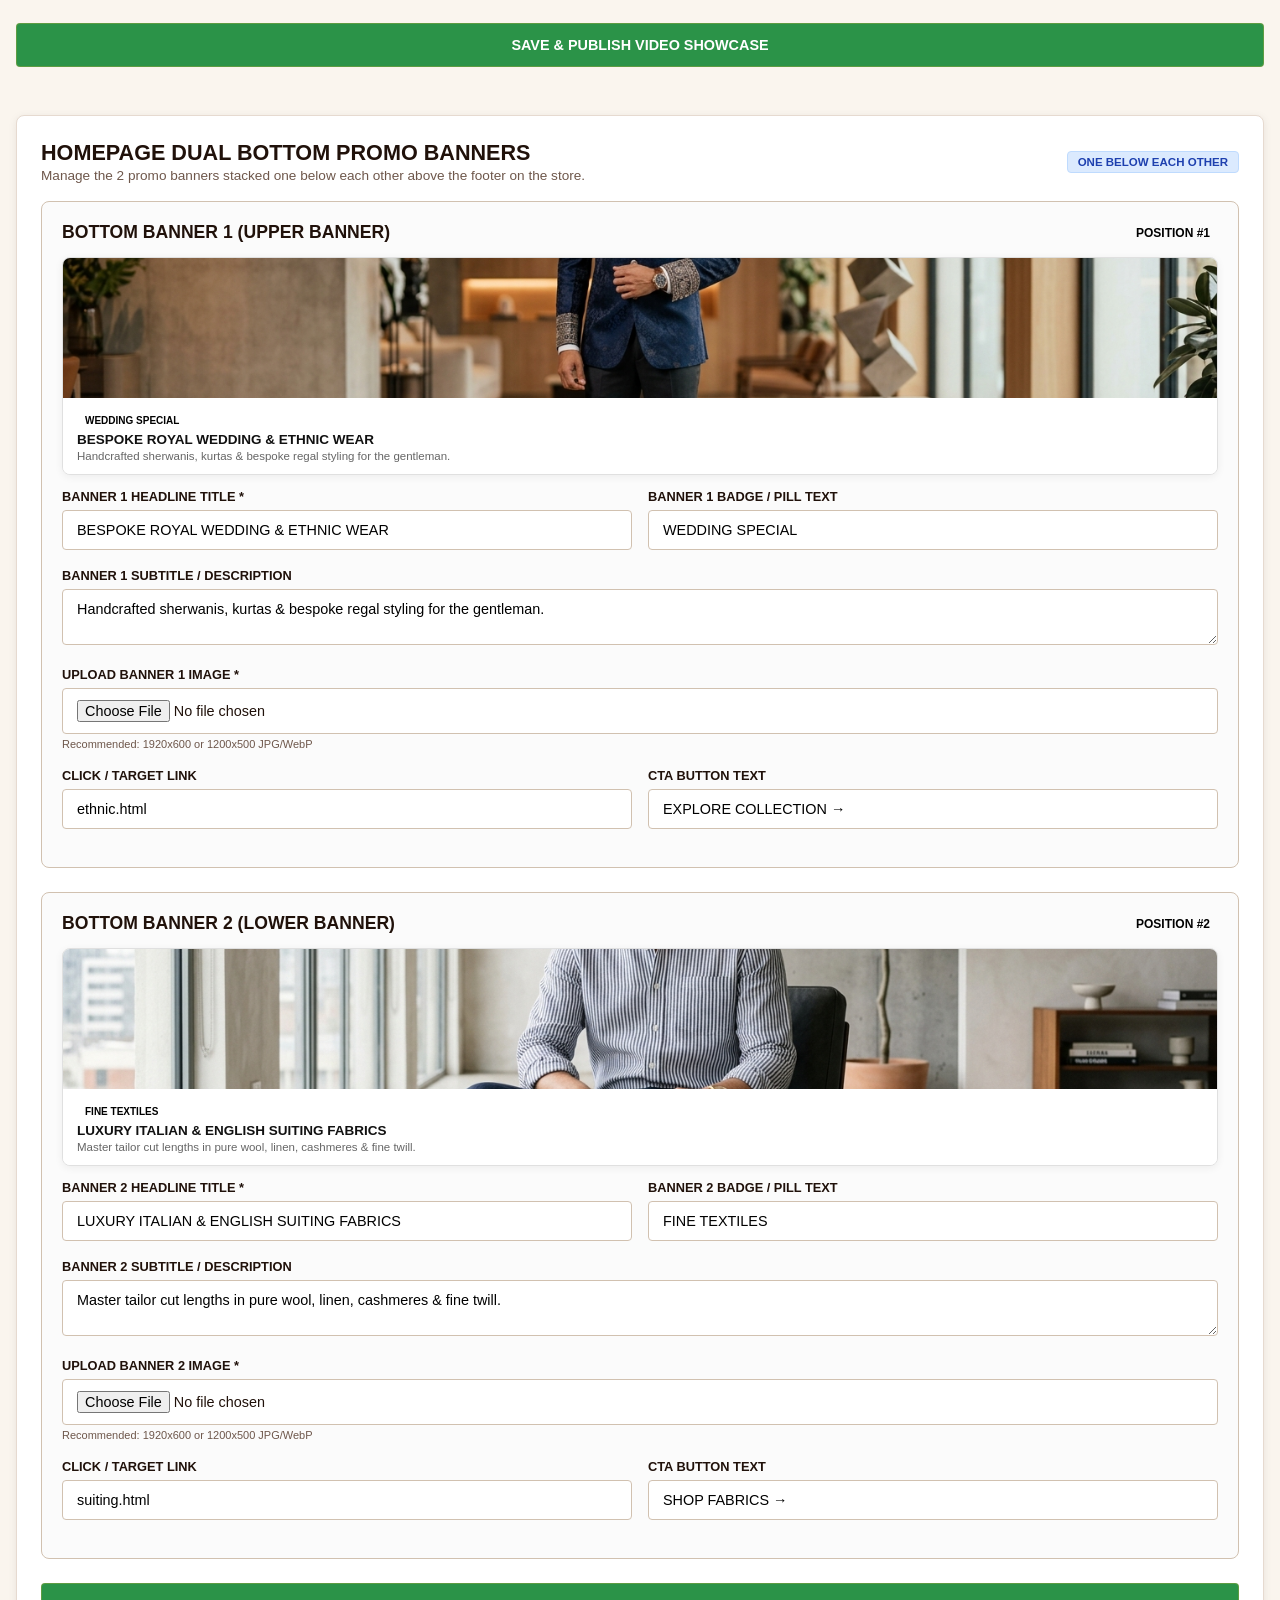
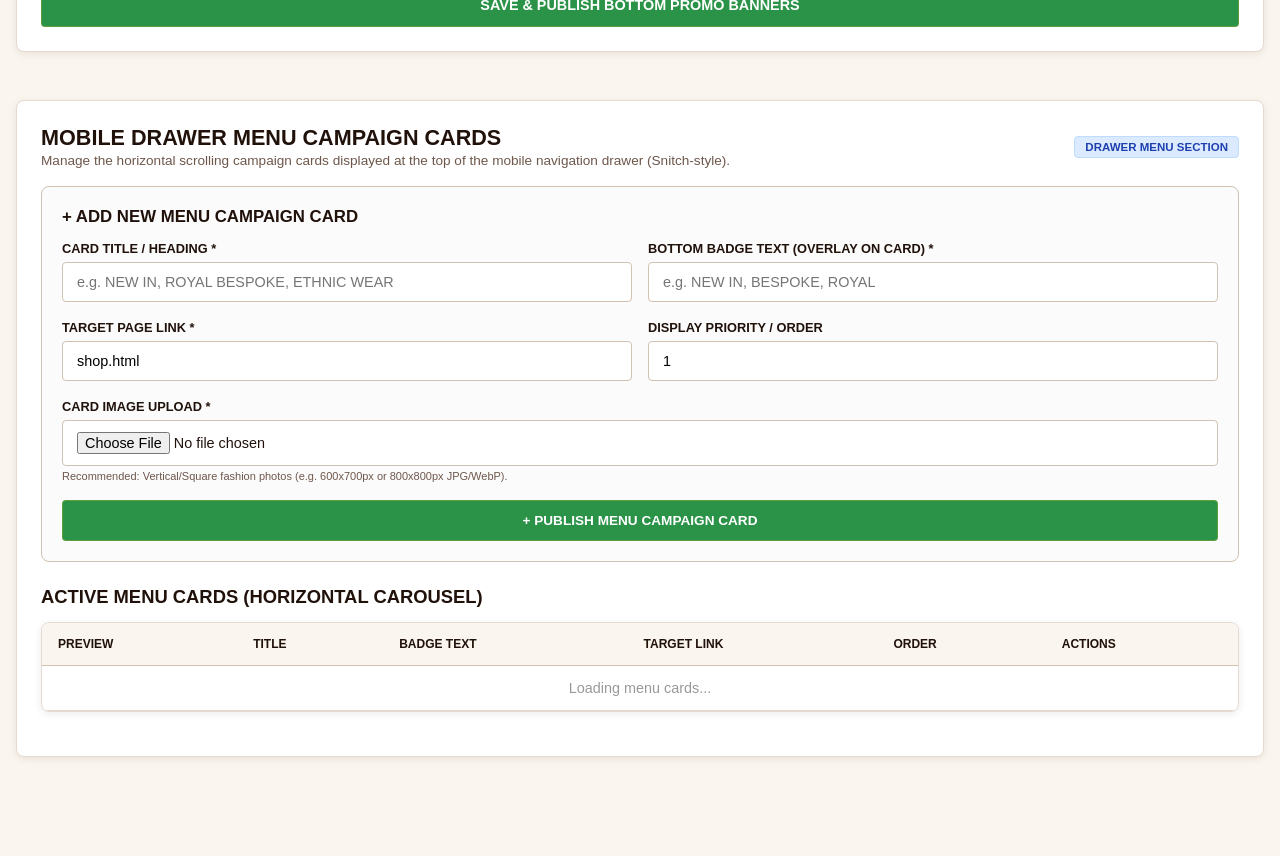
==== commit 06f84557: "Add mobile drawer menu promotional campaign cards management and Snitch hierarchy migration" ====
--- a/add-banner.html
+++ b/add-banner.html
@@ -281,6 +281,77 @@
       </form>
     </div>
 
+
+    <!-- MOBILE DRAWER MENU PROMOTIONAL CAMPAIGN CARDS CARD -->
+    <div class="admin-card-pad" style="background: #ffffff; border-radius: var(--radius-md); border: 1px solid var(--border-light); box-shadow: var(--shadow-sm); min-width: 0; width: 100%; margin-top: 24px;">
+      <div style="display: flex; justify-content: space-between; align-items: center; margin-bottom: 18px; flex-wrap: wrap; gap: 10px;">
+        <div>
+          <h2 style="font-family: var(--font-heading); font-size: 1.35rem; font-weight: 800; color: var(--dark-brown);">MOBILE DRAWER MENU CAMPAIGN CARDS</h2>
+          <p style="font-size: 0.85rem; color: var(--text-muted); margin-top: 2px;">Manage the horizontal scrolling campaign cards displayed at the top of the mobile navigation drawer (Snitch-style).</p>
+        </div>
+        <span class="status-badge badge-placed" style="font-size: 0.72rem;">DRAWER MENU SECTION</span>
+      </div>
+
+      <!-- ADD NEW MENU CAMPAIGN CARD FORM -->
+      <form id="addMenuBannerForm" style="background: #fbfbfb; border: 1px solid var(--border-medium); border-radius: 8px; padding: 20px; margin-bottom: 24px;">
+        <h4 style="font-family: var(--font-heading); font-size: 1.05rem; font-weight: 800; color: var(--dark-brown); margin-top: 0; margin-bottom: 14px;">+ ADD NEW MENU CAMPAIGN CARD</h4>
+        <div class="admin-grid-2">
+          <div class="form-group">
+            <label>Card Title / Heading *</label>
+            <input type="text" id="menuBanTitle" class="form-control" required placeholder="e.g. NEW IN, ROYAL BESPOKE, ETHNIC WEAR">
+          </div>
+          <div class="form-group">
+            <label>Bottom Badge Text (Overlay on Card) *</label>
+            <input type="text" id="menuBanBadge" class="form-control" required placeholder="e.g. NEW IN, BESPOKE, ROYAL">
+          </div>
+        </div>
+
+        <div class="admin-grid-2">
+          <div class="form-group">
+            <label>Target Page Link *</label>
+            <input type="text" id="menuBanLink" class="form-control" required placeholder="e.g. shop.html?tag=new, suiting.html, ethnic.html" value="shop.html">
+          </div>
+          <div class="form-group">
+            <label>Display Priority / Order</label>
+            <input type="number" id="menuBanOrder" class="form-control" value="1">
+          </div>
+        </div>
+
+        <div class="form-group">
+          <label>Card Image Upload *</label>
+          <input type="file" id="menuBanFile" class="form-control" accept="image/*" required onchange="handleMenuBannerPreview(this)">
+          <small style="color: var(--text-muted); font-size: 11px; display: block; margin-top: 4px;">Recommended: Vertical/Square fashion photos (e.g. 600x700px or 800x800px JPG/WebP).</small>
+          <div id="menuBanPreviewWrap" style="display:none; margin-top: 10px;">
+            <img id="menuBanPreviewImg" src="" alt="Preview" style="width: 100px; height: 110px; object-fit: cover; border-radius: 4px; border: 1px solid #ccc;">
+          </div>
+        </div>
+
+        <button type="submit" id="saveMenuBannerBtn" class="btn-admin btn-admin-success" style="width: 100%; padding: 12px; font-weight: 800;">
+          + PUBLISH MENU CAMPAIGN CARD
+        </button>
+      </form>
+
+      <!-- ACTIVE MENU CAMPAIGN CARDS LIST -->
+      <h3 style="font-family: var(--font-heading); font-size: 1.15rem; font-weight: 800; margin-bottom: 14px;">ACTIVE MENU CARDS (HORIZONTAL CAROUSEL)</h3>
+      <div class="admin-table-wrapper">
+        <table class="admin-table">
+          <thead>
+            <tr>
+              <th>Preview</th>
+              <th>Title</th>
+              <th>Badge Text</th>
+              <th>Target Link</th>
+              <th>Order</th>
+              <th>Actions</th>
+            </tr>
+          </thead>
+          <tbody id="menuBannersBody">
+            <tr><td colspan="6" style="text-align: center; color: #999;">Loading menu cards...</td></tr>
+          </tbody>
+        </table>
+      </div>
+    </div>
+
   </main>
 
   <!-- FIXED MOBILE BOTTOM TASKBAR -->
@@ -472,6 +543,7 @@
         const { data: banners, error } = await client
           .from('banners')
           .select('*')
+          .or('section.eq.hero,section.is.null')
           .order('display_order', { ascending: true });
 
         if (error) {
@@ -1177,11 +1249,143 @@
     });
 
 
+
+    let currentMenuBanners = [];
+
+    function handleMenuBannerPreview(input) {
+      if (input.files && input.files[0]) {
+        const reader = new FileReader();
+        reader.onload = function(e) {
+          const wrap = document.getElementById('menuBanPreviewWrap');
+          const img = document.getElementById('menuBanPreviewImg');
+          if (wrap && img) {
+            img.src = e.target.result;
+            wrap.style.display = 'block';
+          }
+        };
+        reader.readAsDataURL(input.files[0]);
+      }
+    }
+
+    async function loadMenuBanners() {
+      const tbody = document.getElementById('menuBannersBody');
+      if (!tbody) return;
+      const client = window.urSbClient || window.adminSupabase || (window.supabase ? window.supabase.createClient(window.UR_CONFIG.SUPABASE_URL, window.UR_CONFIG.SUPABASE_ANON_KEY) : null);
+      if (!client) return;
+
+      try {
+        const { data: mBanners, error } = await client
+          .from('banners')
+          .select('*')
+          .eq('section', 'menu')
+          .order('display_order', { ascending: true });
+
+        if (error) {
+          tbody.innerHTML = '<tr><td colspan="6" style="text-align:center; color:red; padding:16px;">Error loading menu cards: ' + error.message + '</td></tr>';
+          return;
+        }
+
+        currentMenuBanners = mBanners || [];
+        if (currentMenuBanners.length === 0) {
+          tbody.innerHTML = '<tr><td colspan="6" style="text-align:center; color:#999; padding:20px;">No menu campaign cards found. Add your first card above.</td></tr>';
+          return;
+        }
+
+        tbody.innerHTML = currentMenuBanners.map(b => `
+          <tr>
+            <td><img src="${b.image_url || 'images/logo.png?v=3'}" style="width:54px; height:60px; object-fit:cover; border-radius:4px; border:1px solid #ddd;"></td>
+            <td><strong>${b.title}</strong></td>
+            <td><span class="status-badge badge-placed">${b.badge_text || b.title}</span></td>
+            <td><small>${b.link_url || '#'}</small></td>
+            <td>${b.display_order || 0}</td>
+            <td>
+              <button onclick="deleteMenuBanner('${b.id}')" class="btn-admin btn-admin-danger" style="padding:5px 10px; font-size:0.75rem;">DELETE</button>
+            </td>
+          </tr>
+        `).join('');
+      } catch(e) {
+        console.error('loadMenuBanners error:', e);
+      }
+    }
+
+    const addMenuForm = document.getElementById('addMenuBannerForm');
+    if (addMenuForm) {
+      addMenuForm.addEventListener('submit', async function(e) {
+        e.preventDefault();
+        const saveBtn = document.getElementById('saveMenuBannerBtn');
+        saveBtn.disabled = true;
+        saveBtn.textContent = 'UPLOADING IMAGE...';
+
+        try {
+          const title = document.getElementById('menuBanTitle').value.trim();
+          const badge_text = document.getElementById('menuBanBadge').value.trim();
+          const link_url = document.getElementById('menuBanLink').value.trim() || 'shop.html';
+          const display_order = parseInt(document.getElementById('menuBanOrder').value) || 1;
+          const fileInput = document.getElementById('menuBanFile');
+
+          if (!fileInput.files || fileInput.files.length === 0) {
+            throw new Error('Please select an image file to upload.');
+          }
+
+          const uploadedUrl = await window.uploadFileToStorage(fileInput.files[0], 'banner-images', 'banners');
+          if (!uploadedUrl) {
+            throw new Error('Image upload failed. Please verify storage bucket permissions.');
+          }
+
+          saveBtn.textContent = 'SAVING TO DATABASE...';
+          const client = window.urSbClient || window.adminSupabase || (window.supabase ? window.supabase.createClient(window.UR_CONFIG.SUPABASE_URL, window.UR_CONFIG.SUPABASE_ANON_KEY) : null);
+          if (!client) throw new Error('Database client not connected.');
+
+          const { error } = await client.from('banners').insert([{
+            section: 'menu',
+            title,
+            badge_text,
+            link_url,
+            image_url: uploadedUrl,
+            display_order,
+            is_active: true
+          }]);
+
+          if (error) throw error;
+
+          if (window.showToast) window.showToast('Menu Campaign Card published successfully!', 'success');
+          else alert('Menu Campaign Card published successfully!');
+
+          addMenuForm.reset();
+          const wrap = document.getElementById('menuBanPreviewWrap');
+          if (wrap) wrap.style.display = 'none';
+          await loadMenuBanners();
+        } catch(err) {
+          console.error('Add menu banner error:', err);
+          alert('Error: ' + err.message);
+        } finally {
+          saveBtn.disabled = false;
+          saveBtn.textContent = '+ PUBLISH MENU CAMPAIGN CARD';
+        }
+      });
+    }
+
+    async function deleteMenuBanner(id) {
+      if (!confirm('Are you sure you want to delete this menu campaign card?')) return;
+      const client = window.urSbClient || window.adminSupabase || (window.supabase ? window.supabase.createClient(window.UR_CONFIG.SUPABASE_URL, window.UR_CONFIG.SUPABASE_ANON_KEY) : null);
+      if (!client) return;
+      try {
+        const { error } = await client.from('banners').delete().eq('id', id);
+        if (error) alert('Error deleting: ' + error.message);
+        else {
+          await loadMenuBanners();
+        }
+      } catch(err) {
+        alert('Error: ' + err.message);
+      }
+    }
+
     document.addEventListener('DOMContentLoaded', function() {
       loadVideoShowcaseSettings();
       loadBottomBannersSettings();
+      loadMenuBanners();
       loadBanners();
-      document.addEventListener('adminSupabaseReady', () => { loadBanners(); loadVideoShowcaseSettings(); loadBottomBannersSettings(); });
+      document.addEventListener('adminSupabaseReady', () => { loadBanners(); loadVideoShowcaseSettings(); loadBottomBannersSettings(); loadMenuBanners(); });
     });
   </script>
 </body>
